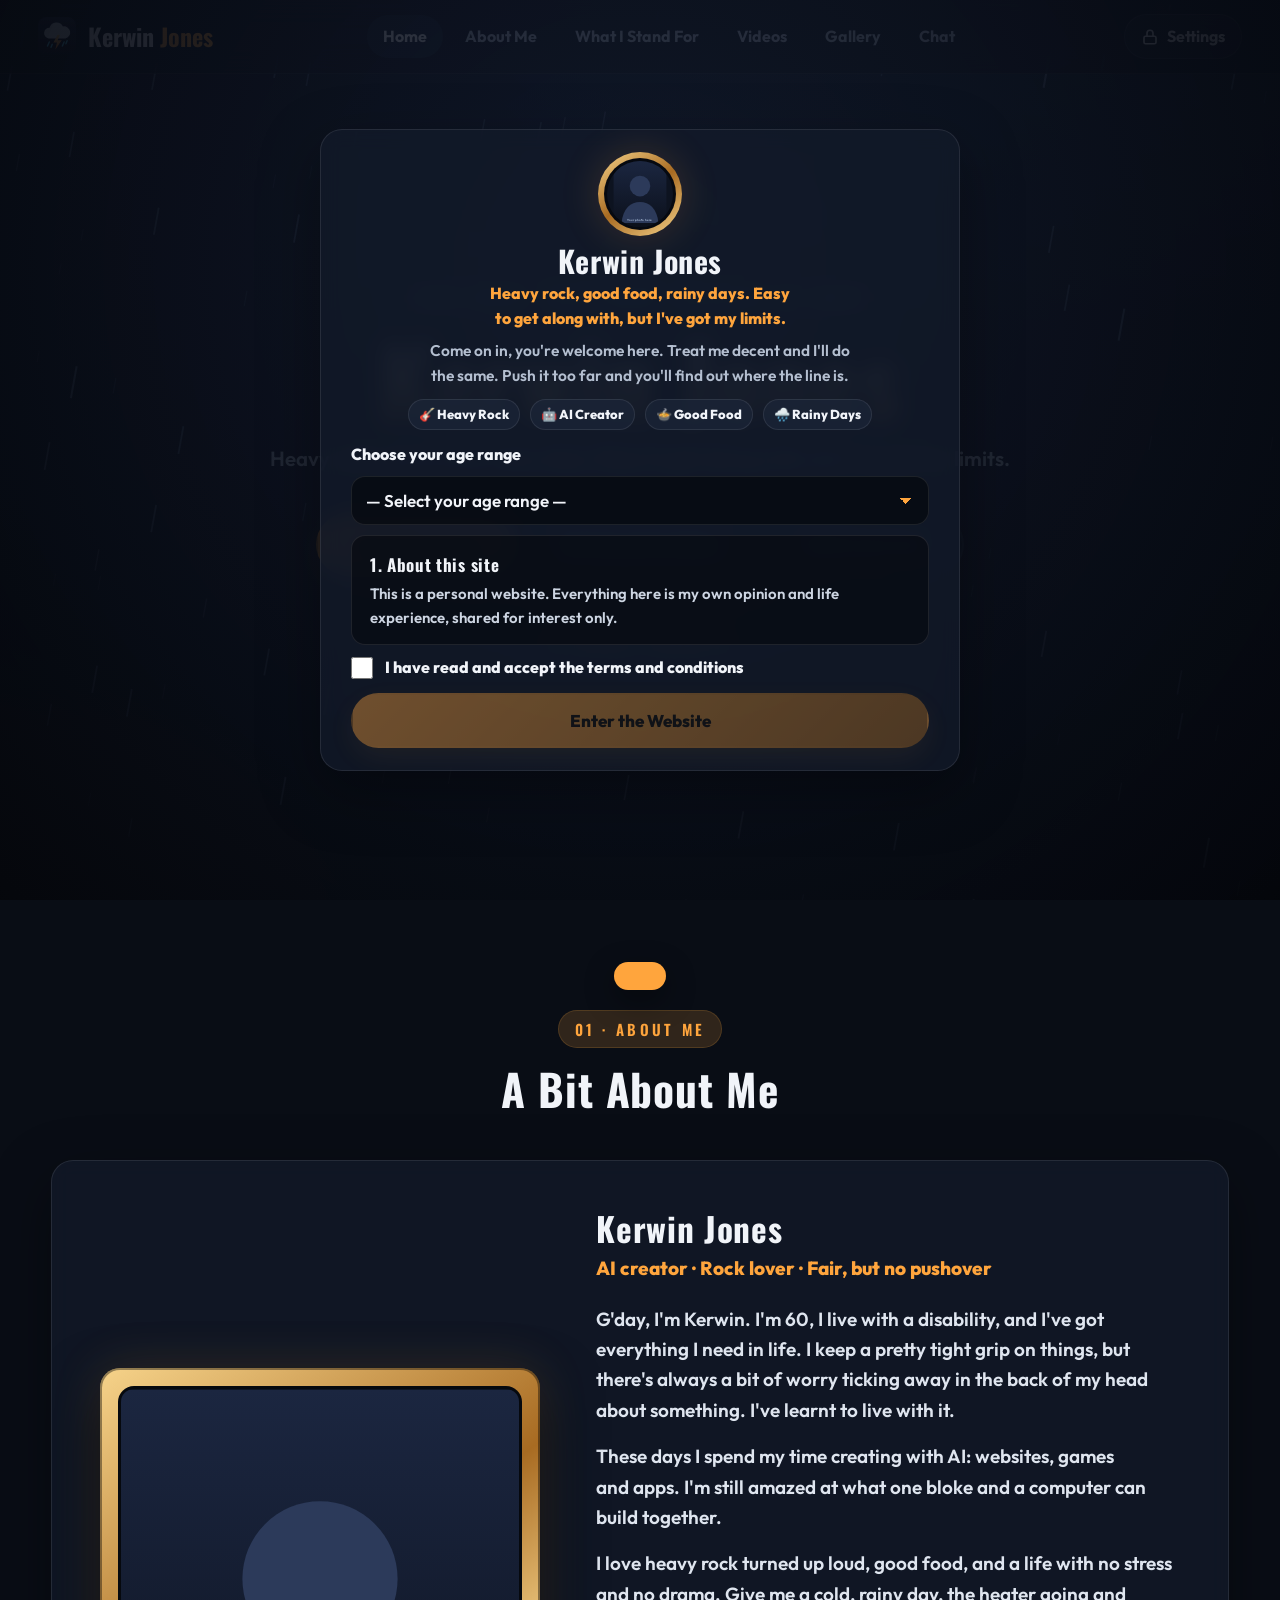
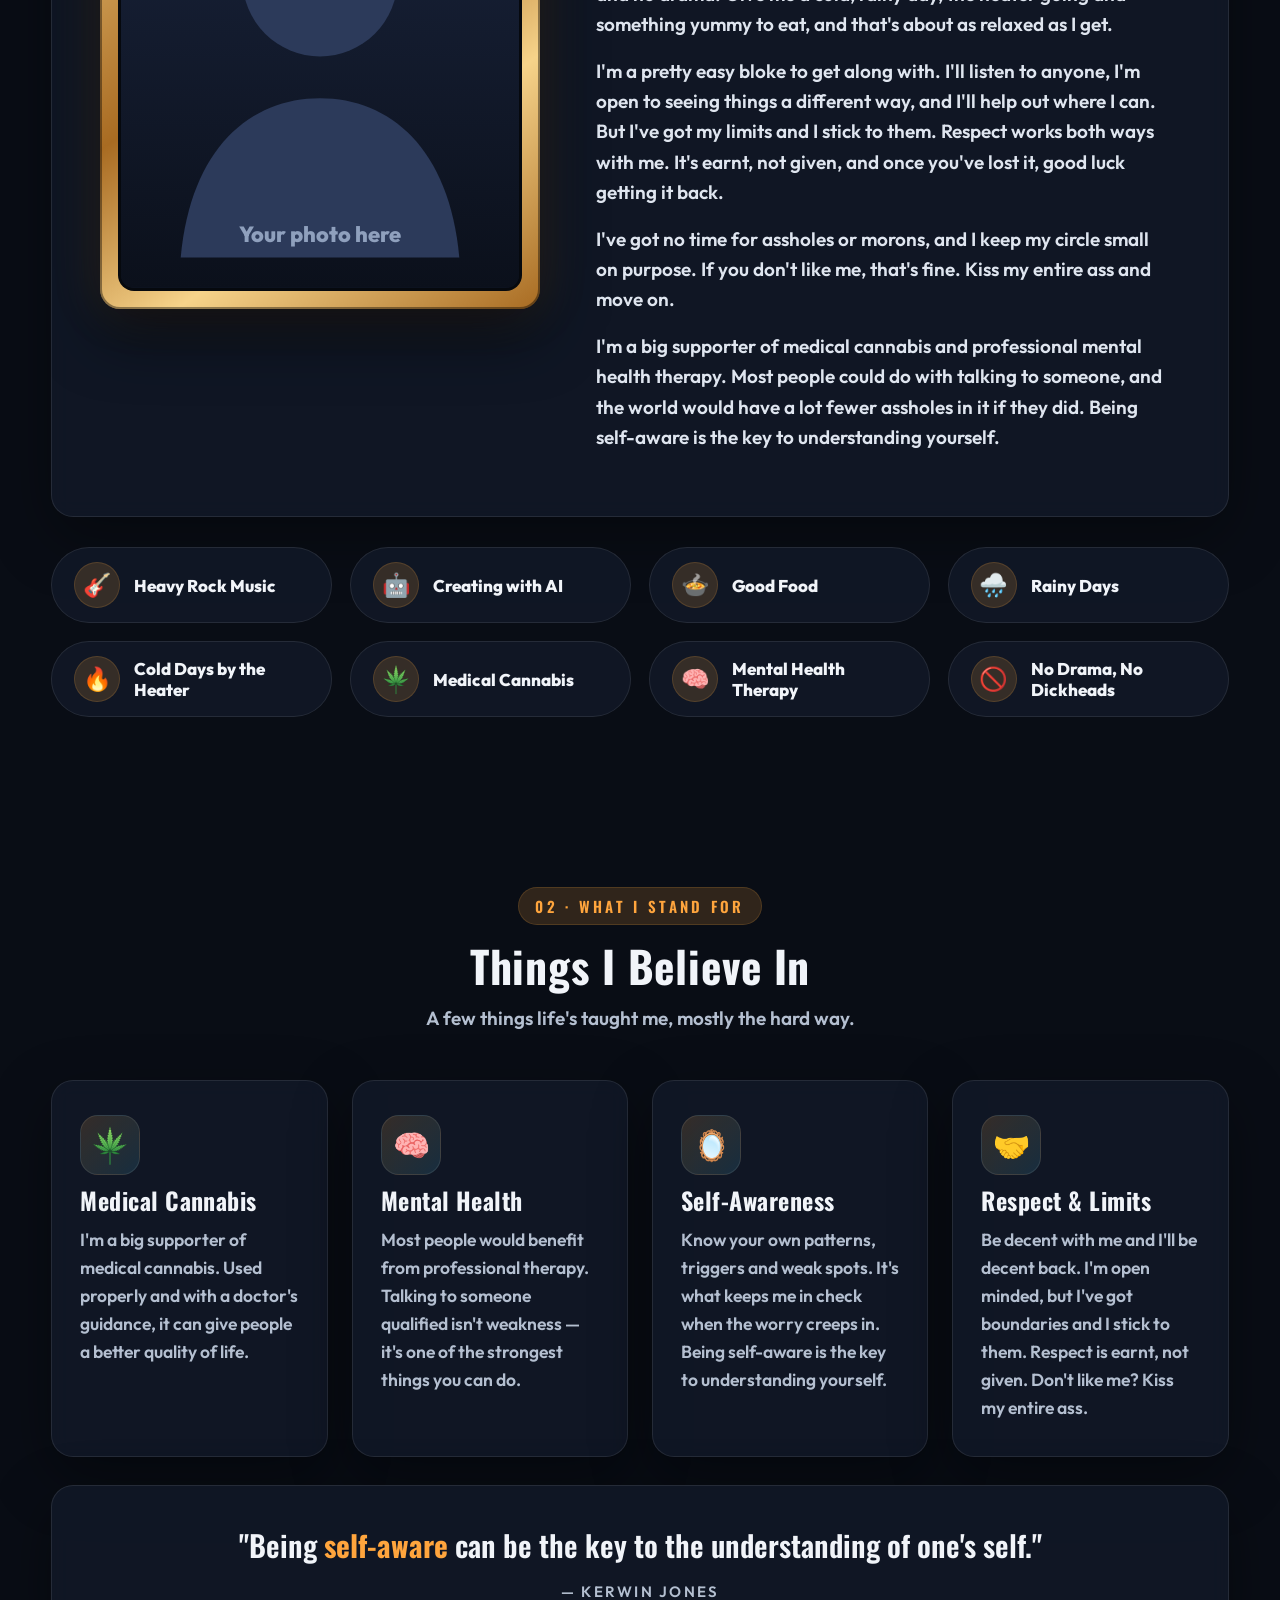
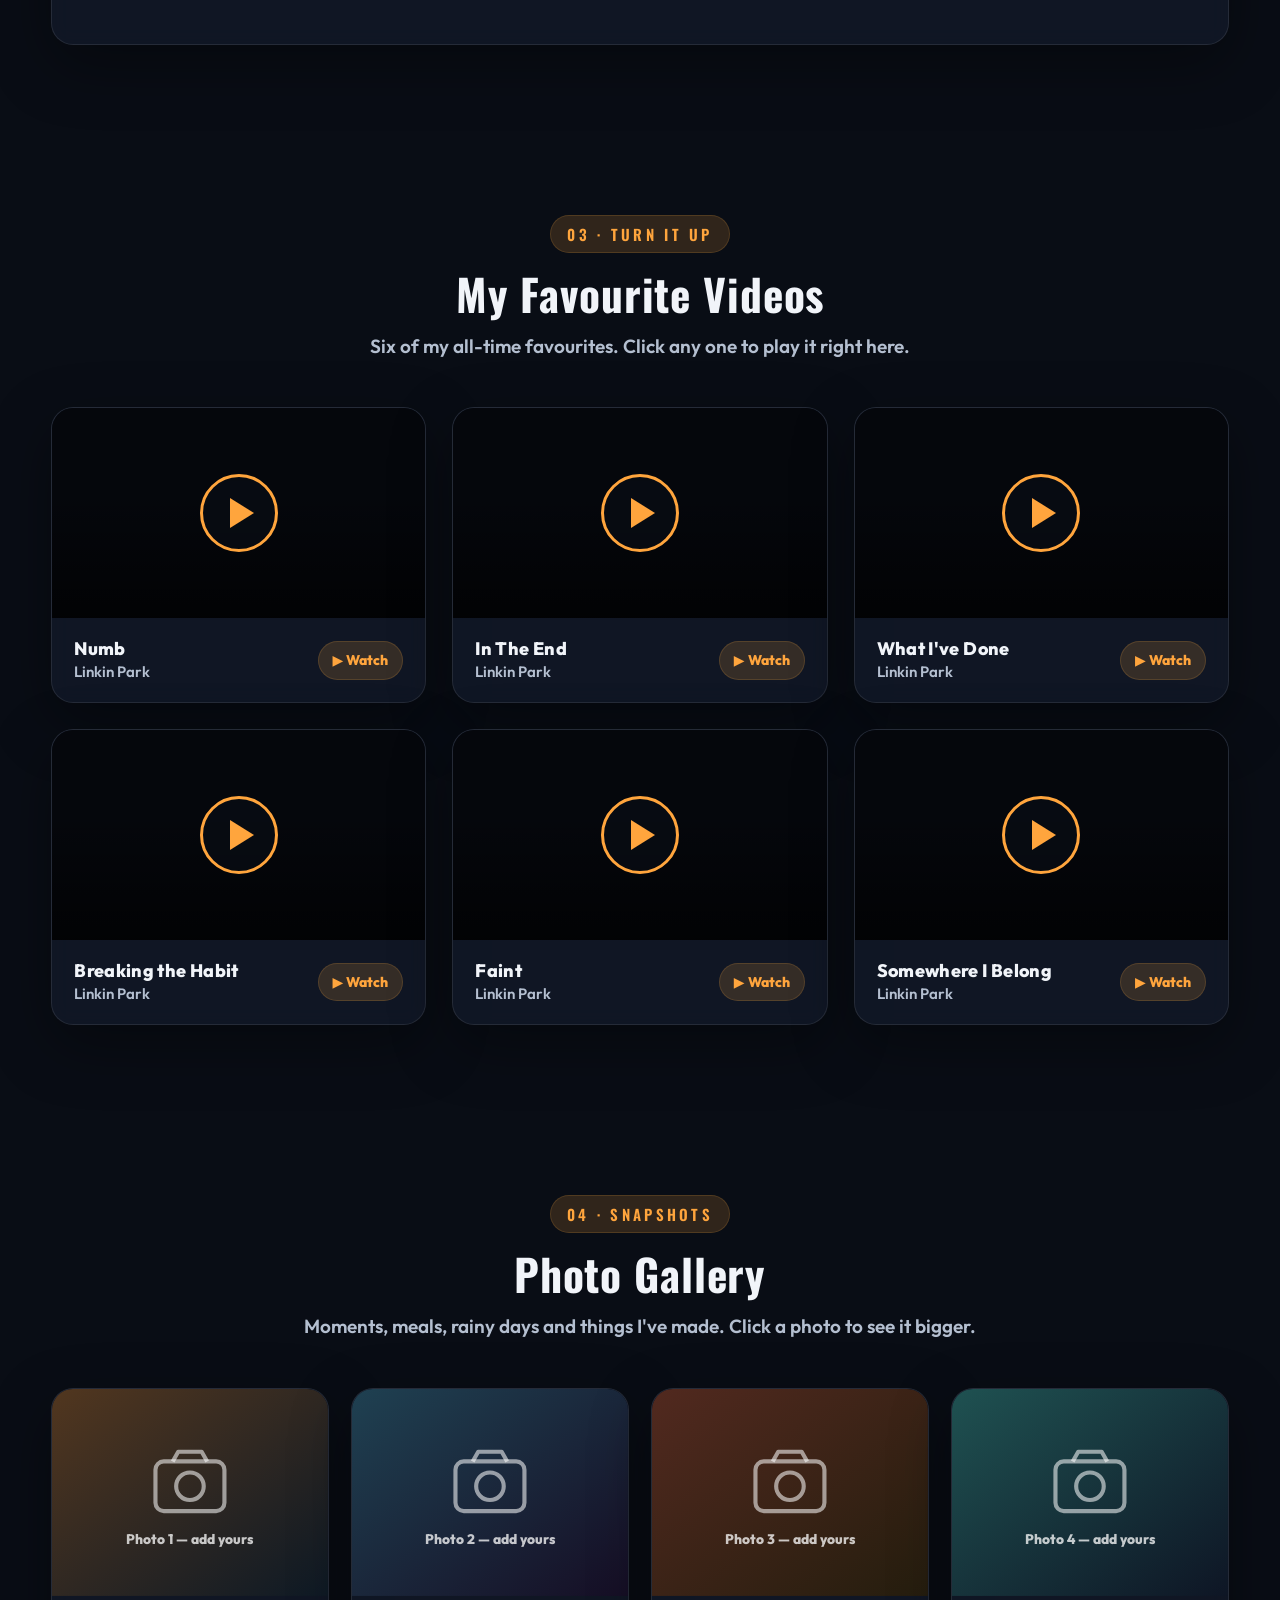
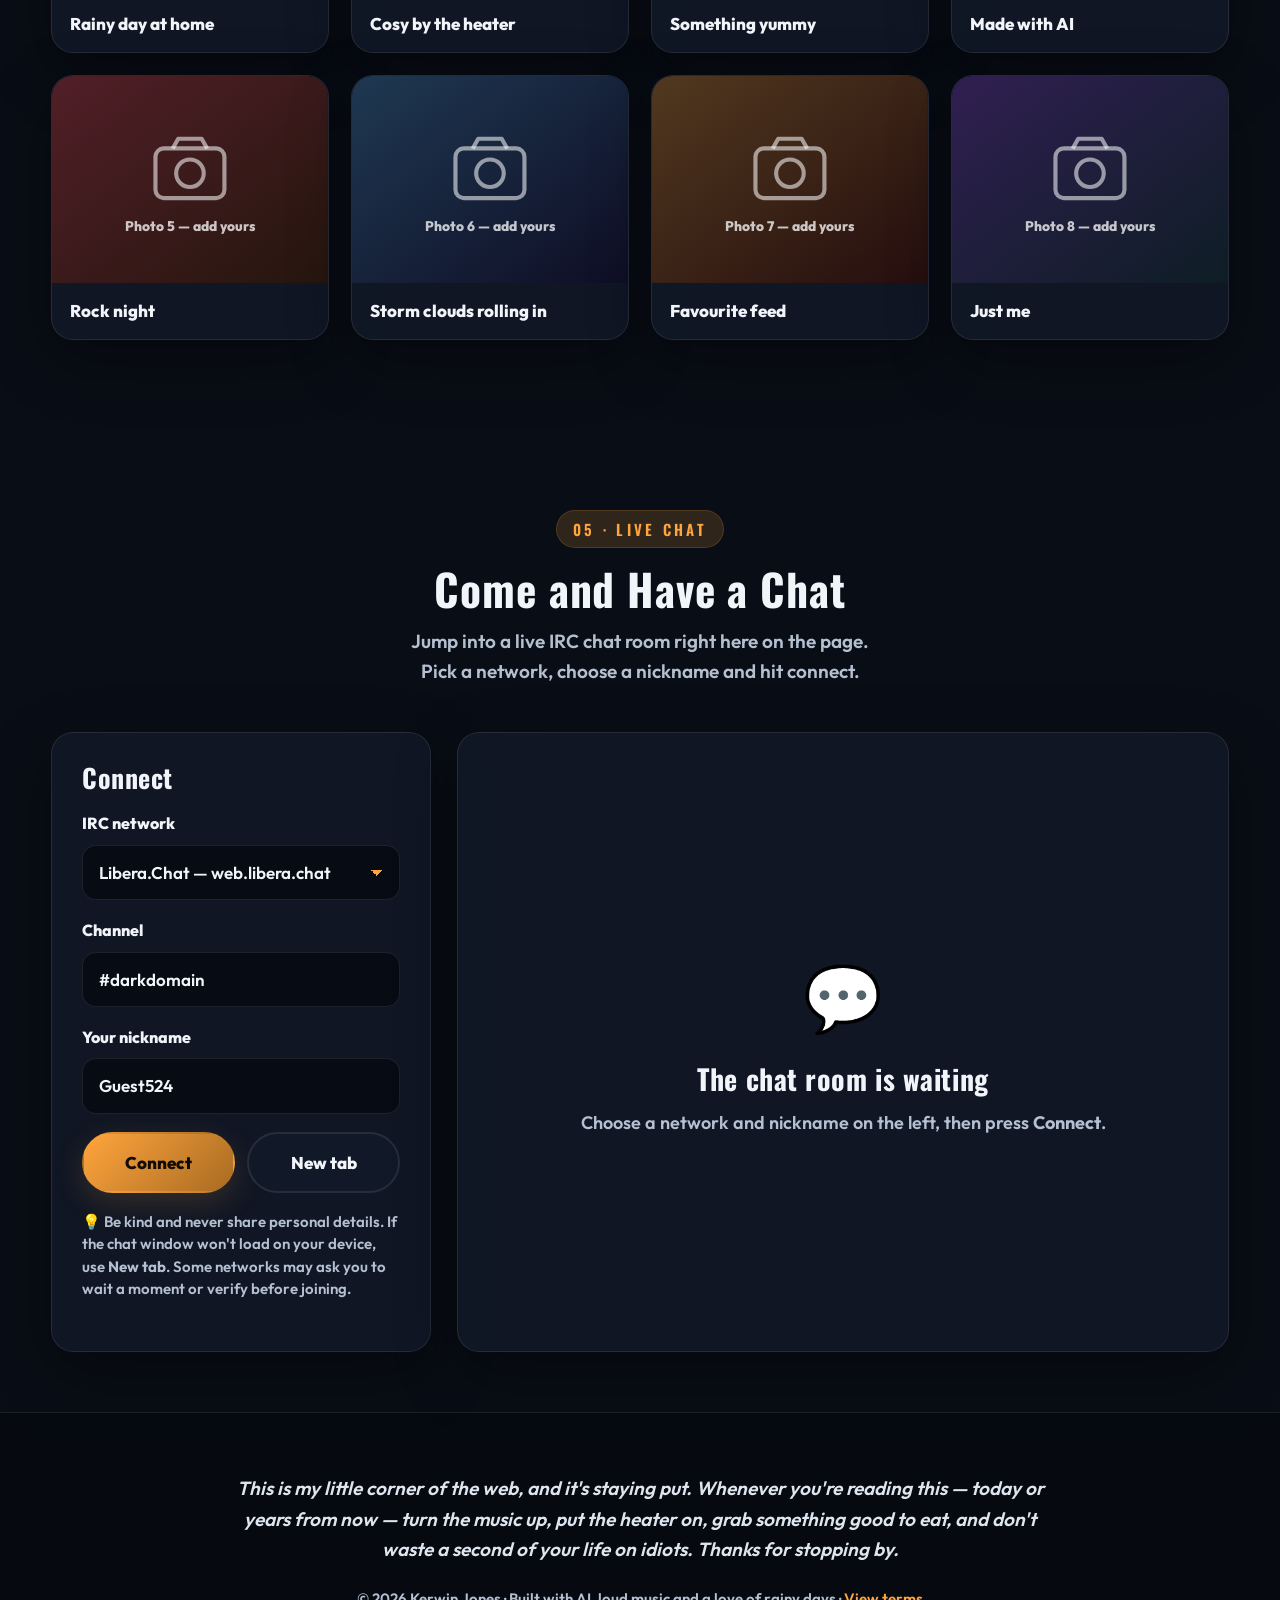
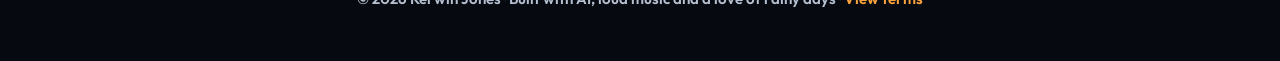
==== index.html @ d4008608 "Add files via upload" ====
<!DOCTYPE html>
<html lang="en-AU">
<head>
<meta charset="UTF-8">
<meta name="viewport" content="width=device-width, initial-scale=1.0">
<!-- ✏️ EDIT: the browser-tab title and the description search engines show -->
<title>Kerwin Jones — Rain, Rock & Good Living</title>
<meta name="description" content="The personal website of Kerwin Jones — heavy rock, creating with AI, good food, rainy days and a life without drama.">

<!-- FAVICON: a storm cloud with an ember lightning bolt and rain (built in, no extra file needed).
     A copy is also saved as favicon.svg next to this file if you'd rather link to that. -->
<link rel="icon" type="image/svg+xml" href="data:image/svg+xml,%3Csvg xmlns='http://www.w3.org/2000/svg' viewBox='0 0 64 64'%3E%3Cdefs%3E%3ClinearGradient id='b' x1='0' y1='0' x2='0' y2='1'%3E%3Cstop offset='0' stop-color='%231c2740'/%3E%3Cstop offset='1' stop-color='%230a0e17'/%3E%3C/linearGradient%3E%3ClinearGradient id='f' x1='0' y1='0' x2='0' y2='1'%3E%3Cstop offset='0' stop-color='%23ffd27a'/%3E%3Cstop offset='1' stop-color='%23ff7a1a'/%3E%3C/linearGradient%3E%3C/defs%3E%3Crect width='64' height='64' rx='14' fill='url(%23b)'/%3E%3Cpath d='M18 36a9 9 0 0 1 1.5-17.9A12 12 0 0 1 42 16a10 10 0 0 1 4 20z' fill='%23d9e2f2'/%3E%3Cpath d='M33 30l-7 13h6l-3 12 11-16h-7l4-9z' fill='url(%23f)' stroke='%23fff3d6' stroke-width='1'/%3E%3Cpath d='M19 42l-3 7M24 46l-2 5M44 42l-3 7M49 40l-2 5' stroke='%2352d6ff' stroke-width='2.4' stroke-linecap='round'/%3E%3C/svg%3E">

<link rel="preconnect" href="https://fonts.googleapis.com">
<link rel="preconnect" href="https://fonts.gstatic.com" crossorigin>
<link href="https://fonts.googleapis.com/css2?family=Oswald:wght@500;600;700&family=Outfit:wght@500;600;700;800&display=swap" rel="stylesheet">

<style>
/* =====================================================================
   THEME COLOURS — three themes, pick one in Settings (or change here)
   ===================================================================== */
:root{
  --bg:#090d15; --bg2:#0f1522; --panel:rgba(19,26,41,.78); --panel2:rgba(28,37,58,.7);
  --line:rgba(255,255,255,.09); --text:#f1f4f9; --muted:#b4bfd0;
  --accent:#ffa53d; --accent-2:#52d6ff; --accent-soft:rgba(255,165,61,.16);
  --brass1:#f6d38a; --brass2:#a86b22;
  --radius:22px; --nav-h:74px;
  --head:'Oswald','Arial Narrow',Impact,sans-serif;
  --body:'Outfit','Segoe UI',system-ui,sans-serif;
}
body[data-theme="storm"]  {--accent:#5aa9ff; --accent-2:#b48cff; --accent-soft:rgba(90,169,255,.16); --brass1:#cfe3ff; --brass2:#3a5f96;}
body[data-theme="crimson"]{--accent:#ff4d5e; --accent-2:#ffb347; --accent-soft:rgba(255,77,94,.16); --brass1:#ffc2a8; --brass2:#8c2230;}

*{box-sizing:border-box;margin:0;padding:0}
html{scroll-behavior:smooth;scroll-padding-top:calc(var(--nav-h) + 10px)}
body{
  font-family:var(--body); font-weight:600; font-size:18px; line-height:1.6;
  color:var(--text); background:var(--bg);
  background-image:
    radial-gradient(1200px 700px at 85% -10%, rgba(82,214,255,.10), transparent 60%),
    radial-gradient(900px 600px at -10% 110%, var(--accent-soft), transparent 60%),
    linear-gradient(180deg,#0b1120 0%, #090d15 100%);
  background-attachment:fixed; overflow-x:hidden;
}
body.locked{overflow:hidden}
a{color:inherit}
img{max-width:100%;display:block}
p,blockquote{text-wrap:pretty}
.hero .tag,.gcard .tg,.gcard .welcome,.sec-head p{text-wrap:balance}
h1,h2,h3{font-family:var(--head);font-weight:700;letter-spacing:.02em;line-height:1.15}
button,input,select,textarea{font:inherit}
::selection{background:var(--accent);color:#111}

/* ---------- rain + lightning layers ---------- */
#rain{position:fixed;inset:0;width:100%;height:100%;z-index:0;pointer-events:none}
#flash{position:fixed;inset:0;z-index:1;pointer-events:none;background:radial-gradient(circle at 60% 0%,rgba(220,235,255,.55),rgba(200,220,255,.08) 60%);opacity:0}
#flash.on{animation:flash 1.1s ease-out}
@keyframes flash{0%{opacity:0}6%{opacity:.9}12%{opacity:.15}18%{opacity:.7}100%{opacity:0}}
main,nav,footer{position:relative;z-index:2}

/* ---------- navigation ---------- */
nav.top{
  position:fixed;top:0;left:0;right:0;height:var(--nav-h);z-index:50;
  display:flex;align-items:center;justify-content:space-between;gap:20px;
  padding:0 clamp(18px,3vw,48px);
  background:rgba(9,13,21,.72);backdrop-filter:blur(14px);-webkit-backdrop-filter:blur(14px);
  border-bottom:1px solid var(--line);
}
.brand{display:flex;align-items:center;gap:12px;text-decoration:none;font-family:var(--head);font-size:24px;font-weight:700;white-space:nowrap}
.brand svg{width:38px;height:38px;flex:none}
.brand span b{color:var(--accent)}
.navlinks{display:flex;gap:6px;align-items:center;flex-wrap:nowrap}
.navlinks a{text-decoration:none;padding:9px 16px;border-radius:999px;font-weight:700;font-size:16px;color:var(--muted);transition:.25s;white-space:nowrap}
.navlinks a:hover,.navlinks a.active{color:var(--text);background:var(--panel2)}
.gear{display:flex;align-items:center;gap:8px;border:1px solid var(--line);background:var(--panel);color:var(--text);
  padding:9px 16px;border-radius:999px;cursor:pointer;font-weight:700;font-size:16px;transition:.25s}
.gear:hover{border-color:var(--accent);box-shadow:0 0 18px var(--accent-soft)}
.gear svg{width:18px;height:18px}
.menu-btn{display:none;background:none;border:1px solid var(--line);color:var(--text);border-radius:12px;padding:8px 12px;font-size:20px;cursor:pointer}

/* ---------- layout ---------- */
.wrap{width:min(1360px,92vw);margin:0 auto}
.section{padding:110px 0 60px}
.sec-head{text-align:center;margin-bottom:46px}
.eyebrow{display:inline-block;font-family:var(--head);font-weight:600;letter-spacing:.22em;text-transform:uppercase;font-size:15px;color:var(--accent);
  padding:6px 16px;border:1px solid var(--accent-soft);border-radius:999px;background:var(--accent-soft);margin-bottom:16px}
.sec-head h2{font-size:clamp(34px,3.4vw,54px)}
.sec-head p{color:var(--muted);max-width:760px;margin:12px auto 0;font-size:19px}
.panel{background:var(--panel);border:1px solid var(--line);border-radius:var(--radius);backdrop-filter:blur(10px);-webkit-backdrop-filter:blur(10px);box-shadow:0 20px 60px rgba(0,0,0,.35)}
.wave{display:block;width:100%;height:70px;color:rgba(255,255,255,.035)}

/* ---------- hero ---------- */
.hero{min-height:100vh;display:flex;align-items:center;justify-content:center;text-align:center;padding:calc(var(--nav-h) + 30px) 0 60px}
.hero .kicker{font-family:var(--head);letter-spacing:.3em;text-transform:uppercase;color:var(--accent-2);font-size:clamp(15px,1.2vw,19px)}
.hero h1{font-size:clamp(56px,7.4vw,124px);margin:14px 0 10px;
  background:linear-gradient(180deg,#fff 20%,var(--brass1) 70%,var(--accent));-webkit-background-clip:text;background-clip:text;color:transparent;
  filter:drop-shadow(0 6px 30px rgba(0,0,0,.6))}
.hero .tag{font-size:clamp(19px,1.6vw,26px);color:var(--muted);max-width:900px;margin:0 auto}
.hero .cta{display:flex;gap:16px;justify-content:center;margin-top:38px;flex-wrap:wrap}
.btn{display:inline-flex;align-items:center;justify-content:center;gap:10px;min-width:200px;padding:15px 28px;border-radius:999px;font-weight:800;font-size:17px;
  text-decoration:none;cursor:pointer;border:2px solid transparent;transition:.25s}
.btn.primary{background:linear-gradient(135deg,var(--accent),var(--brass2));color:#120c04;box-shadow:0 10px 30px var(--accent-soft)}
.btn.primary:hover{transform:translateY(-2px);box-shadow:0 14px 40px var(--accent-soft)}
.btn.ghost{border-color:var(--line);background:var(--panel);color:var(--text)}
.btn.ghost:hover{border-color:var(--accent-2)}
.btn:disabled{opacity:.4;cursor:not-allowed;transform:none}
.scroll-hint{margin-top:60px;color:var(--muted);font-size:15px;letter-spacing:.2em;text-transform:uppercase;animation:bob 2.4s ease-in-out infinite}
@keyframes bob{50%{transform:translateY(8px)}}

/* ---------- about ---------- */
.about-grid{display:grid;grid-template-columns:minmax(300px,440px) 1fr;gap:56px;align-items:center;padding:48px}
.frame{position:relative;padding:18px;border-radius:20px;
  background:linear-gradient(145deg,var(--brass1),var(--brass2) 45%,var(--brass1) 70%,var(--brass2));
  box-shadow:0 0 0 2px rgba(0,0,0,.4) inset,0 25px 60px rgba(0,0,0,.55),0 0 50px var(--accent-soft)}
.frame .inner{border-radius:12px}
.frame .inner{border-radius:16px;overflow:hidden;aspect-ratio:4/5;background:#0d1320;border:3px solid rgba(0,0,0,.55)}
.frame .inner img,.frame .inner svg{width:100%;height:100%;object-fit:cover}
.about-text h3{font-size:clamp(30px,2.6vw,42px);margin-bottom:6px}
.about-text .sub{color:var(--accent);font-weight:800;margin-bottom:20px;font-size:19px}
.about-text p{color:#dfe5ef;margin-bottom:16px;font-size:19px}
.loves{display:grid;grid-template-columns:repeat(4,1fr);gap:18px;margin-top:30px}
.bubble{display:flex;align-items:center;gap:14px;min-height:76px;padding:14px 22px;border-radius:999px;text-decoration:none;
  background:var(--panel);border:1px solid var(--line);font-weight:800;font-size:17px;line-height:1.25;transition:.3s;position:relative;overflow:hidden}
.bubble .ic{flex:none;width:46px;height:46px;border-radius:50%;display:grid;place-items:center;font-size:23px;background:var(--accent-soft);border:1px solid var(--accent-soft)}
.bubble .ic svg{width:32px;height:32px}
.card .ic svg{width:42px;height:42px}
.bubble:hover{transform:translateY(-4px);border-color:var(--accent);box-shadow:0 12px 30px var(--accent-soft)}
.bubble::after{content:"↗";position:absolute;right:20px;opacity:0;transition:.3s;color:var(--accent)}
.bubble:hover::after{opacity:1}

/* ---------- beliefs ---------- */
.cards4{display:grid;grid-template-columns:repeat(4,1fr);gap:24px}
.card{padding:34px 28px;display:flex;flex-direction:column;gap:12px;transition:.3s}
.card:hover{transform:translateY(-5px);border-color:var(--accent-soft)}
.card .ic{width:60px;height:60px;border-radius:18px;display:grid;place-items:center;font-size:30px;
  background:linear-gradient(135deg,var(--accent-soft),rgba(82,214,255,.12));border:1px solid var(--line)}
.card h3{font-size:24px}
.card p{color:var(--muted);font-size:17.5px}
.quote{margin-top:28px;padding:40px 48px;text-align:center;position:relative;overflow:hidden}
.quote blockquote{font-family:var(--head);font-size:clamp(24px,2.3vw,36px);font-weight:600;line-height:1.35}
.quote blockquote b{color:var(--accent)}
.quote cite{display:block;margin-top:14px;color:var(--muted);font-style:normal;letter-spacing:.15em;text-transform:uppercase;font-size:15px}

/* ---------- videos ---------- */
.vgrid{display:grid;grid-template-columns:repeat(3,1fr);gap:26px}
.vcard{overflow:hidden;display:flex;flex-direction:column}
.vthumb{position:relative;aspect-ratio:16/9;background:#05070c center/cover no-repeat;cursor:pointer;border:0;width:100%;display:block}
.vthumb::before{content:"";position:absolute;inset:0;background:linear-gradient(180deg,transparent 40%,rgba(0,0,0,.65))}
.vthumb .play{position:absolute;left:50%;top:50%;transform:translate(-50%,-50%);width:78px;height:78px;border-radius:50%;
  background:rgba(10,14,22,.65);border:3px solid var(--accent);display:grid;place-items:center;transition:.25s;backdrop-filter:blur(4px)}
.vthumb .play::after{content:"";margin-left:6px;border-left:24px solid var(--accent);border-top:15px solid transparent;border-bottom:15px solid transparent}
.vthumb:hover .play{transform:translate(-50%,-50%) scale(1.1);box-shadow:0 0 30px var(--accent)}
.vthumb iframe{position:absolute;inset:0;width:100%;height:100%;border:0}
.vinfo{padding:18px 22px;display:flex;align-items:center;justify-content:space-between;gap:12px;min-height:84px}
.vinfo h3{font-family:var(--body);font-weight:800;font-size:18px;line-height:1.3}
.vinfo small{display:block;color:var(--muted);font-weight:600;font-size:15px}
.vinfo a{flex:none;font-size:14px;font-weight:800;text-decoration:none;color:var(--accent-2);border:1px solid var(--line);padding:7px 12px;border-radius:999px;white-space:nowrap}
.vinfo a:hover{border-color:var(--accent-2)}

.vwatch{flex:none;font-size:14px;font-weight:800;color:var(--accent);border:1px solid var(--accent-soft);background:var(--accent-soft);padding:7px 14px;border-radius:999px;white-space:nowrap}

/* ---------- video player popup ---------- */
.vmodal{position:fixed;inset:0;z-index:260;display:none;align-items:center;justify-content:center;padding:24px;background:rgba(3,5,10,.92);backdrop-filter:blur(8px);-webkit-backdrop-filter:blur(8px)}
.vmodal.show{display:flex}
.vbox{width:min(1500px,94vw,calc((92vh - 160px) * 16 / 9));min-width:min(560px,94vw);display:flex;flex-direction:column;overflow:hidden}
.vtop{display:flex;align-items:center;justify-content:space-between;gap:16px;padding:14px 18px 14px 24px;min-height:72px}
.vtop h3{font-size:24px;white-space:nowrap;overflow:hidden;text-overflow:ellipsis}
.vtop h3 small{font-family:var(--body);font-weight:700;font-size:16px;color:var(--muted);margin-left:10px;letter-spacing:0}
.vtop .x{position:static;flex:none}
.vstage{position:relative;aspect-ratio:16/9;background:#000}
.vstage>div,.vstage iframe{position:absolute;inset:0;width:100%;height:100%;border:0}
.vmsg{position:absolute;inset:0;display:flex;flex-direction:column;align-items:center;justify-content:center;gap:14px;text-align:center;padding:30px;color:var(--muted);font-size:18px}
.vmsg h4{font-family:var(--head);font-size:28px;color:var(--text)}
.vctrl{display:flex;align-items:center;justify-content:space-between;gap:16px;padding:12px 20px;min-height:68px}
.vgroup{display:flex;align-items:center;gap:10px;flex:none}
.cbtn{height:44px;width:44px;flex:none;padding:0;border-radius:50%;border:1px solid var(--line);background:var(--panel2);color:var(--text);
  font-weight:800;font-size:15px;line-height:1;cursor:pointer;display:inline-flex;align-items:center;justify-content:center;transition:.2s}
.cbtn svg{width:18px;height:18px;fill:currentColor}
.cbtn:hover{border-color:var(--accent);box-shadow:0 0 14px var(--accent-soft);color:var(--accent)}
.cbtn.main{width:112px;border-radius:999px;gap:8px;background:linear-gradient(135deg,var(--accent),var(--brass2));color:#120c04;border-color:transparent}
.cbtn.main:hover{color:#120c04}
.vol{display:flex;align-items:center;gap:10px;flex:1 1 auto;min-width:0;max-width:340px;justify-content:flex-end}
.vol output{flex:none;width:44px;text-align:right;font-weight:800;font-size:15px}
input[type=range].vr{flex:1 1 auto;min-width:70px;max-width:180px;height:6px;accent-color:var(--accent);cursor:pointer}

/* ---------- gallery ---------- */
.ggrid{display:grid;grid-template-columns:repeat(4,1fr);gap:22px}
.gitem{overflow:hidden;cursor:pointer;display:flex;flex-direction:column;transition:.3s}
.gitem:hover{transform:translateY(-4px);border-color:var(--accent-soft)}
.gimg{aspect-ratio:4/3;overflow:hidden;background:#0c1220}
.gimg img,.gimg svg{width:100%;height:100%;object-fit:cover;transition:.5s}
.gitem:hover .gimg img{transform:scale(1.06)}
.gcap{padding:14px 18px;font-weight:800;font-size:17px;min-height:56px;display:flex;align-items:center}
.lightbox{position:fixed;inset:0;z-index:300;background:rgba(3,5,10,.92);display:none;align-items:center;justify-content:center;flex-direction:column;gap:16px;padding:40px}
.lightbox.show{display:flex}
.lightbox img{max-width:min(1400px,90vw);max-height:80vh;border-radius:16px;box-shadow:0 30px 80px rgba(0,0,0,.7)}
.lightbox p{font-size:20px;font-weight:800}
.x{position:absolute;top:22px;right:26px;width:50px;height:50px;border-radius:50%;border:1px solid var(--line);background:var(--panel);color:var(--text);font-size:26px;cursor:pointer;line-height:1}
.x:hover{border-color:var(--accent)}

/* ---------- chat ---------- */
.chat-grid{display:grid;grid-template-columns:380px 1fr;gap:26px;align-items:stretch}
.chat-side{padding:30px;display:flex;flex-direction:column;gap:18px}
.chat-side h3{font-size:26px}
label.f{display:flex;flex-direction:column;gap:8px;font-weight:800;font-size:16px}
.inp{width:100%;padding:13px 16px;border-radius:14px;border:1px solid var(--line);background:rgba(5,8,14,.7);color:var(--text);font-weight:600;font-size:17px;outline:none;transition:.2s}
.inp:focus{border-color:var(--accent);box-shadow:0 0 0 3px var(--accent-soft)}
select.inp{appearance:none;cursor:pointer;background-image:linear-gradient(45deg,transparent 50%,var(--accent) 50%),linear-gradient(135deg,var(--accent) 50%,transparent 50%);
  background-position:calc(100% - 22px) 52%,calc(100% - 16px) 52%;background-size:6px 6px;background-repeat:no-repeat;padding-right:44px}
select.inp option{background:#111827;color:#fff}
.note{color:var(--muted);font-size:15px;line-height:1.5}
.chat-frame{overflow:hidden;min-height:620px;position:relative;display:flex}
.chat-frame iframe{flex:1;width:100%;border:0;background:#fff}
.chat-empty{flex:1;display:flex;flex-direction:column;align-items:center;justify-content:center;gap:14px;text-align:center;padding:40px;color:var(--muted)}
.chat-empty .big{font-size:64px}
.chat-empty h3{color:var(--text);font-size:28px}
.row2{display:grid;grid-template-columns:1fr 1fr;gap:12px}

/* ---------- footer ---------- */
footer{padding:60px 0 50px;text-align:center;border-top:1px solid var(--line);background:rgba(5,8,14,.55)}
.legacy{max-width:820px;margin:0 auto 22px;font-size:19px;color:#dfe5ef;font-style:italic}
footer .small{color:var(--muted);font-size:15px}
footer .small a{color:var(--accent);text-decoration:none;cursor:pointer}

/* ---------- welcome gate (profile card) ---------- */
.gate{position:fixed;inset:0;z-index:200;display:flex;align-items:center;justify-content:center;padding:20px;
  background:radial-gradient(circle at 50% 30%,rgba(18,26,44,.82),rgba(4,6,11,.96))}
.gate.hide{display:none}
.gcard{width:min(600px,94vw);max-height:94vh;overflow:auto;padding:34px 38px;text-align:center;position:relative}
.gcard .avatar{width:122px;height:122px;margin:0 auto 14px;border-radius:50%;padding:6px;
  background:linear-gradient(145deg,var(--brass1),var(--brass2),var(--brass1));box-shadow:0 0 40px var(--accent-soft)}
.gcard .avatar>div{width:100%;height:100%;border-radius:50%;overflow:hidden;background:#0d1320;border:3px solid rgba(0,0,0,.5)}
.gcard .avatar img,.gcard .avatar svg{width:100%;height:100%;object-fit:cover}
.gcard h2{font-size:38px}
.gcard .tg{color:var(--accent);font-weight:800;margin:2px 0 6px}
.gcard .welcome{color:var(--muted);font-size:17px;margin-bottom:20px}
.chips{display:flex;justify-content:center;gap:10px;flex-wrap:wrap;margin-bottom:22px}
.chips span{font-size:14px;font-weight:800;padding:6px 12px;border-radius:999px;background:var(--panel2);border:1px solid var(--line)}
.gcard label.f{text-align:left}
.terms{text-align:left;height:170px;overflow:auto;padding:16px 18px;border-radius:14px;border:1px solid var(--line);background:rgba(5,8,14,.6);font-size:15px;color:#cdd5e2;margin:16px 0 14px;line-height:1.55}
.terms h4{font-family:var(--head);font-size:17px;margin:10px 0 4px;color:var(--text);letter-spacing:.04em}
.terms h4:first-child{margin-top:0}
.check{display:flex;align-items:flex-start;gap:12px;text-align:left;font-weight:800;font-size:16px;cursor:pointer;margin-bottom:20px}
.check input{width:22px;height:22px;accent-color:var(--accent);flex:none;margin-top:2px;cursor:pointer}
.gcard .btn{width:100%}
.denied{display:none}
.denied .big{font-size:60px;margin-bottom:10px}

/* ---------- modals (password + settings) ---------- */
.modal{position:fixed;inset:0;z-index:250;display:none;align-items:center;justify-content:center;padding:20px;background:rgba(3,5,10,.8);backdrop-filter:blur(6px)}
.modal.show{display:flex}
.mbox{width:min(460px,94vw);padding:34px;position:relative}
.mbox h3{font-size:28px;margin-bottom:6px}
.mbox .note{margin-bottom:18px}
.mbox form{display:flex;flex-direction:column;gap:14px}
.err{color:#ff7b7b;font-weight:800;font-size:15px;min-height:22px}
.sbox{width:min(1100px,95vw);max-height:90vh;display:flex;flex-direction:column;overflow:hidden}
.shead{display:flex;align-items:center;justify-content:space-between;gap:16px;padding:24px 30px;border-bottom:1px solid var(--line)}
.shead h3{font-size:30px}
.sbody{overflow:auto;padding:26px 30px;display:grid;grid-template-columns:1fr 1fr;gap:22px}
.sgroup{padding:22px;border-radius:18px;border:1px solid var(--line);background:rgba(5,8,14,.45);display:flex;flex-direction:column;gap:14px}
.sgroup.full{grid-column:1/-1}
.sgroup h4{font-family:var(--head);font-size:20px;letter-spacing:.04em;color:var(--accent)}
.toggle{display:flex;align-items:center;justify-content:space-between;gap:12px;font-weight:800;font-size:16px}
.toggle input{width:22px;height:22px;accent-color:var(--accent);cursor:pointer}
.vrow{display:grid;grid-template-columns:40px 1fr 1.4fr;gap:10px;align-items:center}
.vrow b{color:var(--accent);text-align:center}
.ggrid-set{display:grid;grid-template-columns:1fr 1fr;gap:14px}
.grow{display:grid;grid-template-columns:128px 1fr;gap:14px;align-items:center;padding:12px;border:1px solid var(--line);border-radius:16px;background:rgba(255,255,255,.02)}
.gthumb{position:relative;width:128px;aspect-ratio:4/3;border-radius:10px;overflow:hidden;cursor:pointer;border:1px solid var(--line);background:#0c1220}
.gthumb img,.gthumb svg{width:100%;height:100%;object-fit:cover;display:block}
.gthumb::after{content:"Change";position:absolute;left:0;right:0;bottom:0;background:rgba(0,0,0,.65);font-size:13px;font-weight:800;text-align:center;padding:3px;opacity:0;transition:.2s}
.gthumb:hover::after{opacity:1}
.gthumb .num{position:absolute;top:6px;left:6px;width:24px;height:24px;border-radius:50%;background:var(--accent);color:#120c04;font-size:13px;font-weight:800;display:grid;place-items:center}
.gfields{display:flex;flex-direction:column;gap:8px;min-width:0}
.gfields .inp,.gbtns .inp{padding:9px 12px;font-size:15px;min-width:0}
.gbtns{display:grid;grid-template-columns:1fr auto auto;gap:8px;align-items:center}
.sbtn{height:42px;padding:0 14px;border-radius:12px;border:1px solid var(--line);background:var(--panel2);color:var(--text);font-weight:800;font-size:14px;cursor:pointer;white-space:nowrap;transition:.2s}
.sbtn:hover{border-color:var(--accent);color:var(--accent)}
.sbtn:disabled{opacity:.5;cursor:wait}
@media (max-width:1250px){.ggrid-set{grid-template-columns:1fr}}
.sfoot{display:flex;gap:12px;justify-content:flex-end;flex-wrap:wrap;padding:18px 30px;border-top:1px solid var(--line)}
.sfoot .btn{min-width:170px;padding:12px 22px}
.btn.danger{border-color:rgba(255,100,100,.4);background:transparent;color:#ff9b9b}
textarea.inp{resize:vertical;min-height:150px;line-height:1.5}
.toast{position:fixed;left:50%;bottom:30px;transform:translateX(-50%) translateY(120px);z-index:400;padding:14px 26px;border-radius:999px;
  background:var(--accent);color:#120c04;font-weight:800;transition:.35s;box-shadow:0 10px 30px rgba(0,0,0,.4)}
.toast.show{transform:translateX(-50%) translateY(0)}

/* ---------- responsive ---------- */
@media (max-width:1250px){
  .navlinks{position:fixed;top:var(--nav-h);left:0;right:0;flex-direction:column;align-items:stretch;padding:14px;background:rgba(9,13,21,.96);border-bottom:1px solid var(--line);display:none}
  .navlinks.open{display:flex}
  .menu-btn{display:block}
  .loves,.cards4,.ggrid{grid-template-columns:repeat(2,1fr)}
  .vgrid{grid-template-columns:repeat(2,1fr)}
  .about-grid{grid-template-columns:1fr;padding:32px}
  .about-grid .frame{max-width:420px;margin:0 auto;width:100%}
  .chat-grid{grid-template-columns:1fr}
  .sbody{grid-template-columns:1fr}
}
@media (max-width:640px){
  body{font-size:17px}
  .loves,.cards4,.ggrid,.vgrid{grid-template-columns:1fr}
  .gear .lbl{display:none}
  .vrow{grid-template-columns:30px 1fr}
  .vrow input:last-child{grid-column:2}
  .row2{grid-template-columns:1fr}
}
/* shorter screens (e.g. Windows display scaling): keep the whole welcome card visible */
@media (max-height:900px){
  .gcard{width:min(640px,94vw);padding:22px 30px}
  .gcard .avatar{width:84px;height:84px;margin-bottom:8px}
  .gcard h2{font-size:30px}
  .gcard .tg{font-size:16px}
  .gcard .welcome{font-size:15.5px;margin-bottom:12px}
  .chips{margin-bottom:12px}
  .chips span{font-size:13px;padding:4px 10px}
  .gcard .inp{padding:10px 14px}
  .terms{height:110px;margin:10px 0}
  .check{margin-bottom:12px}
  .gcard .btn{padding:12px 24px}
}
@media (max-height:680px){ .chips{display:none} .gcard .avatar{width:64px;height:64px} .terms{height:90px} }
@media (prefers-reduced-motion:reduce){*{animation:none!important;transition:none!important}html{scroll-behavior:auto}}
</style>
</head>
<body data-theme="ember" class="locked">

<canvas id="rain"></canvas>
<div id="flash"></div>

<!-- =====================================================================
     WELCOME PROFILE CARD — visitors must pick an age range and accept
     the terms before the site opens. Terms text is below (✏️ edit freely).
     ===================================================================== -->
<div class="gate" id="gate">
  <div class="gcard panel">
    <div id="gateMain">
      <div class="avatar"><div data-photo></div></div>
      <h2 data-name>Kerwin Jones</h2>
      <div class="tg" data-tagline></div>
      <p class="welcome">Come on in, you're welcome here. Treat me decent and I'll do the same. Push it too far and you'll find out where the line is.</p>
      <div class="chips"><span>🎸 Heavy Rock</span><span>🤖 AI Creator</span><span>🍲 Good Food</span><span>🌧️ Rainy Days</span></div>

      <label class="f">Choose your age range
        <select class="inp" id="ageSel">
          <option value="">— Select your age range —</option>
          <option value="u18">Under 18</option>
          <option value="18-24">18 – 24</option>
          <option value="25-34">25 – 34</option>
          <option value="35-44">35 – 44</option>
          <option value="45-54">45 – 54</option>
          <option value="55-64">55 – 64</option>
          <option value="65+">65 and over</option>
        </select>
      </label>

      <!-- ✏️ EDIT: TERMS AND CONDITIONS — change any wording you like -->
      <div class="terms" tabindex="0">
        <h4>1. About this site</h4>
        This is a personal website. Everything here is my own opinion and life experience, shared for interest only.
        <h4>2. Not medical advice</h4>
        I talk about medical cannabis and mental health. Nothing here is medical, legal or professional advice. Please talk to a qualified doctor or health professional about your own situation.
        <h4>3. Adults only</h4>
        This site discusses adult health topics and includes a live public chat, so it's for people aged 18 and over.
        <h4>4. The chat room</h4>
        The chat uses public IRC networks run by other people. I don't control them or what's said there. Be respectful, never share personal details, and leave if anything makes you uncomfortable.
        <h4>5. Videos and outside links</h4>
        Videos are played from YouTube and some links go to other websites. Those sites have their own terms and privacy rules.
        <h4>6. Your privacy</h4>
        This site doesn't collect or send your personal information. It only remembers your choices (like accepting these terms) in your own browser.
        <h4>7. Copyright</h4>
        My words and photos are mine — please ask before reusing them.
      </div>

      <label class="check"><input type="checkbox" id="agree"> I have read and accept the terms and conditions</label>
      <button class="btn primary" id="enterBtn" disabled>Enter the Website</button>
    </div>

    <div class="denied" id="gateDenied">
      <div class="big">🌧️</div>
      <h2>Sorry, mate</h2>
      <p class="welcome" style="margin-top:10px">This website is for adults aged 18 and over because it talks about adult health topics and has a public chat room. Thanks for stopping by — come back when you're older.</p>
      <button class="btn ghost" id="backBtn">Go back</button>
    </div>
  </div>
</div>

<!-- ============================ NAVIGATION ============================ -->
<nav class="top">
  <a class="brand" href="#home">
    <svg viewBox="0 0 64 64" aria-hidden="true"><defs><linearGradient id="nb" x1="0" y1="0" x2="0" y2="1"><stop offset="0" stop-color="#1c2740"/><stop offset="1" stop-color="#0a0e17"/></linearGradient><linearGradient id="nf" x1="0" y1="0" x2="0" y2="1"><stop offset="0" stop-color="#ffd27a"/><stop offset="1" stop-color="#ff7a1a"/></linearGradient></defs><rect width="64" height="64" rx="14" fill="url(#nb)"/><path d="M18 36a9 9 0 0 1 1.5-17.9A12 12 0 0 1 42 16a10 10 0 0 1 4 20z" fill="#d9e2f2"/><path d="M33 30l-7 13h6l-3 12 11-16h-7l4-9z" fill="url(#nf)"/><path d="M19 42l-3 7M24 46l-2 5M44 42l-3 7M49 40l-2 5" stroke="#52d6ff" stroke-width="2.4" stroke-linecap="round"/></svg>
    <span data-brand>Kerwin <b>Jones</b></span>
  </a>
  <div class="navlinks" id="navlinks">
    <a href="#home">Home</a>
    <a href="#about">About Me</a>
    <a href="#beliefs">What I Stand For</a>
    <a href="#videos">Videos</a>
    <a href="#gallery">Gallery</a>
    <a href="#chat">Chat</a>
  </div>
  <div style="display:flex;gap:10px;align-items:center">
    <button class="gear" id="gearBtn" title="Settings (password protected)">
      <svg viewBox="0 0 24 24" fill="none" stroke="currentColor" stroke-width="2.2" stroke-linecap="round" stroke-linejoin="round"><rect x="4" y="11" width="16" height="10" rx="2"/><path d="M8 11V7a4 4 0 0 1 8 0v4"/></svg>
      <span class="lbl">Settings</span>
    </button>
    <button class="menu-btn" id="menuBtn" aria-label="Menu">☰</button>
  </div>
</nav>

<main>
  <!-- ============================== HERO ============================== -->
  <section class="hero" id="home">
    <div class="wrap">
      <div class="kicker">Loud rock · Cold rain · Respect is earnt</div>
      <h1 data-name>Kerwin Jones</h1>
      <p class="tag" data-tagline></p>
      <div class="cta">
        <a class="btn primary" href="#about">Get to know me</a>
        <a class="btn ghost" href="#videos">My favourite videos</a>
        <a class="btn ghost" href="#chat">Come and chat</a>
      </div>
      <div class="scroll-hint">▼ scroll down ▼</div>
    </div>
  </section>

  <!-- ============================ ABOUT ME ============================ -->
  <section class="section" id="about">
    <div class="wrap">
      <header class="sec-head"><span class="eyebrow">01 · About Me</span><h2>A Bit About Me</h2></header>
      <div class="panel about-grid">
        <!-- ✏️ EDIT YOUR PHOTO: set  profilePhoto  in the CONFIG section near the bottom
             of this file, e.g.  profilePhoto: "images/me.jpg"  -->
        <div class="frame"><div class="inner" data-photo></div></div>
        <div class="about-text">
          <h3 data-name>Kerwin Jones</h3>
          <div class="sub" data-subtitle></div>
          <div id="aboutText"></div>
        </div>
      </div>
      <!-- 8 THINGS I LOVE bubbles — ✏️ edit them in CONFIG → loves -->
      <div class="loves" id="loves"></div>
    </div>
  </section>

  <!-- ========================= WHAT I STAND FOR ========================= -->
  <section class="section" id="beliefs">
    <div class="wrap">
      <header class="sec-head"><span class="eyebrow">02 · What I Stand For</span><h2>Things I Believe In</h2>
        <p>A few things life's taught me, mostly the hard way.</p></header>
      <div class="cards4">
        <div class="card panel"><div class="ic" data-leaf></div><h3>Medical Cannabis</h3>
          <p>I'm a big supporter of medical cannabis. Used properly and with a doctor's guidance, it can give people a better quality of life.</p></div>
        <div class="card panel"><div class="ic">🧠</div><h3>Mental Health</h3>
          <p>Most people would benefit from professional therapy. Talking to someone qualified isn't weakness — it's one of the strongest things you can do.</p></div>
        <div class="card panel"><div class="ic">🪞</div><h3>Self-Awareness</h3>
          <p>Know your own patterns, triggers and weak spots. It's what keeps me in check when the worry creeps in. Being self-aware is the key to understanding yourself.</p></div>
        <div class="card panel"><div class="ic">🤝</div><h3>Respect &amp; Limits</h3>
          <p>Be decent with me and I'll be decent back. I'm open minded, but I've got boundaries and I stick to them. Respect is earnt, not given. Don't like me? Kiss my entire ass.</p></div>
      </div>
      <div class="quote panel">
        <blockquote>"Being <b>self-aware</b> can be the key to the understanding of one's self."</blockquote>
        <cite data-name-cite>— Kerwin Jones</cite>
      </div>
    </div>
  </section>

  <!-- ======================== YOUTUBE VIDEO GALLERY ========================
       ✏️ TO CHANGE THE VIDEOS: scroll down to the CONFIG section and edit
       the "videos" list. You only need each video's ID — see the notes there.
       (You can also change them from the Settings panel on the website.)
       ===================================================================== -->
  <section class="section" id="videos">
    <div class="wrap">
      <header class="sec-head"><span class="eyebrow">03 · Turn It Up</span><h2>My Favourite Videos</h2>
        <p>Six of my all-time favourites. Click any one to play it right here.</p></header>
      <div class="vgrid" id="vgrid"></div>
    </div>
  </section>

  <!-- ============================ PHOTO GALLERY ============================
       ✏️ TO ADD YOUR PHOTOS: edit the "gallery" list in CONFIG.
       Empty slots show a placeholder until you add a picture.
       ===================================================================== -->
  <section class="section" id="gallery">
    <div class="wrap">
      <header class="sec-head"><span class="eyebrow">04 · Snapshots</span><h2>Photo Gallery</h2>
        <p>Moments, meals, rainy days and things I've made. Click a photo to see it bigger.</p></header>
      <div class="ggrid" id="ggrid"></div>
    </div>
  </section>

  <!-- =============================== IRC CHAT ===============================
       Uses the free Kiwi IRC web client, which can connect to almost any IRC
       network. ✏️ Change the default network/channel in CONFIG → chat.
       ===================================================================== -->
  <section class="section" id="chat">
    <div class="wrap">
      <header class="sec-head"><span class="eyebrow">05 · Live Chat</span><h2>Come and Have a Chat</h2>
        <p>Jump into a live IRC chat room right here on the page. Pick a network, choose a nickname and hit connect.</p></header>
      <div class="chat-grid">
        <div class="chat-side panel">
          <h3>Connect</h3>
          <label class="f">IRC network
            <select class="inp" id="ircServer"></select>
          </label>
          <label class="f">Channel
            <input class="inp" id="ircChan" placeholder="#channel" maxlength="40">
          </label>
          <label class="f">Your nickname
            <input class="inp" id="ircNick" placeholder="Guest" maxlength="16">
          </label>
          <div class="row2">
            <button class="btn primary" id="ircGo" style="min-width:0">Connect</button>
            <button class="btn ghost" id="ircTab" style="min-width:0">New tab</button>
          </div>
          <p class="note">💡 Be kind and never share personal details. If the chat window won't load on your device, use <b>New tab</b>. Some networks may ask you to wait a moment or verify before joining.</p>
        </div>
        <div class="chat-frame panel" id="chatFrame">
          <div class="chat-empty">
            <div class="big">💬</div>
            <h3>The chat room is waiting</h3>
            <p>Choose a network and nickname on the left, then press <b>Connect</b>.</p>
          </div>
        </div>
      </div>
    </div>
  </section>
</main>

<footer>
  <div class="wrap">
    <p class="legacy" id="legacy"></p>
    <p class="small">© <span id="yr"></span> <span data-plainname>Kerwin Jones</span> · Built with AI, loud music and a love of rainy days · <a id="termsLink">View terms</a></p>
  </div>
</footer>

<!-- lightbox for gallery -->
<div class="lightbox" id="lightbox"><button class="x" id="lbClose">×</button><img id="lbImg" alt=""><p id="lbCap"></p></div>

<!-- video player popup (plays YouTube videos right here on the site) -->
<div class="vmodal" id="vModal">
  <div class="vbox panel">
    <div class="vtop"><h3 id="vTitle">Video</h3><button class="x" id="vClose" title="Close video (Esc)">×</button></div>
    <div class="vstage" id="vStage"></div>
    <div class="vctrl">
      <div class="vgroup">
        <button class="cbtn" id="vPrev" title="Previous video" aria-label="Previous video"><svg viewBox="0 0 24 24"><path d="M6 5h2.5v14H6zM20 5v14L9.5 12z"/></svg></button>
        <button class="cbtn main" id="vPlay">⏸ Pause</button>
        <button class="cbtn" id="vNext" title="Next video" aria-label="Next video"><svg viewBox="0 0 24 24"><path d="M15.5 5H18v14h-2.5zM4 5v14l10.5-7z"/></svg></button>
      </div>
      <div class="vol">
        <button class="cbtn" id="vMute" title="Mute / unmute">🔊</button>
        <input type="range" class="vr" id="vVol" min="0" max="100" step="1" value="70" aria-label="Volume">
        <output id="vVolOut">70%</output>
      </div>
      <div class="vgroup">
        <button class="cbtn" id="vFull" title="Full screen" aria-label="Full screen"><svg viewBox="0 0 24 24"><path d="M4 4h6v2.5H6.5V10H4zM14 4h6v6h-2.5V6.5H14zM4 14h2.5v3.5H10V20H4zM17.5 14H20v6h-6v-2.5h3.5z"/></svg></button>
      </div>
    </div>
  </div>
</div>

<!-- password modal -->
<div class="modal" id="pwModal">
  <div class="mbox panel">
    <button class="x" data-close style="top:14px;right:14px;width:42px;height:42px;font-size:22px">×</button>
    <h3 id="pwTitle">Settings Locked</h3>
    <p class="note" id="pwNote"></p>
    <form id="pwForm" action="#" method="post">
      <!-- hidden username so Brave/Chrome password managers can offer to remember the password -->
      <input type="text" name="username" autocomplete="username" value="website-settings" style="display:none" readonly>
      <input class="inp" type="password" name="password" id="pw1" placeholder="Password" autocomplete="current-password">
      <input class="inp" type="password" name="password2" id="pw2" placeholder="Type it again" autocomplete="new-password">
      <div class="err" id="pwErr"></div>
      <button class="btn primary" type="submit" id="pwBtn">Unlock</button>
      <p class="note" style="text-align:center"><a href="#" id="pwForgot" style="color:var(--accent)">Forgot your password?</a></p>
    </form>
  </div>
</div>

<!-- settings panel -->
<div class="modal" id="setModal">
  <div class="sbox panel">
    <div class="shead"><h3>⚙️ Website Settings</h3><button class="x" data-close style="position:static">×</button></div>
    <div class="sbody">
      <div class="sgroup">
        <h4>Your Details</h4>
        <label class="f">Name<input class="inp" id="s_name"></label>
        <label class="f">Tagline<input class="inp" id="s_tagline"></label>
        <label class="f">Subtitle under your name<input class="inp" id="s_subtitle"></label>
        <div class="f">Profile photo
          <div class="gbtns"><input class="inp" id="s_photo" placeholder="or file name"><button class="sbtn" id="s_photoPick">📷 Choose</button><button class="sbtn" id="s_photoDel" title="Remove photo">✕</button></div>
        </div>
      </div>
      <div class="sgroup">
        <h4>Look &amp; Feel</h4>
        <label class="f">Colour theme
          <select class="inp" id="s_theme"><option value="ember">Ember — warm heater glow</option><option value="storm">Storm — electric blue</option><option value="crimson">Crimson — heavy rock red</option></select></label>
        <label class="toggle">Rain falling in the background <input type="checkbox" id="s_rain"></label>
        <label class="toggle">Lightning flashes <input type="checkbox" id="s_lightning"></label>
        <label class="toggle">Ask visitors to accept terms &amp; age <input type="checkbox" id="s_gate"></label>
        <label class="f">Default chat network<select class="inp" id="s_irc"></select></label>
        <label class="f">Default chat channel<input class="inp" id="s_chan"></label>
      </div>
      <div class="sgroup full">
        <h4>About Me text <span class="note" style="font-family:var(--body)">(leave a blank line between paragraphs)</span></h4>
        <textarea class="inp" id="s_about"></textarea>
      </div>
      <div class="sgroup full">
        <h4>Favourite Videos <span class="note" style="font-family:var(--body)">(paste a YouTube link or just the video ID)</span></h4>
        <div id="s_videos" style="display:flex;flex-direction:column;gap:10px"></div>
      </div>
      <div class="sgroup full">
        <h4>Photo Gallery <span class="note" style="font-family:var(--body)">(click a picture or 📷 Choose to pick a photo from your computer, then type its caption)</span></h4>
        <div class="ggrid-set" id="s_gallery"></div>
      </div>
      <div class="sgroup full">
        <h4>Memorial / Legacy message in the footer</h4>
        <textarea class="inp" id="s_legacy" style="min-height:90px"></textarea>
      </div>
      <div class="sgroup">
        <h4>Security</h4>
        <p class="note">Change the settings password saved in this browser.</p>
        <input class="inp" type="password" id="s_newpw" placeholder="New password">
        <input class="inp" type="password" id="s_newpw2" placeholder="Type it again">
        <button class="btn ghost" id="s_pwBtn">Change password</button>
      </div>
      <div class="sgroup">
        <h4>Make Changes Permanent</h4>
        <p class="note">This saves a new <b>index.html</b> with all your settings <b>and your password</b> built in, so they work in every browser and for every visitor. Put it in your website folder in place of the old one (and upload it to your web host).</p>
        <p class="note" id="s_storeNote"></p>
        <button class="btn primary" id="s_download">💾 Download updated website file</button>
        <button class="btn danger" id="s_reset">Reset to the original settings</button>
      </div>
    </div>
    <div class="sfoot">
      <button class="btn ghost" id="s_lock">Lock settings</button>
      <button class="btn primary" id="s_save">Save changes</button>
    </div>
  </div>
</div>

<div class="toast" id="toast"></div>

<script>
/* =====================================================================
   ✏️✏️✏️  CONFIG — THIS IS THE MAIN PLACE TO EDIT YOUR WEBSITE  ✏️✏️✏️
   ---------------------------------------------------------------------
   • Keep the quote marks "like this" around text.
   • Keep the commas at the end of each line.
   • Save the file and refresh your browser to see changes.
   ===================================================================== */
/* CONFIG-START */
const CONFIG = {
  name: "Kerwin Jones",
  tagline: "Heavy rock, good food, rainy days. Easy to get along with, but I've got my limits.",
  subtitle: "AI creator · Rock lover · Fair, but no pushover",

  /* ✏️ YOUR PHOTO for the frame and the welcome card.
     Put your picture in a folder called "images" next to this file,
     then write its name here, e.g. "images/me.jpg".
     Leave it as "" to show the placeholder. */
  profilePhoto: "",

  /* ✏️ ABOUT ME — each line in quotes is one paragraph */
  about: [
    "G'day, I'm Kerwin. I'm 60, I live with a disability, and I've got everything I need in life. I keep a pretty tight grip on things, but there's always a bit of worry ticking away in the back of my head about something. I've learnt to live with it.",
    "These days I spend my time creating with AI: websites, games and apps. I'm still amazed at what one bloke and a computer can build together.",
    "I love heavy rock turned up loud, good food, and a life with no stress and no drama. Give me a cold, rainy day, the heater going and something yummy to eat, and that's about as relaxed as I get.",
    "I'm a pretty easy bloke to get along with. I'll listen to anyone, I'm open to seeing things a different way, and I'll help out where I can. But I've got my limits and I stick to them. Respect works both ways with me. It's earnt, not given, and once you've lost it, good luck getting it back.",
    "I've got no time for assholes or morons, and I keep my circle small on purpose. If you don't like me, that's fine. Kiss my entire ass and move on.",
    "I'm a big supporter of medical cannabis and professional mental health therapy. Most people could do with talking to someone, and the world would have a lot fewer assholes in it if they did. Being self-aware is the key to understanding yourself."
  ],

  /* ✏️ 8 THINGS I LOVE — the bubbles under About Me.
     icon = an emoji (or "leaf" for the cannabis leaf picture), text = the label, url = where the bubble links to */
  loves: [
    { icon: "🎸", text: "Heavy Rock Music",      url: "https://www.youtube.com/results?search_query=heavy+rock+music" },
    { icon: "🤖", text: "Creating with AI",      url: "https://claude.ai" },
    { icon: "🍲", text: "Good Food",             url: "https://www.taste.com.au" },
    { icon: "🌧️", text: "Rainy Days",            url: "https://www.bom.gov.au/australia/radar/" },
    { icon: "🔥", text: "Cold Days by the Heater", url: "https://www.youtube.com/results?search_query=rain+sounds+cosy+fireplace" },
    { icon: "leaf", text: "Medical Cannabis",      url: "https://www.tga.gov.au/products/unapproved-therapeutic-goods/medicinal-cannabis-hub" },
    { icon: "🧠", text: "Mental Health Therapy", url: "https://www.beyondblue.org.au" },
    { icon: "🚫", text: "No Drama, No Dickheads", url: "#beliefs" }
  ],

  /* =================================================================
     ✏️ YOUTUBE VIDEOS — EDIT YOUR 6 FAVOURITE VIDEOS HERE
     -----------------------------------------------------------------
     Each video needs its ID — the code after "v=" in a YouTube link:
        https://www.youtube.com/watch?v=kXYiU_JCYtU
                                        ^^^^^^^^^^^  ← this is the ID
     For short links like https://youtu.be/kXYiU_JCYtU the ID is the
     part after the last "/". You can also paste the whole link — the
     site will work out the ID for you.
     title = the name shown under the video, artist = the small line.
     ================================================================= */
  videos: [
    { id: "kXYiU_JCYtU", title: "Numb",               artist: "Linkin Park" },   // ✏️ VIDEO 1
    { id: "eVTXPUF4Oz4", title: "In The End",         artist: "Linkin Park" },   // ✏️ VIDEO 2
    { id: "8sgycukafqQ", title: "What I've Done",     artist: "Linkin Park" },   // ✏️ VIDEO 3
    { id: "v2H4l9RpkwM", title: "Breaking the Habit", artist: "Linkin Park" },   // ✏️ VIDEO 4
    { id: "LYU-8IFcDPw", title: "Faint",              artist: "Linkin Park" },   // ✏️ VIDEO 5
    { id: "zsCD5XCu6CM", title: "Somewhere I Belong", artist: "Linkin Park" }    // ✏️ VIDEO 6
  ],

  /* ✏️ PHOTO GALLERY — 8 slots. Put photos in the "images" folder and
     write the file name in src, e.g. src: "images/rainy-day.jpg".
     Leave src as "" to show a placeholder. */
  gallery: [
    { src: "", caption: "Rainy day at home" },
    { src: "", caption: "Cosy by the heater" },
    { src: "", caption: "Something yummy" },
    { src: "", caption: "Made with AI" },
    { src: "", caption: "Rock night" },
    { src: "", caption: "Storm clouds rolling in" },
    { src: "", caption: "Favourite feed" },
    { src: "", caption: "Just me" }
  ],

  /* ✏️ IRC CHAT — default network and channel when the page opens.
     network must be one of: libera, oftc, efnet, ircnet, rizon, dalnet, undernet */
  chat: { network: "libera", channel: "#darkdomain", nickPrefix: "Guest" },

  /* ✏️ The message in the footer — your lasting words to visitors */
  legacy: "This is my little corner of the web, and it's staying put. Whenever you're reading this — today or years from now — turn the music up, put the heater on, grab something good to eat, and don't waste a second of your life on idiots. Thanks for stopping by.",

  theme: "ember",        // "ember", "storm" or "crimson"
  rain: true,            // rain falling in the background
  lightning: true,       // occasional lightning flashes
  ageGate: true,         // show the welcome card with terms + age range
  showSettingsButton: true, // false = hide the Settings button from visitors
                            // (you can still open it with Ctrl+Alt+S, or by adding #settings to the end of the web address)

  /* 🔒 SETTINGS PASSWORD — filled in automatically when you use
     "Download updated website file" in Settings. It's a scrambled code,
     not your real password. Set it back to "" if you ever forget your password. */
  settingsPasswordHash: ""
};
/* CONFIG-END */

/* =====================================================================
   IRC NETWORKS — the list of servers in the chat dropdown.
   (Advanced: you can add more in the same format.)
   ===================================================================== */
const IRC_NETWORKS = {
  libera:   { label: "Libera.Chat",  host: "web.libera.chat",   web: "https://web.libera.chat/", chan: "#darkdomain" },  // uses Libera's own web chat
  oftc:     { label: "OFTC",         host: "irc.oftc.net",      port: 6697, tls: true,  chan: "#oftc" },
  efnet:    { label: "EFnet",        host: "irc.efnet.org",     port: 6667, tls: false, chan: "#efnet" },
  ircnet:   { label: "IRCnet",       host: "open.ircnet.net",   port: 6667, tls: false, chan: "#ircnet" },
  rizon:    { label: "Rizon",        host: "irc.rizon.net",     port: 6697, tls: true,  chan: "#rizon" },
  dalnet:   { label: "DALnet",       host: "irc.dal.net",       port: 6697, tls: true,  chan: "#dalnet" },
  undernet: { label: "Undernet",     host: "chat.undernet.org", web: "https://chat.undernet.org/", chan: "#undernet" }  // uses Undernet's own web chat
};

/* =====================================================================
   Everything below makes the site work — you shouldn't need to edit it.
   ===================================================================== */
/* A copy of this page exactly as it was loaded — used to build the
   "Download updated website file" in Settings. */
const PAGE_SOURCE = "<!DOCTYPE html>\n" + document.documentElement.outerHTML;

const LS = { cfg: "kj_site_settings", gate: "kj_site_gate", pw: "kj_site_pw", vol: "kj_site_volume" };
const $ = s => document.querySelector(s);
const $$ = s => document.querySelectorAll(s);
const esc = s => String(s ?? "").replace(/[&<>"']/g, c => ({"&":"&amp;","<":"&lt;",">":"&gt;",'"':"&quot;","'":"&#39;"}[c]));
const store = {
  get(k){ try{ return JSON.parse(localStorage.getItem(k)); }catch(e){ return null; } },
  set(k,v){ try{ localStorage.setItem(k, JSON.stringify(v)); return true; }catch(e){ return false; } },
  del(k){ try{ localStorage.removeItem(k); }catch(e){} }
};

let S = Object.assign(JSON.parse(JSON.stringify(CONFIG)), store.get(LS.cfg) || {});

function toast(msg){ const t=$("#toast"); t.textContent=msg; t.classList.add("show"); clearTimeout(t._t); t._t=setTimeout(()=>t.classList.remove("show"),2600); }

function videoId(v){
  v = String(v||"").trim();
  const m = v.match(/(?:v=|youtu\.be\/|embed\/|shorts\/|live\/)([A-Za-z0-9_-]{11})/);
  if (m) return m[1];
  return /^[A-Za-z0-9_-]{11}$/.test(v) ? v : "";
}

/* Cannabis leaf picture — used wherever an icon is set to "leaf" */
const LEAF_SVG = '<svg viewBox="0 0 100 100" xmlns="http://www.w3.org/2000/svg" aria-hidden="true"><defs><linearGradient id="cannaG" x1="0" y1="0" x2="0" y2="1"><stop offset="0" stop-color="#a6ef6f"/><stop offset="1" stop-color="#2f9443"/></linearGradient></defs><path d="M50,66 L50,96" stroke="#2f9443" stroke-width="2.6" stroke-linecap="round"/><path d="M50.0,63.5 L51.1,60.6 L53.4,55.7 L53.0,54.8 L55.9,49.9 L54.2,49.0 L57.4,44.1 L54.8,43.2 L57.8,38.3 L54.8,37.4 L57.4,32.5 L54.3,31.6 L56.3,26.7 L53.4,25.8 L54.7,20.9 L52.4,20.0 L52.9,15.1 L51.3,14.2 L51.2,9.3 L50.3,8.4 L50.0,5.5 L49.7,8.4 L48.8,9.3 L48.7,14.2 L47.1,15.1 L47.6,20.0 L45.3,20.9 L46.6,25.8 L43.7,26.7 L45.7,31.6 L42.6,32.5 L45.2,37.4 L42.2,38.3 L45.2,43.2 L42.6,44.1 L45.8,49.0 L44.1,49.9 L47.0,54.8 L46.6,55.7 L48.9,60.6Z M51.4,63.9 L53.6,62.3 L57.8,59.7 L57.8,58.8 L62.5,56.5 L61.6,55.1 L66.4,52.9 L64.9,51.0 L69.6,48.8 L67.7,46.6 L72.1,44.2 L70.2,42.0 L74.0,39.3 L72.3,37.2 L75.7,34.1 L74.4,32.3 L77.2,28.9 L76.4,27.4 L78.7,23.7 L78.5,22.6 L79.7,20.3 L78.0,22.3 L76.9,22.5 L74.5,26.2 L72.8,26.1 L70.8,30.0 L68.7,29.6 L67.2,33.9 L64.6,33.2 L63.7,37.8 L61.0,37.0 L60.5,41.9 L57.8,41.1 L57.7,46.3 L55.3,45.7 L55.3,50.9 L53.6,50.8 L53.4,55.9 L52.6,56.3 L51.9,61.2Z M48.6,63.9 L48.1,61.2 L47.4,56.3 L46.6,55.9 L46.4,50.8 L44.7,50.9 L44.7,45.7 L42.3,46.3 L42.2,41.1 L39.5,41.9 L39.0,37.0 L36.3,37.8 L35.4,33.2 L32.8,33.9 L31.3,29.6 L29.2,30.0 L27.2,26.1 L25.5,26.2 L23.1,22.5 L22.0,22.3 L20.3,20.3 L21.5,22.6 L21.3,23.7 L23.6,27.4 L22.8,28.9 L25.6,32.3 L24.3,34.1 L27.7,37.2 L26.0,39.3 L29.8,42.0 L27.9,44.2 L32.3,46.6 L30.4,48.8 L35.1,51.0 L33.6,52.9 L38.4,55.1 L37.5,56.5 L42.2,58.8 L42.2,59.7 L46.4,62.3Z M52.3,65.0 L54.5,64.9 L58.3,64.9 L58.8,64.4 L62.8,64.9 L62.9,63.5 L67.0,64.2 L66.8,62.2 L70.8,62.8 L70.5,60.6 L74.4,60.8 L74.1,58.6 L77.9,58.4 L77.6,56.3 L81.2,55.7 L81.1,54.0 L84.4,52.9 L84.5,51.6 L87.6,50.2 L88.0,49.3 L89.7,48.3 L87.8,48.9 L87.0,48.6 L83.8,50.0 L82.7,49.2 L79.7,51.0 L78.5,49.7 L75.6,51.9 L74.3,50.4 L71.7,53.1 L70.2,51.3 L67.8,54.4 L66.3,52.7 L64.0,56.1 L62.7,54.6 L60.4,58.1 L59.4,57.2 L57.0,60.6 L56.4,60.5 L53.8,63.4Z M47.7,65.0 L46.2,63.4 L43.6,60.5 L43.0,60.6 L40.6,57.2 L39.6,58.1 L37.3,54.6 L36.0,56.1 L33.7,52.7 L32.2,54.4 L29.8,51.3 L28.3,53.1 L25.7,50.4 L24.4,51.9 L21.5,49.7 L20.3,51.0 L17.3,49.2 L16.2,50.0 L13.0,48.6 L12.2,48.9 L10.3,48.3 L12.0,49.3 L12.4,50.2 L15.5,51.6 L15.6,52.9 L18.9,54.0 L18.8,55.7 L22.4,56.3 L22.1,58.4 L25.9,58.6 L25.6,60.8 L29.5,60.6 L29.2,62.8 L33.2,62.2 L33.0,64.2 L37.1,63.5 L37.2,64.9 L41.2,64.4 L41.7,64.9 L45.5,64.9Z M52.4,66.6 L53.4,67.2 L55.0,68.5 L55.4,68.4 L57.0,69.9 L57.4,69.4 L59.0,71.0 L59.5,70.1 L61.1,71.6 L61.7,70.6 L63.3,71.9 L63.9,70.9 L65.5,72.0 L66.1,71.0 L67.8,71.9 L68.3,71.1 L70.1,71.8 L70.5,71.2 L72.4,71.6 L72.8,71.4 L73.9,71.5 L72.8,71.2 L72.6,70.7 L70.8,70.3 L70.6,69.6 L68.7,69.4 L68.6,68.5 L66.7,68.5 L66.6,67.4 L64.6,67.7 L64.5,66.5 L62.5,67.0 L62.4,65.8 L60.3,66.5 L60.2,65.5 L58.2,66.2 L58.0,65.5 L55.9,66.2 L55.6,66.0 L53.6,66.4Z M47.6,66.6 L46.4,66.4 L44.4,66.0 L44.1,66.2 L42.0,65.5 L41.8,66.2 L39.8,65.5 L39.7,66.5 L37.6,65.8 L37.5,67.0 L35.5,66.5 L35.4,67.7 L33.4,67.4 L33.3,68.5 L31.4,68.5 L31.3,69.4 L29.4,69.6 L29.2,70.3 L27.4,70.7 L27.2,71.2 L26.1,71.5 L27.2,71.4 L27.6,71.6 L29.5,71.2 L29.9,71.8 L31.7,71.1 L32.2,71.9 L33.9,71.0 L34.5,72.0 L36.1,70.9 L36.7,71.9 L38.3,70.6 L38.9,71.6 L40.5,70.1 L41.0,71.0 L42.6,69.4 L43.0,69.9 L44.6,68.4 L45.0,68.5 L46.6,67.2Z" fill="url(#cannaG)" stroke="#1c5a29" stroke-width="0.7" stroke-linejoin="round"/><path d="M50,66 L50.0,19.6 M50,66 L72.7,31.1 M50,66 L27.3,31.1 M50,66 L80.0,52.7 M50,66 L20.0,52.7 M50,66 L67.1,70.0 M50,66 L32.9,70.0" stroke="#1c5a29" stroke-width="0.9" stroke-linecap="round" fill="none" opacity=".6"/></svg>';
const iconHTML = ic => String(ic).trim().toLowerCase() === "leaf" ? LEAF_SVG : esc(ic);

/* placeholder art (no image files needed) */
function placeholderPortrait(){
  return `<svg viewBox="0 0 400 500" xmlns="http://www.w3.org/2000/svg"><defs><linearGradient id="pp" x1="0" y1="0" x2="0" y2="1"><stop offset="0" stop-color="#1b2640"/><stop offset="1" stop-color="#0b101b"/></linearGradient></defs>
  <rect width="400" height="500" fill="url(#pp)"/><circle cx="200" cy="190" r="78" fill="#2c3a5a"/><path d="M60 470c10-110 70-160 140-160s130 50 140 160z" fill="#2c3a5a"/>
  <text x="200" y="455" text-anchor="middle" font-family="Outfit,sans-serif" font-weight="800" font-size="22" fill="#8fa0bd">Your photo here</text></svg>`;
}
function placeholderTile(i, cap){
  const hues=[[28,210],[200,260],[12,40],[180,220],[350,20],[210,240],[30,0],[260,200]][i%8];
  return `<svg viewBox="0 0 400 300" xmlns="http://www.w3.org/2000/svg"><defs><linearGradient id="g${i}" x1="0" y1="0" x2="1" y2="1">
  <stop offset="0" stop-color="hsl(${hues[0]},45%,22%)"/><stop offset="1" stop-color="hsl(${hues[1]},45%,10%)"/></linearGradient></defs>
  <rect width="400" height="300" fill="url(#g${i})"/>
  <g fill="none" stroke="rgba(255,255,255,.55)" stroke-width="6" stroke-linejoin="round"><rect x="150" y="105" width="100" height="72" rx="12"/><circle cx="200" cy="141" r="20"/><path d="M175 105l8-14h34l8 14"/></g>
  <text x="200" y="225" text-anchor="middle" font-family="Outfit,sans-serif" font-weight="800" font-size="20" fill="rgba(255,255,255,.75)">Photo ${i+1} — add yours</text></svg>`;
}
function photoHTML(src){ return src ? `<img src="${esc(src)}" alt="${esc(S.name)}">` : placeholderPortrait(); }

/* ---------- render the page from settings ---------- */
function render(){
  document.body.dataset.theme = S.theme || "ember";
  $$("[data-name]").forEach(e => e.textContent = S.name);
  $$("[data-plainname]").forEach(e => e.textContent = S.name);
  $$("[data-name-cite]").forEach(e => e.textContent = "— " + S.name);
  $$("[data-tagline]").forEach(e => e.textContent = S.tagline);
  $$("[data-subtitle]").forEach(e => e.textContent = S.subtitle);
  $$("[data-photo]").forEach(e => e.innerHTML = photoHTML(S.profilePhoto));
  const parts = String(S.name).trim().split(/\s+/);
  const last = parts.length > 1 ? parts.pop() : "";
  $("[data-brand]").innerHTML = esc(parts.join(" ")) + (last ? " <b>" + esc(last) + "</b>" : "");

  $$("[data-leaf]").forEach(e => e.innerHTML = LEAF_SVG);
  $("#aboutText").innerHTML = (S.about||[]).map(p => `<p>${esc(p)}</p>`).join("");

  $("#loves").innerHTML = (S.loves||[]).slice(0,8).map(l => {
    const ext = /^https?:/i.test(l.url);
    return `<a class="bubble" href="${esc(l.url)}" ${ext?'target="_blank" rel="noopener"':''}><span class="ic">${iconHTML(l.icon)}</span><span>${esc(l.text)}</span></a>`;
  }).join("");

  $("#vgrid").innerHTML = (S.videos||[]).slice(0,6).map((v,i) => {
    const id = videoId(v.id);
    const thumb = id ? `https://i.ytimg.com/vi/${id}/hqdefault.jpg` : "";
    return `<div class="vcard panel">
      <button class="vthumb" data-vid="${id}" style="${thumb?`background-image:url('${thumb}')`:''}" aria-label="Play ${esc(v.title)}">
        ${id ? '<span class="play"></span>' : '<span style="position:absolute;inset:0;display:grid;place-items:center;color:#8fa0bd;font-weight:800">Add a video ID in Settings</span>'}
      </button>
      <div class="vinfo"><div><h3>${esc(v.title||"Video "+(i+1))}</h3><small>${esc(v.artist||"")}</small></div>
      ${id?`<span class="vwatch">▶ Watch</span>`:''}</div></div>`;
  }).join("");

  $("#ggrid").innerHTML = (S.gallery||[]).slice(0,8).map((g,i) =>
    `<div class="gitem panel" data-i="${i}"><div class="gimg">${g.src?`<img src="${esc(g.src)}" alt="${esc(g.caption)}" loading="lazy">`:placeholderTile(i,g.caption)}</div><div class="gcap">${esc(g.caption)}</div></div>`
  ).join("");

  $("#legacy").textContent = S.legacy || "";
  $("#gearBtn").style.display = S.showSettingsButton === false ? "none" : "";

  const sel = $("#ircServer");
  if (!sel.options.length) sel.innerHTML = Object.entries(IRC_NETWORKS).map(([k,n]) => `<option value="${k}">${n.label} — ${n.host}</option>`).join("");
  sel.value = IRC_NETWORKS[S.chat?.network] ? S.chat.network : "libera";
  $("#ircChan").value = S.chat?.channel || IRC_NETWORKS[sel.value].chan;
  if (!$("#ircNick").value) $("#ircNick").value = (S.chat?.nickPrefix || "Guest") + Math.floor(100 + Math.random()*900);
  rain.setOn(S.rain !== false);
}

/* ---------- videos: popup player with volume control ---------- */
const VP = { player: null, idx: 0, playing: false, muted: false, apiState: "none", timer: 0,
  vol: (() => { const v = store.get(LS.vol); return (typeof v === "number" && v >= 0 && v <= 100) ? v : 70; })() };
function playable(){ return (S.videos||[]).slice(0,6).map((v,i)=>({...v, vid: videoId(v.id), i})).filter(v=>v.vid); }
function loadYTApi(cb){
  if (window.YT && YT.Player) return cb();
  VP.onApi = cb;
  if (VP.apiState === "loading") return;
  VP.apiState = "loading";
  const prev = window.onYouTubeIframeAPIReady;
  window.onYouTubeIframeAPIReady = () => { VP.apiState = "ready"; prev && prev(); VP.onApi && VP.onApi(); };
  const s = document.createElement("script"); s.src = "https://www.youtube.com/iframe_api";
  s.onerror = () => { VP.apiState = "none"; vMessage("offline"); };
  document.head.appendChild(s);
}
function vMessage(kind){
  const v = playable()[VP.idx] || {};
  const link = v.vid ? `<a class="btn ghost" href="https://www.youtube.com/watch?v=${v.vid}" target="_blank" rel="noopener">Open on YouTube instead</a>` : "";
  const txt = kind === "offline"
    ? "The video player couldn't load. Check your internet connection and try again."
    : location.protocol === "file:"
      ? "YouTube doesn't allow its videos to play inside a page opened straight from your computer. They'll play right here once the website is on your web host."
      : "The owner of this video doesn't allow it to be played on other websites. Try another one.";
  $("#vStage").innerHTML = `<div class="vmsg"><div style="font-size:54px">🎬</div><h4>This video can't play here</h4><p>${txt}</p>${link}</div>`;
  VP.playing = false; updateVButtons();
}
function updateVButtons(){
  $("#vPlay").textContent = VP.playing ? "⏸ Pause" : "▶ Play";
  $("#vMute").textContent = (VP.muted || VP.vol === 0) ? "🔇" : VP.vol < 40 ? "🔉" : "🔊";
  $("#vVol").value = VP.vol; $("#vVolOut").textContent = VP.vol + "%";
}
function openVideo(i){
  const list = playable(); if (!list.length) return;
  VP.idx = (i + list.length) % list.length;
  const v = list[VP.idx];
  $("#vTitle").innerHTML = esc(v.title || "Video") + (v.artist ? `<small>${esc(v.artist)}</small>` : "");
  $("#vModal").classList.add("show"); document.body.classList.add("locked");
  if (VP.player){ try { VP.player.destroy(); } catch(e){} VP.player = null; }
  $("#vStage").innerHTML = `<div id="ytHost"></div><div class="vmsg" id="vLoading">Loading video…</div>`;
  clearTimeout(VP.timer);
  VP.timer = setTimeout(() => { if (!VP.player) vMessage("offline"); }, 12000);
  loadYTApi(() => {
    if (!$("#vModal").classList.contains("show") || !$("#ytHost")) return;
    VP.player = new YT.Player("ytHost", {
      videoId: v.vid,
      playerVars: { autoplay: 1, rel: 0, playsinline: 1, modestbranding: 1, fs: 1 },
      events: {
        onReady: e => { clearTimeout(VP.timer); const l=$("#vLoading"); l && l.remove();
          e.target.setVolume(VP.vol); VP.muted ? e.target.mute() : e.target.unMute(); e.target.playVideo(); },
        onStateChange: e => { VP.playing = (e.data === 1 || e.data === 3); if (e.data === 0) openVideo(VP.idx + 1); updateVButtons(); },
        onError: () => { clearTimeout(VP.timer); vMessage("blocked"); }
      }
    });
  });
  updateVButtons();
}
function closeVideo(){
  clearTimeout(VP.timer);
  if (VP.player){ try { VP.player.destroy(); } catch(e){} VP.player = null; }
  $("#vStage").innerHTML = ""; VP.playing = false;
  $("#vModal").classList.remove("show");
  if ($("#gate").classList.contains("hide")) document.body.classList.remove("locked");
}
$("#vgrid").addEventListener("click", e => {
  const b = e.target.closest(".vcard"); if (!b) return;
  const vid = b.querySelector(".vthumb").dataset.vid; if (!vid) return;
  openVideo(playable().findIndex(v => v.vid === vid));
});
$("#vClose").onclick = closeVideo;
$("#vModal").addEventListener("click", e => { if (e.target.id === "vModal") closeVideo(); });
$("#vPrev").onclick = () => openVideo(VP.idx - 1);
$("#vNext").onclick = () => openVideo(VP.idx + 1);
$("#vPlay").onclick = () => { const p = VP.player; if (!p || !p.getPlayerState) return; VP.playing ? p.pauseVideo() : p.playVideo(); };
$("#vVol").addEventListener("input", e => {
  VP.vol = +e.target.value; store.set(LS.vol, VP.vol);
  if (VP.player && VP.player.setVolume){ VP.player.setVolume(VP.vol); if (VP.vol > 0 && VP.muted){ VP.muted = false; VP.player.unMute(); } }
  updateVButtons();
});
$("#vMute").onclick = () => {
  VP.muted = !VP.muted;
  if (VP.player && VP.player.mute) VP.muted ? VP.player.mute() : VP.player.unMute();
  updateVButtons();
};
$("#vFull").onclick = () => { const st = $("#vStage"); if (document.fullscreenElement) document.exitFullscreen(); else st.requestFullscreen && st.requestFullscreen(); };

/* ---------- gallery lightbox ---------- */
$("#ggrid").addEventListener("click", e => {
  const it = e.target.closest(".gitem"); if (!it) return;
  const g = S.gallery[+it.dataset.i];
  if (!g.src){ toast("Add a photo for this slot in the CONFIG section"); return; }
  $("#lbImg").src = g.src; $("#lbCap").textContent = g.caption; $("#lightbox").classList.add("show");
});
$("#lbClose").onclick = () => $("#lightbox").classList.remove("show");
$("#lightbox").onclick = e => { if (e.target.id === "lightbox") $("#lightbox").classList.remove("show"); };

/* ---------- IRC chat ---------- */
function ircURL(){
  const n = IRC_NETWORKS[$("#ircServer").value];
  let chan = $("#ircChan").value.trim().replace(/[\s,]/g,"") || n.chan;
  if (!/^[#&]/.test(chan)) chan = "#" + chan;
  let nick = $("#ircNick").value.trim().replace(/[^A-Za-z0-9_\-\[\]\\^{}|`]/g,"").slice(0,16);
  if (!nick || /^[0-9-]/.test(nick)) nick = "Guest" + Math.floor(100 + Math.random()*900);
  $("#ircNick").value = nick; $("#ircChan").value = chan;
  if (n.web) return `${n.web}?nick=${encodeURIComponent(nick)}#${chan.replace(/^#/, "")}`;   // e.g. https://web.libera.chat/?nick=Guest#libera
  const proto = n.tls ? "ircs" : "irc";
  return `https://kiwiirc.com/nextclient/#${proto}://${n.host}:${n.tls?"+":""}${n.port}/${chan}?nick=${encodeURIComponent(nick)}`;
}
$("#ircServer").addEventListener("change", () => { $("#ircChan").value = IRC_NETWORKS[$("#ircServer").value].chan; });
$("#ircGo").onclick = () => {
  const url = ircURL();
  /* Chat sites refuse to load inside a page opened straight from your computer
     (a file:// address). In that case the chat opens in its own window instead.
     On your live website it loads right here on the page. */
  if (location.protocol === "file:"){
    const w = Math.min(1200, screen.availWidth - 80), h = Math.min(860, screen.availHeight - 80);
    const win = window.open(url, "kj_chat", `width=${w},height=${h},left=${(screen.availWidth-w)/2},top=${(screen.availHeight-h)/2}`);
    $("#chatFrame").innerHTML = `<div class="chat-empty"><div class="big">🪟</div><h3>Chat opened in its own window</h3>
      <p>You're viewing the site from your computer, where chat sites won't load inside the page.<br>Once your website is live, the chat will appear right here.</p>
      ${win ? "" : `<a class="btn primary" href="${url}" target="_blank" rel="noopener">Open the chat</a>`}</div>`;
    return;
  }
  $("#chatFrame").innerHTML = `<iframe src="${url}" title="IRC chat" allow="clipboard-write; notifications"></iframe>`;
  toast("Connecting to the chat…");
};
$("#ircTab").onclick = () => window.open(ircURL(), "_blank", "noopener");

/* ---------- welcome gate ---------- */
function updateEnter(){ $("#enterBtn").disabled = !($("#ageSel").value && $("#agree").checked); }
$("#ageSel").onchange = updateEnter; $("#agree").onchange = updateEnter;
$("#enterBtn").onclick = () => {
  if ($("#ageSel").value === "u18"){ $("#gateMain").style.display="none"; $("#gateDenied").style.display="block"; return; }
  store.set(LS.gate, { age: $("#ageSel").value, accepted: true, at: Date.now() });
  closeGate();
};
$("#backBtn").onclick = () => { $("#gateDenied").style.display="none"; $("#gateMain").style.display="block"; $("#ageSel").value=""; $("#agree").checked=false; updateEnter(); };
function closeGate(){ $("#gate").classList.add("hide"); document.body.classList.remove("locked"); maybeOpenSettingsFromHash(); }
function openGate(){ $("#gate").classList.remove("hide"); document.body.classList.add("locked"); }
$("#termsLink").onclick = () => { $("#agree").checked=false; $("#ageSel").value=""; updateEnter(); openGate(); };
(function initGate(){
  const g = store.get(LS.gate);
  const fresh = g && g.accepted && (Date.now() - g.at) < 30*24*3600*1000;   // remembered for 30 days
  if (CONFIG.ageGate === false || S.ageGate === false || fresh) closeGate(); else openGate();
})();

/* ---------- password (SHA-256, stored as a salted hash in this browser) ---------- */
function sha256(str){
  const ascii = unescape(encodeURIComponent(str));
  const rr=(v,a)=>(v>>>a)|(v<<(32-a)); const maxWord=Math.pow(2,32);
  let i,j,result="",words=[],hash=[],k=[],pc=0,isComp={};
  for (let c=2; pc<64; c++){ if(!isComp[c]){ for(i=0;i<313;i+=c) isComp[i]=c; hash[pc]=(Math.pow(c,.5)*maxWord)|0; k[pc++]=(Math.pow(c,1/3)*maxWord)|0; } }
  let s = ascii + "\x80"; const bitLen = ascii.length*8;
  while (s.length%64 - 56) s += "\x00";
  for (i=0;i<s.length;i++){ j=s.charCodeAt(i); words[i>>2] |= j << ((3-i)%4)*8; }
  words[words.length] = (bitLen/maxWord)|0; words[words.length] = bitLen;
  for (j=0;j<words.length;){
    const w = words.slice(j, j+=16), old = hash; hash = hash.slice(0,8);
    for (i=0;i<64;i++){
      const w15=w[i-15], w2=w[i-2], a=hash[0], e=hash[4];
      const t1 = hash[7] + (rr(e,6)^rr(e,11)^rr(e,25)) + ((e&hash[5])^((~e)&hash[6])) + k[i]
        + (w[i] = (i<16) ? w[i] : (w[i-16] + (rr(w15,7)^rr(w15,18)^(w15>>>3)) + w[i-7] + (rr(w2,17)^rr(w2,19)^(w2>>>10)))|0);
      const t2 = (rr(a,2)^rr(a,13)^rr(a,22)) + ((a&hash[1])^(a&hash[2])^(hash[1]&hash[2]));
      hash = [(t1+t2)|0].concat(hash); hash[4] = (hash[4]+t1)|0;
    }
    for (i=0;i<8;i++) hash[i] = (hash[i]+old[i])|0;
  }
  for (i=0;i<8;i++) for (j=3;j+1;j--){ const b=(hash[i]>>(j*8))&255; result += (b<16?"0":"") + b.toString(16); }
  return result;
}
const makeSalt = () => Array.from({length:16},()=>Math.floor(Math.random()*16).toString(16)).join("");
let unlocked = false, pwMode = "unlock";

/* Where the password lives:
   1) built into the file (CONFIG.settingsPasswordHash) — works in every browser, never lost
   2) saved in this browser — only if the browser allows it */
function canStore(){ try { localStorage.setItem("kj_t","1"); const ok = localStorage.getItem("kj_t")==="1"; localStorage.removeItem("kj_t"); return ok; } catch(e){ return false; } }
let sessionPw = null;   // keeps a new password working for this visit if the browser refuses to save it
function pwRecords(){
  const r = [];
  const baked = String(CONFIG.settingsPasswordHash || "").split(":");
  if (baked.length === 2 && baked[1].length === 64) r.push({ salt: baked[0], hash: baked[1] });
  const saved = store.get(LS.pw); if (saved && saved.hash) r.push(saved);
  if (sessionPw) r.push(sessionPw);
  return r;
}
function currentPwRecord(){ const r = pwRecords(); return sessionPw || store.get(LS.pw) || r[0] || null; }
function savePw(p){
  const rec = { salt: makeSalt() }; rec.hash = sha256(rec.salt + p);
  sessionPw = rec;
  return store.set(LS.pw, rec);
}

function openPw(){
  const has = pwRecords().length > 0;
  pwMode = has ? "unlock" : "create";
  $("#pw1").autocomplete = has ? "current-password" : "new-password";
  $("#pwTitle").textContent = has ? "Settings Locked" : "Create a Settings Password";
  $("#pwNote").textContent = has ? "Enter your password to open the settings." : "First time here — choose a password to protect your settings. It's saved in this browser. Use at least 6 characters.";
  $("#pw2").style.display = has ? "none" : "";
  $("#pwBtn").textContent = has ? "Unlock" : "Save password";
  $("#pw1").value = $("#pw2").value = ""; $("#pwErr").textContent = "";
  $("#pwModal").classList.add("show"); setTimeout(()=>$("#pw1").focus(),50);
}
$("#pwForm").onsubmit = e => {
  e.preventDefault();
  const p1 = $("#pw1").value, p2 = $("#pw2").value;
  if (pwMode === "create"){
    if (p1.length < 6) return $("#pwErr").textContent = "Please use at least 6 characters.";
    if (p1 !== p2) return $("#pwErr").textContent = "The two passwords don't match.";
    const ok = savePw(p1);
    toast(ok ? "Password saved ✔" : "Password set for this visit — see the note in Settings");
  } else {
    if (!pwRecords().some(r => sha256(r.salt + p1) === r.hash)) { $("#pw1").value=""; return $("#pwErr").textContent = "That password isn't right."; }
  }
  unlocked = true; $("#pwModal").classList.remove("show"); openSettings();
};
$("#pwForgot").onclick = e => {
  e.preventDefault();
  const baked = !!CONFIG.settingsPasswordHash;
  if (!confirm("Forgot your password?\n\n" +
      (baked ? "Your password is built into the website file. To reset it: open index.html in Notepad, search for settingsPasswordHash, change it to \"\" and save. Then press OK here to also clear any password saved in this browser.\n\n"
             : "Press OK to clear the password saved in this browser. You'll then be asked to create a new one.\n\n") +
      "Clear the password saved in this browser now?")) return;
  store.del(LS.pw); sessionPw = null; openPw();
};
$("#gearBtn").onclick = () => unlocked ? openSettings() : openPw();
function maybeOpenSettingsFromHash(){ if (location.hash === "#settings") setTimeout(()=>$("#gearBtn").click(),300); }
window.addEventListener("hashchange", maybeOpenSettingsFromHash);
document.addEventListener("keydown", e => {
  if (e.ctrlKey && e.altKey && e.key.toLowerCase()==="s"){ e.preventDefault(); $("#gearBtn").click(); }   // Ctrl+Alt+S opens settings
  if (e.key === "Escape"){ if ($("#vModal").classList.contains("show")) closeVideo(); $$(".modal.show,.lightbox.show").forEach(m=>m.classList.remove("show")); }
});
$$("[data-close]").forEach(b => b.onclick = () => b.closest(".modal").classList.remove("show"));

/* ---------- settings panel ---------- */
function openSettings(){
  $("#s_name").value = S.name; $("#s_tagline").value = S.tagline; $("#s_subtitle").value = S.subtitle; photoDraft = S.profilePhoto || ""; showPhotoField();
  $("#s_theme").value = S.theme; $("#s_rain").checked = S.rain !== false; $("#s_lightning").checked = S.lightning !== false; $("#s_gate").checked = S.ageGate !== false;
  $("#s_irc").innerHTML = $("#ircServer").innerHTML; $("#s_irc").value = S.chat.network; $("#s_chan").value = S.chat.channel;
  $("#s_about").value = (S.about||[]).join("\n\n"); $("#s_legacy").value = S.legacy;
  $("#s_storeNote").innerHTML = canStore()
    ? "✅ This browser is saving your settings and password."
    : "⚠️ <b>This browser is blocking the site from saving anything</b> (common in Brave when a page is opened straight from your computer). Your changes only last until you close the page — use the download button below to keep them.";
  galDraft = Array.from({length:8}, (_,i) => ({ src: S.gallery?.[i]?.src || "", caption: S.gallery?.[i]?.caption || "" }));
  renderGalleryRows();
  $("#s_videos").innerHTML = S.videos.map((v,i)=>`<div class="vrow"><b>${i+1}</b><input class="inp" data-vt="${i}" value="${esc(v.title)}" placeholder="Title"><input class="inp" data-vi="${i}" value="${esc(v.id)}" placeholder="YouTube link or ID"></div>`).join("");
  $("#setModal").classList.add("show");
}
function collect(){
  const n = JSON.parse(JSON.stringify(S));
  n.name = $("#s_name").value.trim() || CONFIG.name; n.tagline = $("#s_tagline").value.trim(); n.subtitle = $("#s_subtitle").value.trim();
  n.profilePhoto = photoDraft;
  n.gallery = galDraft.map(g => ({ src: g.src || "", caption: (g.caption || "").trim() })); n.theme = $("#s_theme").value;
  n.rain = $("#s_rain").checked; n.lightning = $("#s_lightning").checked; n.ageGate = $("#s_gate").checked;
  n.chat = Object.assign({}, n.chat, { network: $("#s_irc").value, channel: $("#s_chan").value.trim() });
  n.about = $("#s_about").value.split(/\n\s*\n/).map(s=>s.trim()).filter(Boolean);
  n.legacy = $("#s_legacy").value.trim();
  n.videos = n.videos.map((v,i)=>({ ...v, title: $(`[data-vt="${i}"]`).value.trim(), id: videoId($(`[data-vi="${i}"]`).value) || $(`[data-vi="${i}"]`).value.trim() }));
  return n;
}
$("#s_save").onclick = () => {
  S = collect(); const ok = store.set(LS.cfg, S); $("#ircNick").value=""; render(); $("#setModal").classList.remove("show");
  toast(ok ? "Settings saved ✔" : "Changes showing now — use 💾 Download updated website file to keep them");
};

/* ---------- photo picking (gallery + profile photo) ----------
   Photos you choose are shrunk to a sensible size and built right into
   the website, so you don't need to copy them anywhere. */
let galDraft = [], photoDraft = "";
const isBuiltIn = s => /^data:image\//.test(s || "");
function pickImage(){
  return new Promise(res => {
    const i = document.createElement("input"); i.type = "file"; i.accept = "image/*";
    i.onchange = () => res(i.files[0] || null); i.click();
  });
}
function shrinkImage(file, max = 1600){
  return new Promise((res, rej) => {
    const fr = new FileReader();
    fr.onerror = rej;
    fr.onload = () => {
      const img = new Image();
      img.onerror = () => rej(new Error("not an image"));
      img.onload = () => {
        const s = Math.min(1, max / Math.max(img.width, img.height));
        const c = document.createElement("canvas"); c.width = Math.round(img.width*s); c.height = Math.round(img.height*s);
        const x = c.getContext("2d"); x.fillStyle = "#000"; x.fillRect(0,0,c.width,c.height); x.drawImage(img, 0, 0, c.width, c.height);
        res(c.toDataURL("image/jpeg", 0.85));
      };
      img.src = fr.result;
    };
    fr.readAsDataURL(file);
  });
}
async function choosePhoto(max){
  const f = await pickImage(); if (!f) return null;
  try { return await shrinkImage(f, max); } catch(e){ toast("Sorry, that file isn't a picture I can use"); return null; }
}
function renderGalleryRows(){
  $("#s_gallery").innerHTML = galDraft.map((g,i) => `<div class="grow">
    <div class="gthumb" data-gpick="${i}" title="Choose photo ${i+1}"><span class="num">${i+1}</span>${g.src ? `<img src="${esc(g.src)}" alt="">` : placeholderTile(i)}</div>
    <div class="gfields">
      <input class="inp" data-gcap="${i}" value="${esc(g.caption)}" placeholder="Caption for photo ${i+1}" maxlength="60">
      <div class="gbtns">
        <input class="inp" data-gsrc="${i}" value="${isBuiltIn(g.src) ? "" : esc(g.src)}" placeholder="${isBuiltIn(g.src) ? "✔ Photo added" : "or file name"}">
        <button class="sbtn" data-gpick="${i}">📷 Choose</button>
        <button class="sbtn" data-gdel="${i}" title="Remove this photo">✕</button>
      </div>
    </div></div>`).join("");
}
$("#s_gallery").addEventListener("input", e => {
  const c = e.target.dataset.gcap, s = e.target.dataset.gsrc;
  if (c !== undefined) galDraft[c].caption = e.target.value;
  if (s !== undefined) galDraft[s].src = e.target.value.trim();
});
$("#s_gallery").addEventListener("change", e => { if (e.target.dataset.gsrc !== undefined) renderGalleryRows(); });
$("#s_gallery").addEventListener("click", async e => {
  const p = e.target.closest("[data-gpick]"), d = e.target.closest("[data-gdel]");
  if (p){ const i = +p.dataset.gpick; const src = await choosePhoto(1600); if (src){ galDraft[i].src = src; renderGalleryRows(); toast("Photo " + (i+1) + " added ✔ — press Save changes"); } }
  if (d){ const i = +d.dataset.gdel; galDraft[i].src = ""; renderGalleryRows(); }
});
function showPhotoField(){
  const f = $("#s_photo");
  f.value = isBuiltIn(photoDraft) ? "" : photoDraft;
  f.placeholder = isBuiltIn(photoDraft) ? "✔ Photo added" : "or file name";
}
$("#s_photo").addEventListener("input", e => { photoDraft = e.target.value.trim(); });
$("#s_photoPick").onclick = async () => { const src = await choosePhoto(1000); if (src){ photoDraft = src; showPhotoField(); toast("Profile photo added ✔ — press Save changes"); } };
$("#s_photoDel").onclick = () => { photoDraft = ""; showPhotoField(); };
$("#s_lock").onclick = () => { unlocked = false; $("#setModal").classList.remove("show"); toast("Settings locked 🔒"); };
$("#s_reset").onclick = () => {
  if (!confirm("Reset all settings back to the original CONFIG? (Your password stays.)")) return;
  store.del(LS.cfg); S = JSON.parse(JSON.stringify(CONFIG)); render(); openSettings(); toast("Back to the original settings");
};
$("#s_pwBtn").onclick = () => {
  const a = $("#s_newpw").value, b = $("#s_newpw2").value;
  if (a.length < 6) return toast("Use at least 6 characters");
  if (a !== b) return toast("The passwords don't match");
  savePw(a);
  $("#s_newpw").value = $("#s_newpw2").value = ""; toast("Password changed ✔ — download the updated file to keep it");
};

/* Builds the CONFIG section (with its editing notes) from the current settings */
function configToCode(c, pwHash){
  const J = v => JSON.stringify(v ?? "");
  const pad = (s, n) => s + " ".repeat(Math.max(1, n - s.length));
  return `const CONFIG = {
  name: ${J(c.name)},
  tagline: ${J(c.tagline)},
  subtitle: ${J(c.subtitle)},

  /* ✏️ YOUR PHOTO for the frame and the welcome card, e.g. "images/me.jpg".
     Leave it as "" to show the placeholder. */
  profilePhoto: ${J(c.profilePhoto)},

  /* ✏️ ABOUT ME — each line in quotes is one paragraph */
  about: [
${(c.about||[]).map(p => "    " + J(p)).join(",\n")}
  ],

  /* ✏️ 8 THINGS I LOVE — the bubbles under About Me.
     icon = an emoji (or "leaf" for the cannabis leaf picture), text = the label, url = where the bubble links to */
  loves: [
${(c.loves||[]).map(l => `    { icon: ${J(l.icon)}, text: ${J(l.text)}, url: ${J(l.url)} }`).join(",\n")}
  ],

  /* =================================================================
     ✏️ YOUTUBE VIDEOS — EDIT YOUR 6 FAVOURITE VIDEOS HERE
     -----------------------------------------------------------------
     Each video needs its ID — the code after "v=" in a YouTube link:
        https://www.youtube.com/watch?v=kXYiU_JCYtU
                                        ^^^^^^^^^^^  ← this is the ID
     For short links like https://youtu.be/kXYiU_JCYtU the ID is the
     part after the last "/". You can also paste the whole link.
     title = the name shown under the video, artist = the small line.
     ================================================================= */
  videos: [
${(c.videos||[]).map((v,i) => "    " + pad(`{ id: ${J(v.id)}, title: ${J(v.title)}, artist: ${J(v.artist)} }` + (i < c.videos.length-1 ? "," : ""), 78) + "// ✏️ VIDEO " + (i+1)).join("\n")}
  ],

  /* ✏️ PHOTO GALLERY — 8 slots. Put photos in the "images" folder and
     write the file name in src, e.g. src: "images/rainy-day.jpg".
     Leave src as "" to show a placeholder. */
  gallery: [
${(c.gallery||[]).map(g => `    { src: ${J(g.src)}, caption: ${J(g.caption)} }`).join(",\n")}
  ],

  /* ✏️ IRC CHAT — default network and channel when the page opens.
     network must be one of: libera, oftc, efnet, ircnet, rizon, dalnet, undernet */
  chat: { network: ${J(c.chat?.network)}, channel: ${J(c.chat?.channel)}, nickPrefix: ${J(c.chat?.nickPrefix || "Guest")} },

  /* ✏️ The message in the footer — your lasting words to visitors */
  legacy: ${J(c.legacy)},

  theme: ${J(c.theme)},        // "ember", "storm" or "crimson"
  rain: ${c.rain !== false},            // rain falling in the background
  lightning: ${c.lightning !== false},       // occasional lightning flashes
  ageGate: ${c.ageGate !== false},         // show the welcome card with terms + age range
  showSettingsButton: ${c.showSettingsButton !== false}, // false = hide the Settings button from visitors
                            // (you can still open it with Ctrl+Alt+S, or by adding #settings to the end of the web address)

  /* 🔒 SETTINGS PASSWORD — filled in automatically when you use
     "Download updated website file" in Settings. It's a scrambled code,
     not your real password. Set it back to "" if you ever forget your password. */
  settingsPasswordHash: ${J(pwHash)}
};`.replace(/<\//g, "<\\/");
}
$("#s_download").onclick = () => {
  const c = collect();
  const rec = currentPwRecord();
  const code = configToCode(c, rec ? rec.salt + ":" + rec.hash : (CONFIG.settingsPasswordHash || ""));
  const START = "/* CONFIG-" + "START */", END = "/* CONFIG-" + "END */";
  const a = PAGE_SOURCE.indexOf(START), b = PAGE_SOURCE.indexOf(END);
  if (a < 0 || b < 0) return toast("Sorry — couldn't build the file");
  const html = PAGE_SOURCE.slice(0, a + START.length) + "\n" + code + "\n" + PAGE_SOURCE.slice(b);
  const url = URL.createObjectURL(new Blob([html], { type: "text/html" }));
  const link = Object.assign(document.createElement("a"), { href: url, download: "index.html" });
  document.body.appendChild(link); link.click(); link.remove();
  setTimeout(() => URL.revokeObjectURL(url), 5000);
  toast("Downloaded index.html ✔ — put it in your website folder");
};

/* ---------- mobile menu + active link ---------- */
$("#menuBtn").onclick = () => $("#navlinks").classList.toggle("open");
$$("#navlinks a").forEach(a => a.addEventListener("click", () => $("#navlinks").classList.remove("open")));
const io = new IntersectionObserver(es => es.forEach(en => {
  if (en.isIntersecting) $$("#navlinks a").forEach(a => a.classList.toggle("active", a.getAttribute("href") === "#" + en.target.id));
}), { rootMargin: "-45% 0px -50% 0px" });
$$("main section").forEach(s => io.observe(s));
$("#yr").textContent = new Date().getFullYear();

/* ---------- rain + lightning ---------- */
const rain = (() => {
  const cv = $("#rain"), ctx = cv.getContext("2d");
  const reduce = matchMedia("(prefers-reduced-motion: reduce)").matches;
  let drops = [], on = true, raf = 0, W = 0, H = 0, nextBolt = performance.now() + 9000;
  function size(){ W = cv.width = innerWidth; H = cv.height = innerHeight; drops = Array.from({length: Math.round(W*H/9000)}, mk); }
  function mk(){ const z = Math.random(); return { x: Math.random()*W*1.2, y: Math.random()*H, l: 10+z*22, v: 9+z*14, a: .12+z*.33, w: .8+z*1.2 }; }
  function frame(t){
    ctx.clearRect(0,0,W,H);
    for (const d of drops){
      ctx.strokeStyle = `rgba(170,200,240,${d.a})`; ctx.lineWidth = d.w;
      ctx.beginPath(); ctx.moveTo(d.x, d.y); ctx.lineTo(d.x - d.l*.18, d.y + d.l); ctx.stroke();
      d.y += d.v; d.x -= d.v*.18;
      if (d.y > H){ d.y = -20; d.x = Math.random()*W*1.2; }
    }
    if (S.lightning !== false && t > nextBolt){
      const f = $("#flash"); f.classList.remove("on"); void f.offsetWidth; f.classList.add("on");
      nextBolt = t + 14000 + Math.random()*22000;
    }
    raf = requestAnimationFrame(frame);
  }
  addEventListener("resize", () => { if (on) size(); });
  return { setOn(v){
    on = v && !reduce; cancelAnimationFrame(raf);
    if (on){ size(); raf = requestAnimationFrame(frame); } else ctx.clearRect(0,0,cv.width,cv.height);
  }};
})();

/* ---------- no right-click anywhere on the site ---------- */
document.addEventListener("contextmenu", e => e.preventDefault());
document.addEventListener("dragstart", e => { if (e.target.tagName === "IMG") e.preventDefault(); });   // stops dragging photos off the page

render();
</script>
</body>
</html>
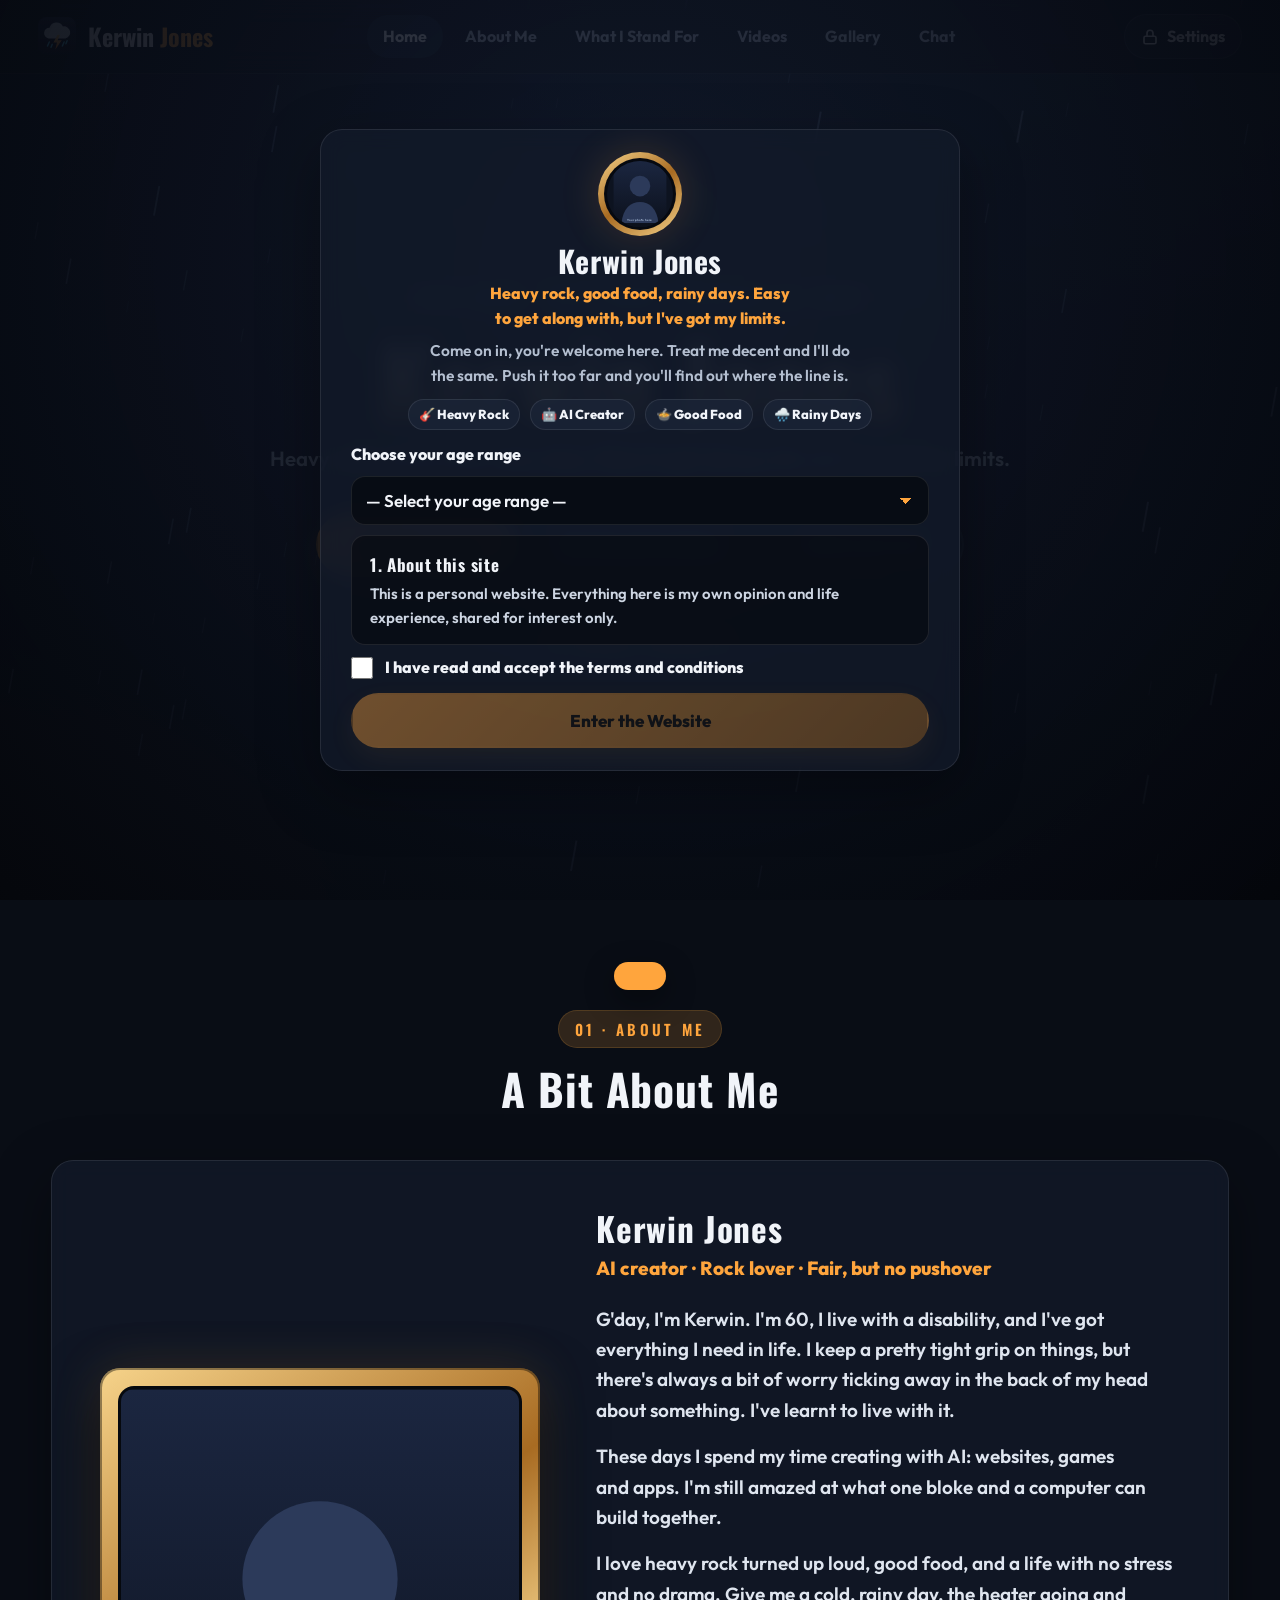
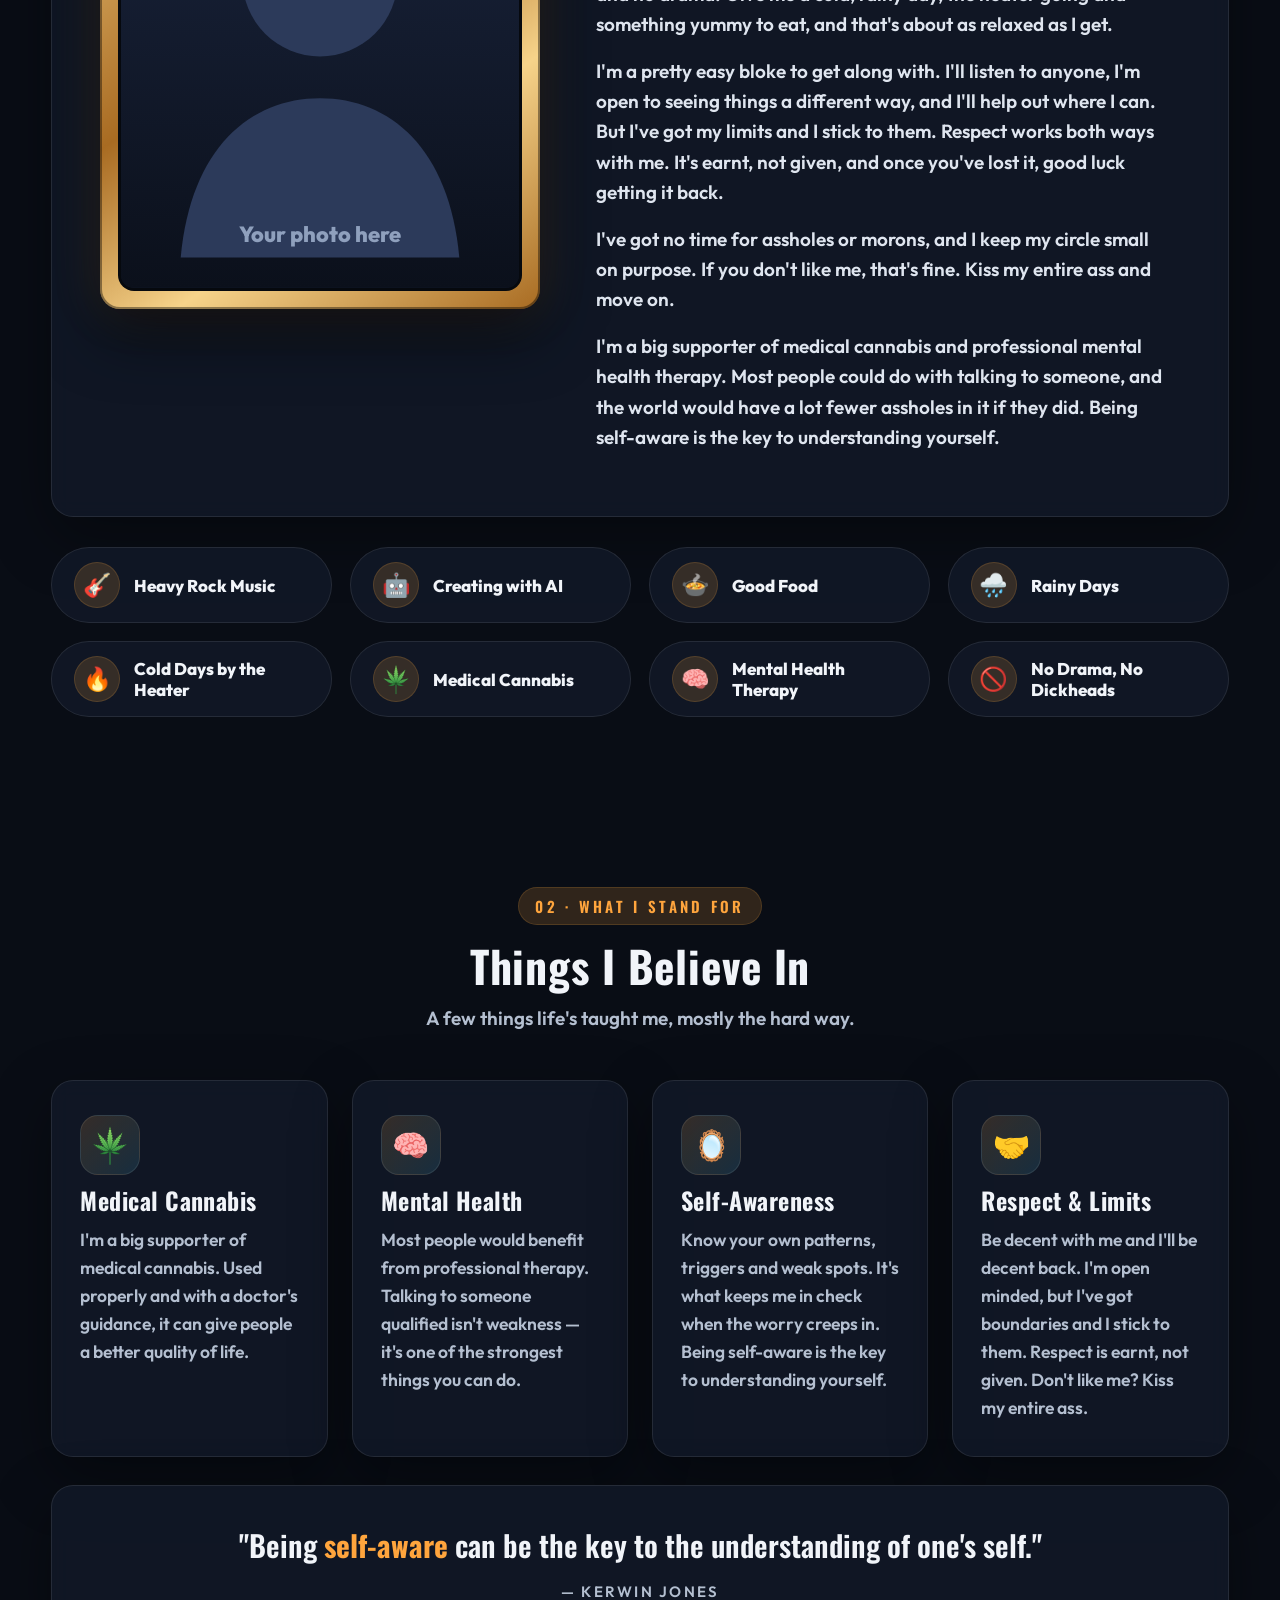
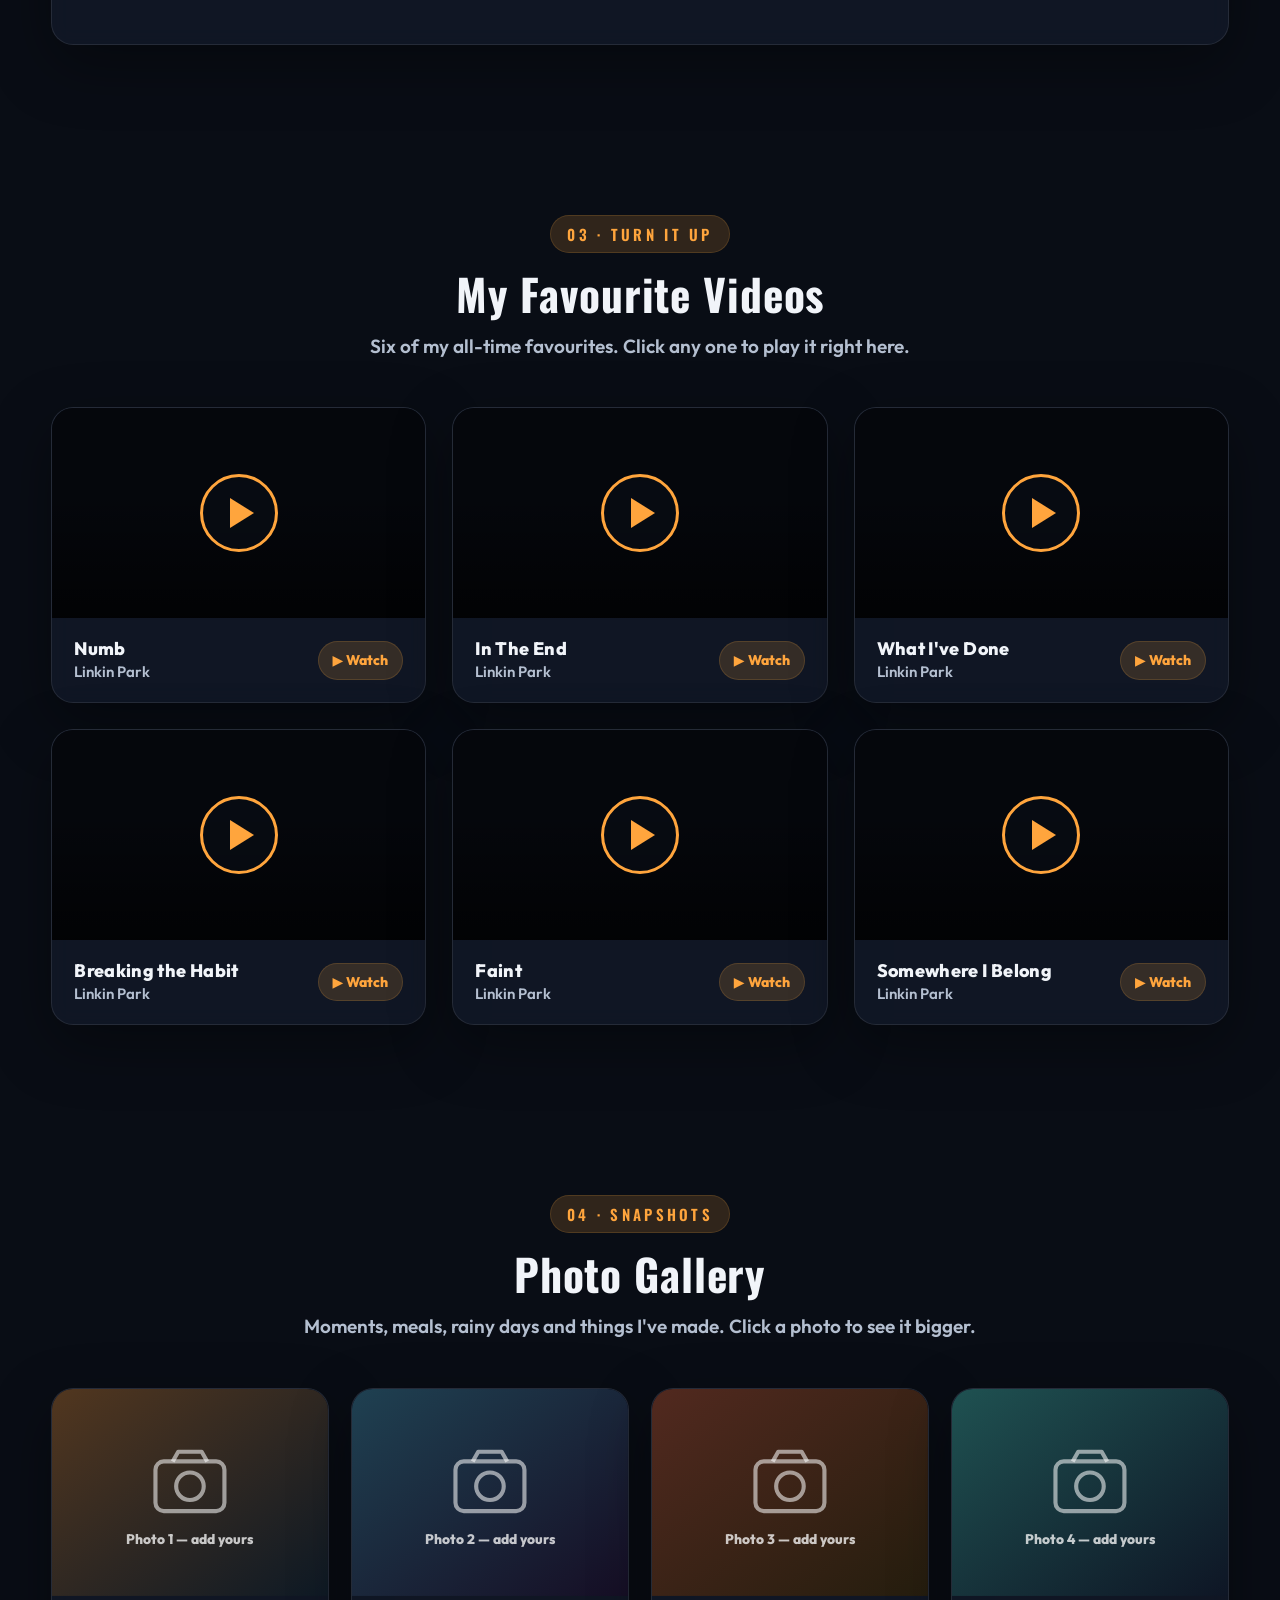
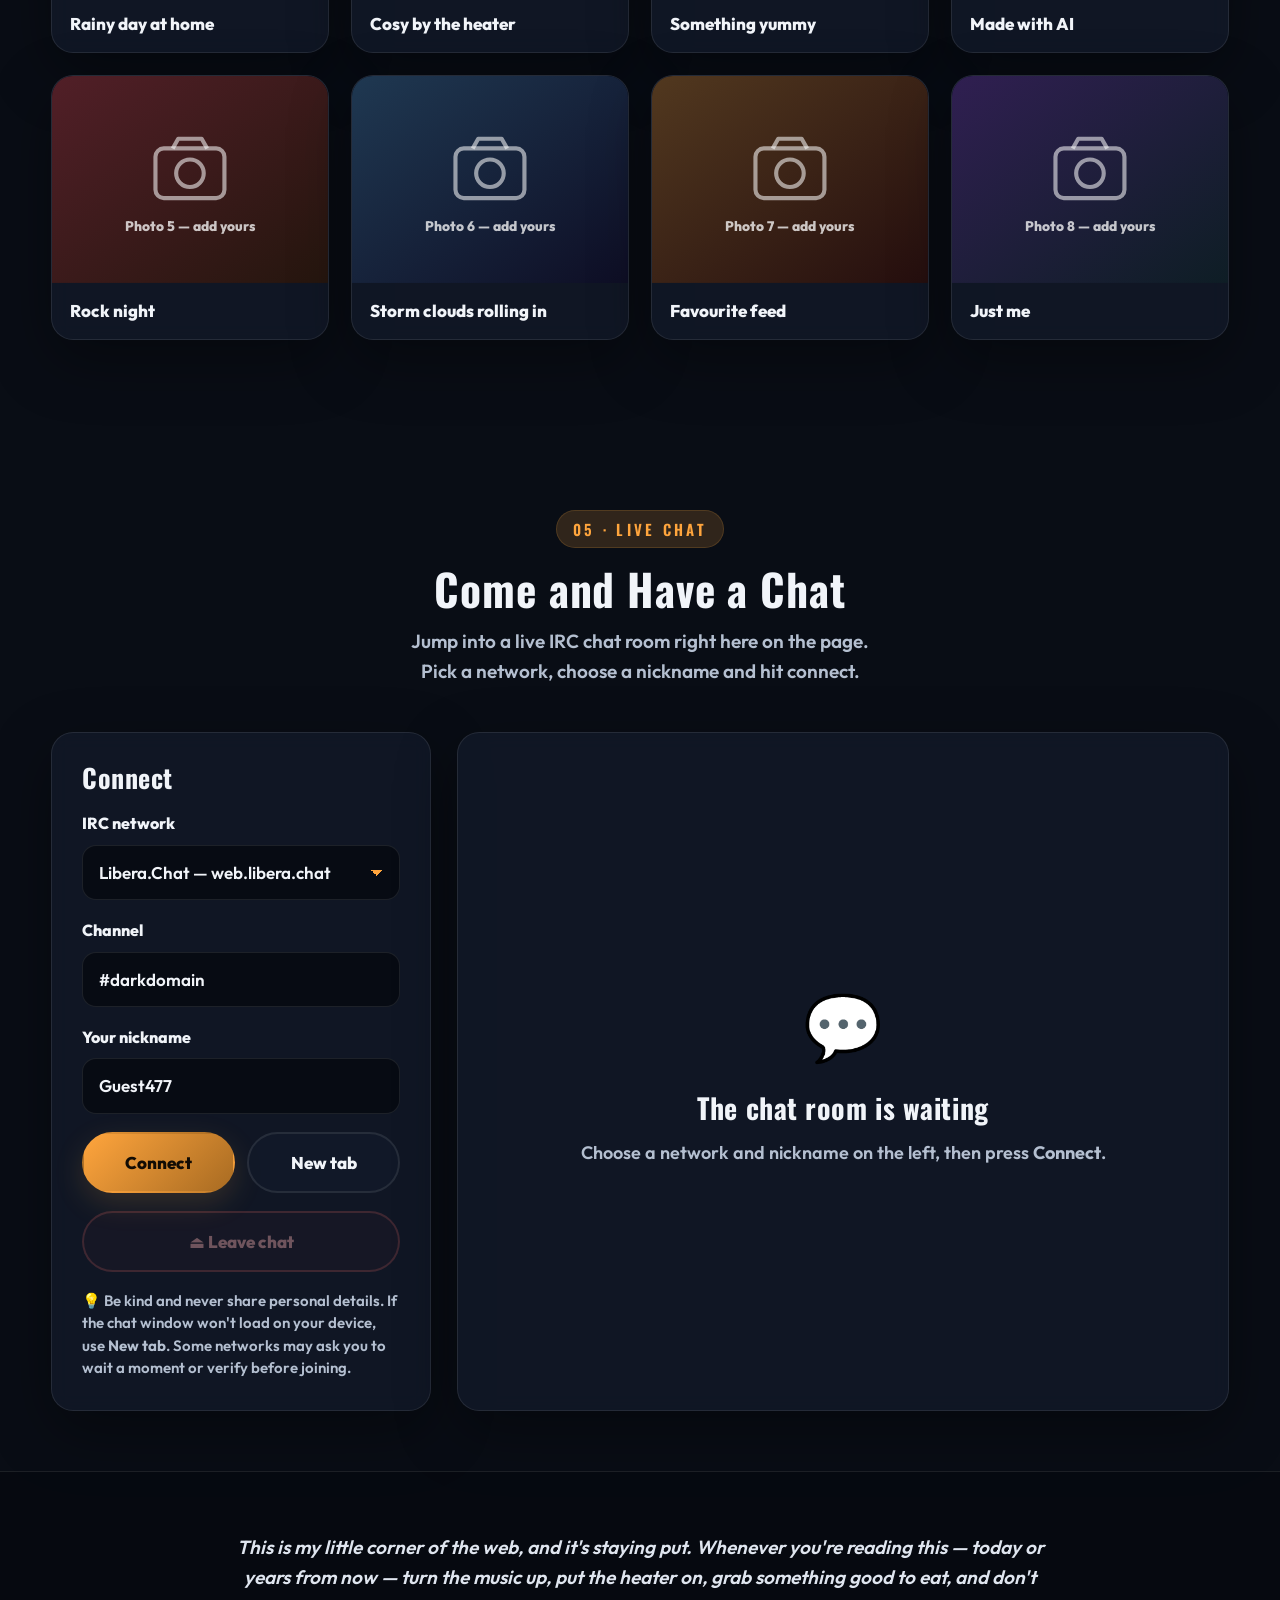
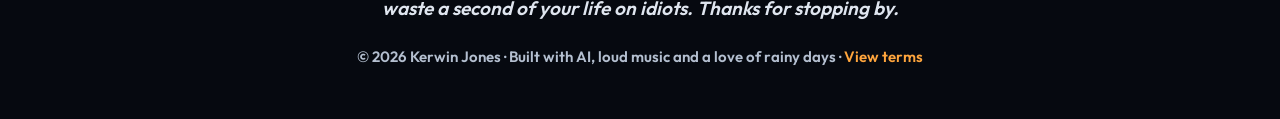
==== commit 0d61a7a0: "Add files via upload" ====
--- a/index.html
+++ b/index.html
@@ -214,6 +214,8 @@
 .chat-empty{flex:1;display:flex;flex-direction:column;align-items:center;justify-content:center;gap:14px;text-align:center;padding:40px;color:var(--muted)}
 .chat-empty .big{font-size:64px}
 .chat-empty h3{color:var(--text);font-size:28px}
+.btn.leave{width:100%;min-width:0;border-color:rgba(255,110,110,.45);background:rgba(255,80,80,.08);color:#ffb3b3}
+.btn.leave:not(:disabled):hover{border-color:#ff7b7b;background:rgba(255,80,80,.18);color:#fff}
 .row2{display:grid;grid-template-columns:1fr 1fr;gap:12px}
 
 /* ---------- footer ---------- */
@@ -516,6 +518,7 @@
             <button class="btn primary" id="ircGo" style="min-width:0">Connect</button>
             <button class="btn ghost" id="ircTab" style="min-width:0">New tab</button>
           </div>
+          <button class="btn leave" id="ircLeave" disabled>⏏ Leave chat</button>
           <p class="note">💡 Be kind and never share personal details. If the chat window won't load on your device, use <b>New tab</b>. Some networks may ask you to wait a moment or verify before joining.</p>
         </div>
         <div class="chat-frame panel" id="chatFrame">
@@ -962,12 +965,13 @@
 $("#ircServer").addEventListener("change", () => { $("#ircChan").value = IRC_NETWORKS[$("#ircServer").value].chan; });
 $("#ircGo").onclick = () => {
   const url = ircURL();
+  setChatActive(true);
   /* Chat sites refuse to load inside a page opened straight from your computer
      (a file:// address). In that case the chat opens in its own window instead.
      On your live website it loads right here on the page. */
   if (location.protocol === "file:"){
     const w = Math.min(1200, screen.availWidth - 80), h = Math.min(860, screen.availHeight - 80);
-    const win = window.open(url, "kj_chat", `width=${w},height=${h},left=${(screen.availWidth-w)/2},top=${(screen.availHeight-h)/2}`);
+    const win = chatWin = window.open(url, "kj_chat", `width=${w},height=${h},left=${(screen.availWidth-w)/2},top=${(screen.availHeight-h)/2}`);
     $("#chatFrame").innerHTML = `<div class="chat-empty"><div class="big">🪟</div><h3>Chat opened in its own window</h3>
       <p>You're viewing the site from your computer, where chat sites won't load inside the page.<br>Once your website is live, the chat will appear right here.</p>
       ${win ? "" : `<a class="btn primary" href="${url}" target="_blank" rel="noopener">Open the chat</a>`}</div>`;
@@ -977,6 +981,23 @@
   toast("Connecting to the chat…");
 };
 $("#ircTab").onclick = () => window.open(ircURL(), "_blank", "noopener");
+
+/* Leave chat: disconnects, closes the chat window if one was opened,
+   and resets everything ready for a fresh session with a new nickname. */
+let chatWin = null;
+const CHAT_EMPTY = $("#chatFrame").innerHTML;
+function setChatActive(on){ $("#ircLeave").disabled = !on; $("#ircGo").textContent = on ? "Reconnect" : "Connect"; }
+$("#ircLeave").onclick = () => {
+  const f = $("#chatFrame iframe"); if (f) f.src = "about:blank";          // drops the connection straight away
+  try { if (chatWin && !chatWin.closed) chatWin.close(); } catch(e){}
+  chatWin = null;
+  $("#chatFrame").innerHTML = CHAT_EMPTY;
+  $("#ircServer").value = IRC_NETWORKS[S.chat?.network] ? S.chat.network : "libera";
+  $("#ircChan").value = S.chat?.channel || IRC_NETWORKS[$("#ircServer").value].chan;
+  $("#ircNick").value = (S.chat?.nickPrefix || "Guest") + Math.floor(100 + Math.random()*900);
+  setChatActive(false);
+  toast("You've left the chat — ready for a new session");
+};
 
 /* ---------- welcome gate ---------- */
 function updateEnter(){ $("#enterBtn").disabled = !($("#ageSel").value && $("#agree").checked); }
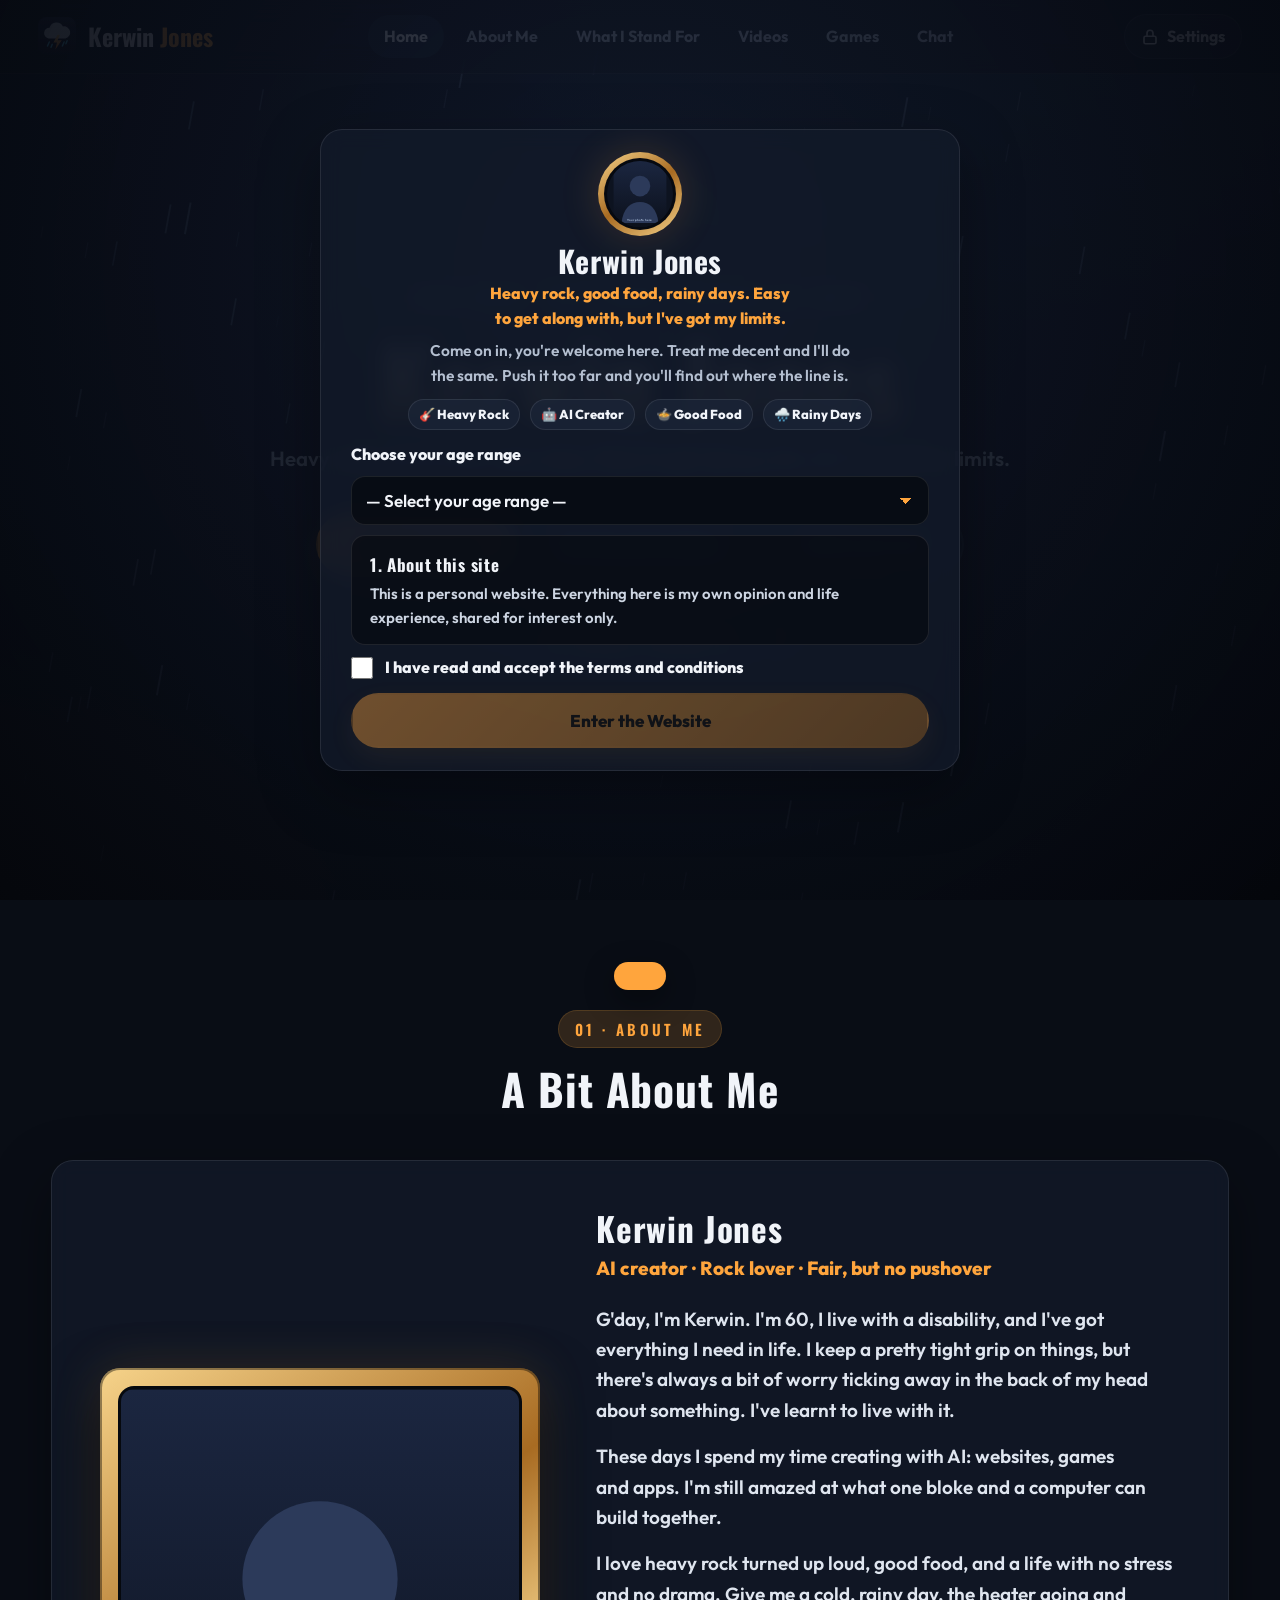
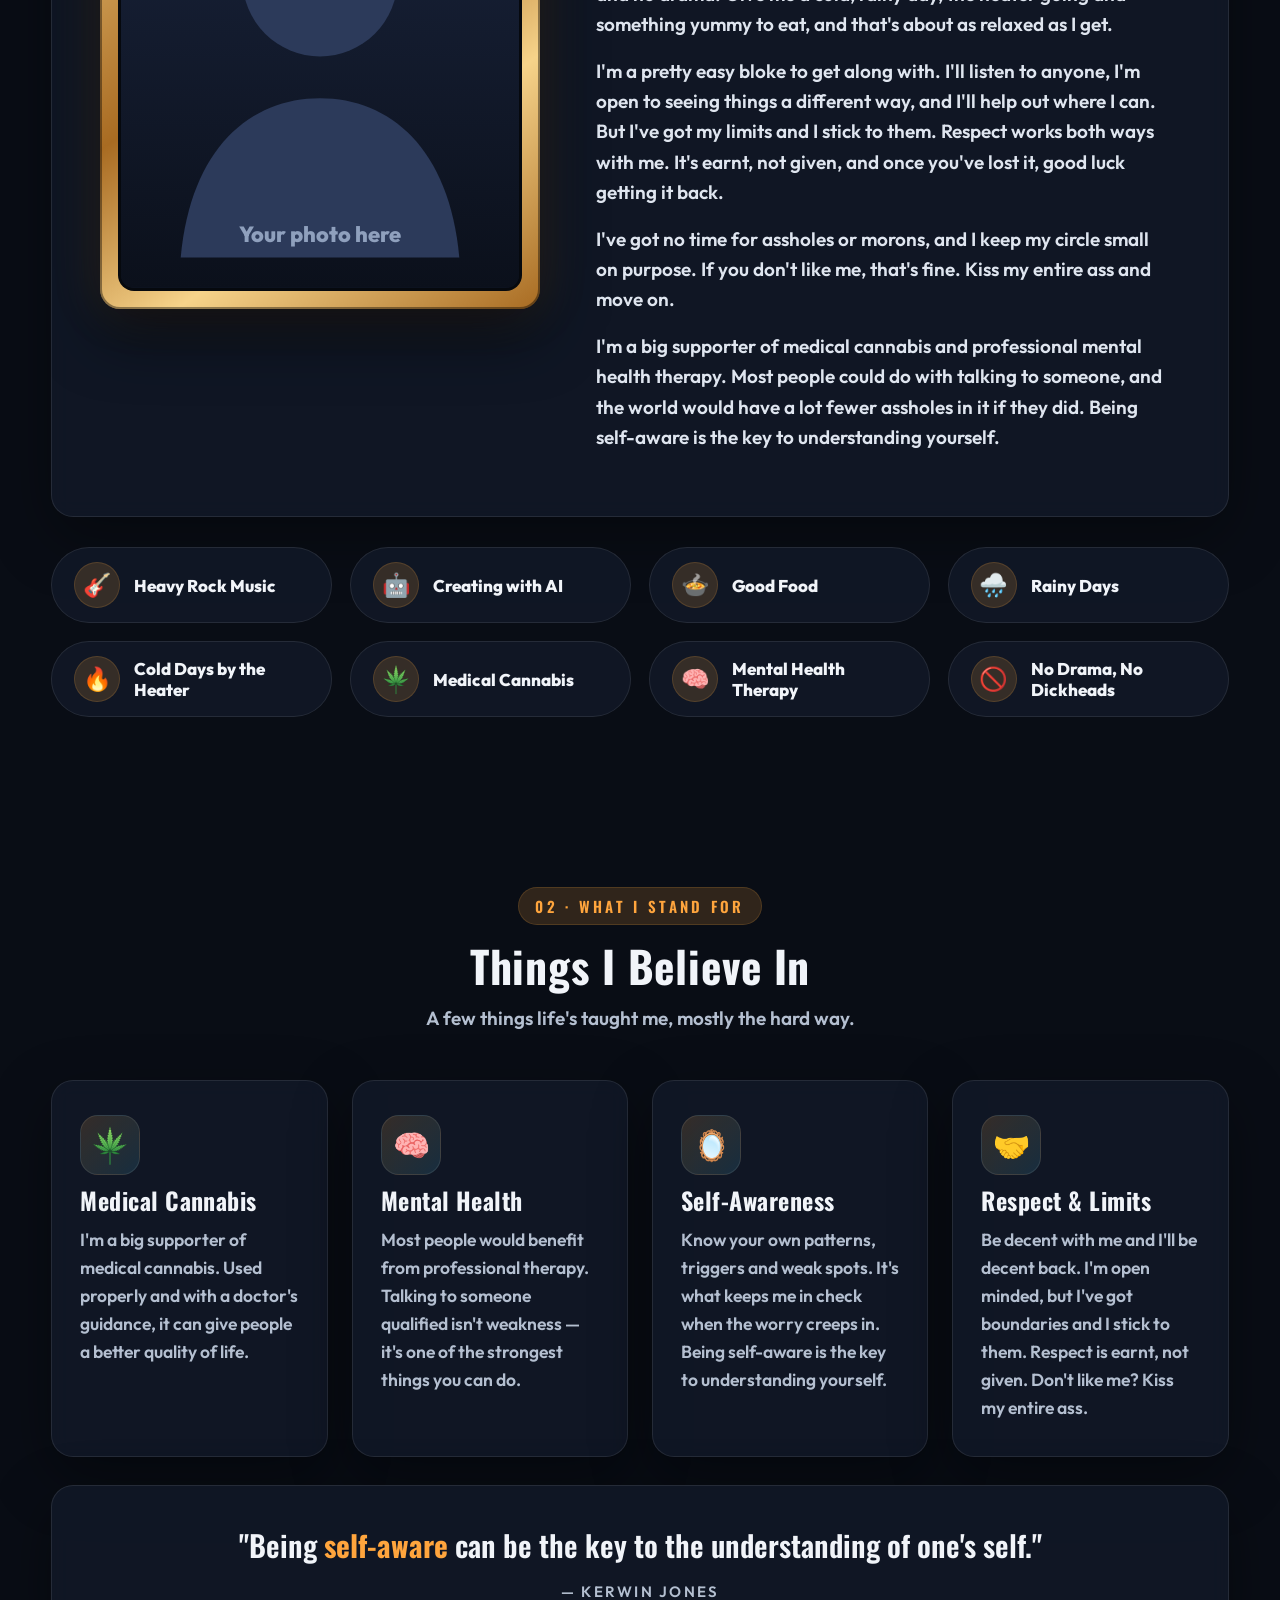
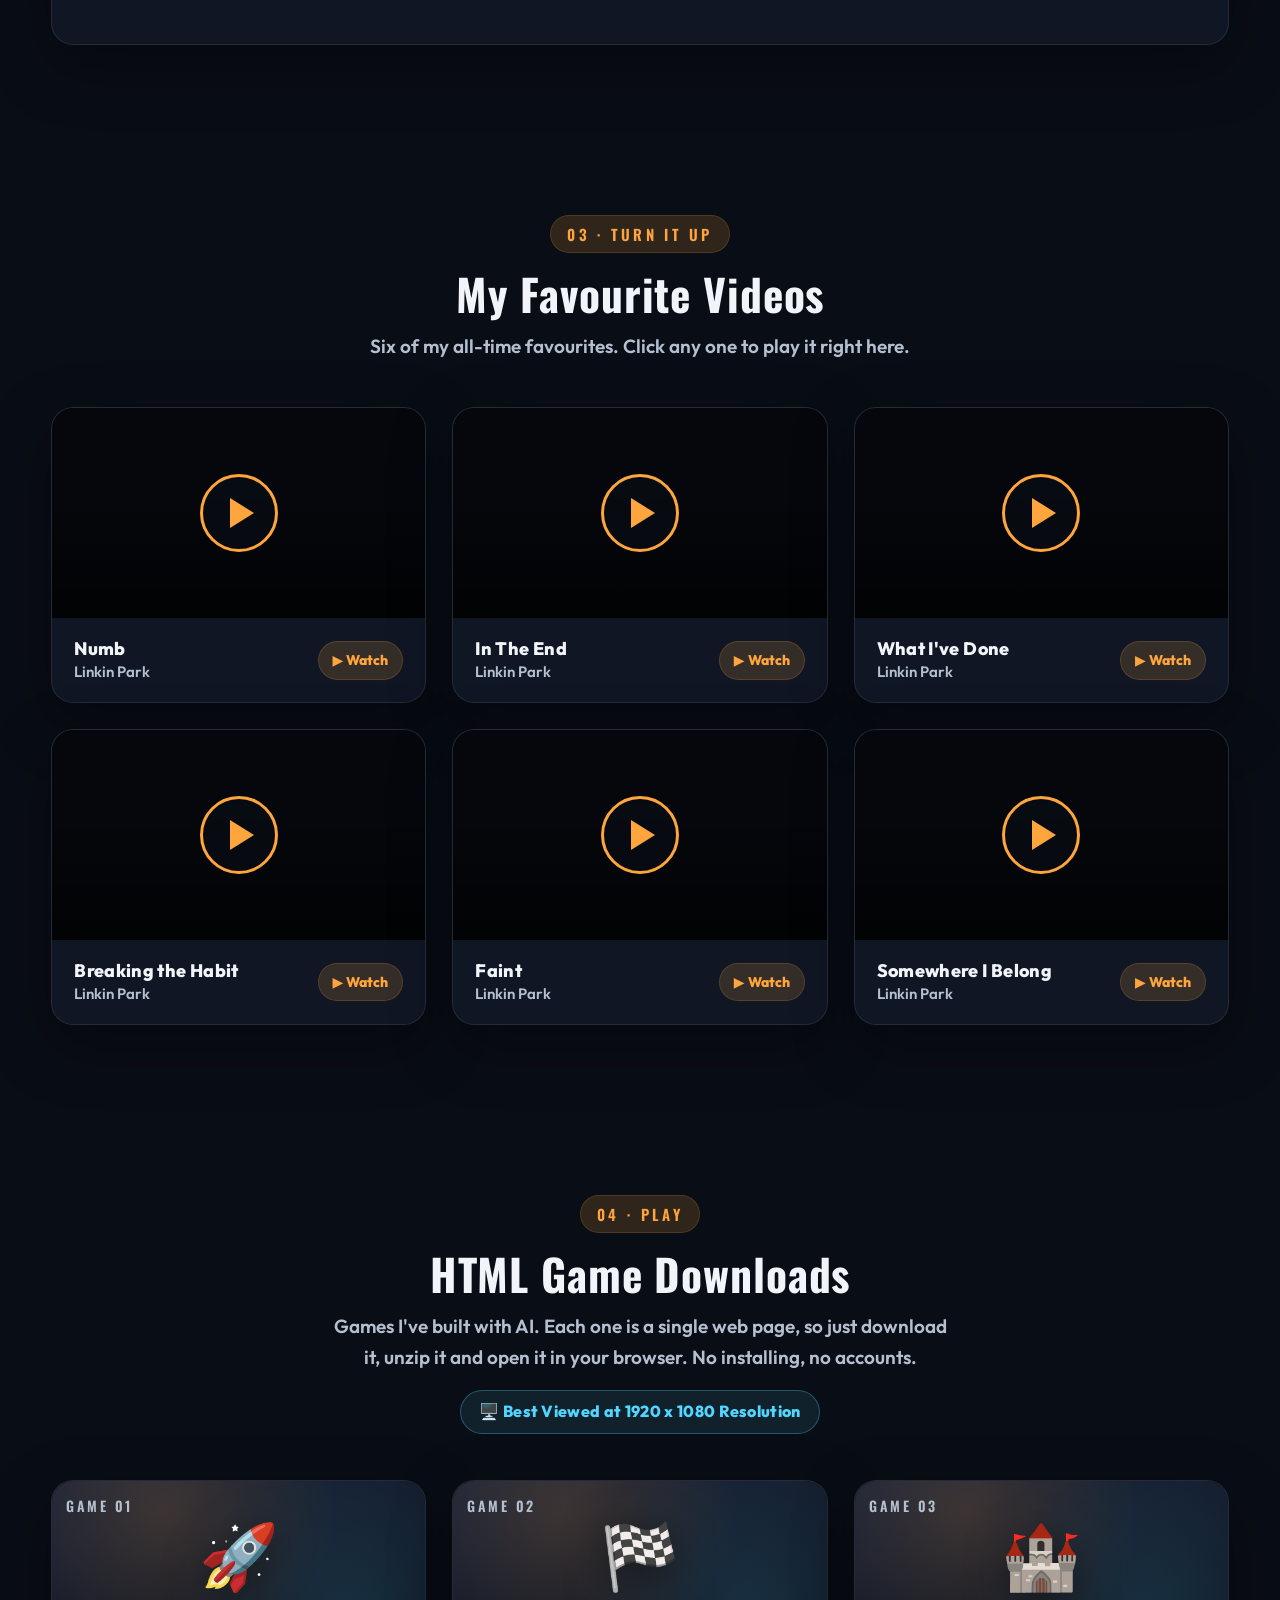
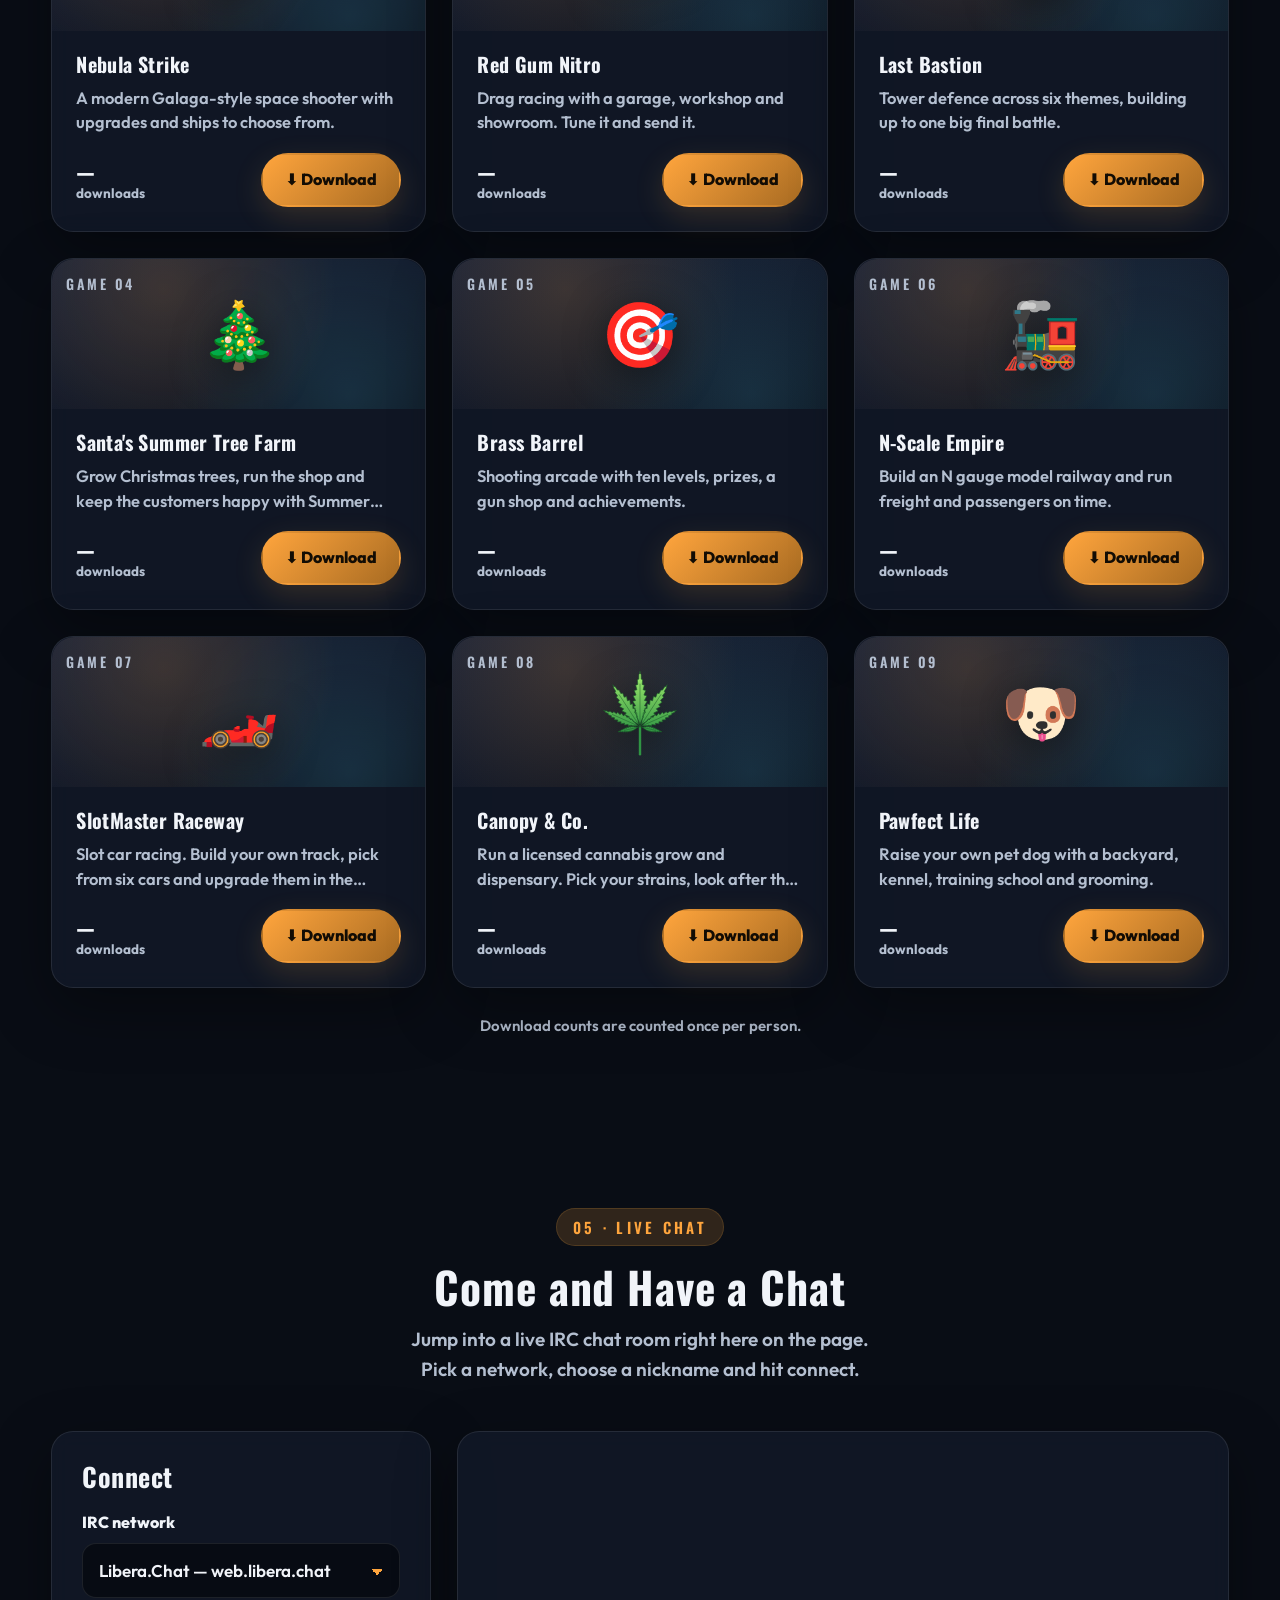
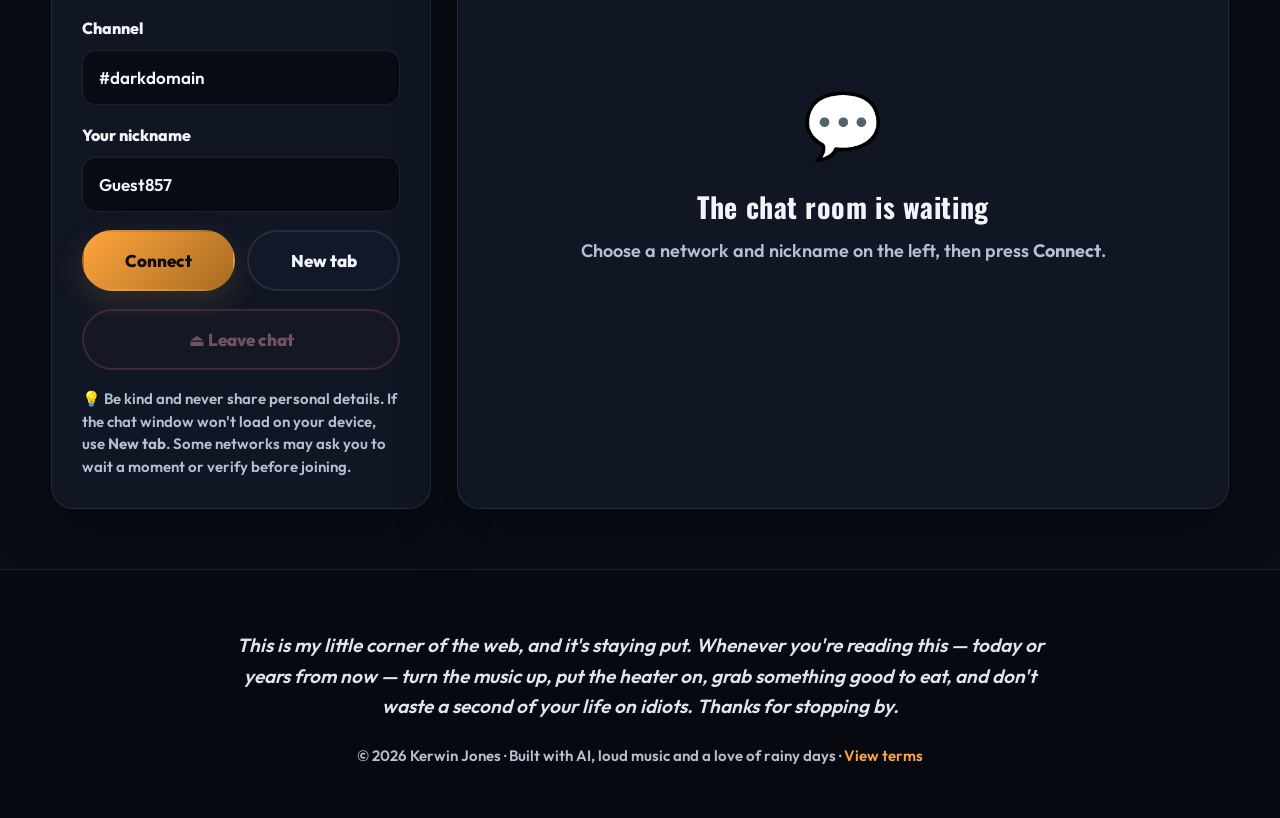
==== commit f286d041: "Add files via upload" ====
--- a/index.html
+++ b/index.html
@@ -183,18 +183,38 @@
 .vol output{flex:none;width:44px;text-align:right;font-weight:800;font-size:15px}
 input[type=range].vr{flex:1 1 auto;min-width:70px;max-width:180px;height:6px;accent-color:var(--accent);cursor:pointer}
 
-/* ---------- gallery ---------- */
-.ggrid{display:grid;grid-template-columns:repeat(4,1fr);gap:22px}
-.gitem{overflow:hidden;cursor:pointer;display:flex;flex-direction:column;transition:.3s}
-.gitem:hover{transform:translateY(-4px);border-color:var(--accent-soft)}
-.gimg{aspect-ratio:4/3;overflow:hidden;background:#0c1220}
-.gimg img,.gimg svg{width:100%;height:100%;object-fit:cover;transition:.5s}
-.gitem:hover .gimg img{transform:scale(1.06)}
-.gcap{padding:14px 18px;font-weight:800;font-size:17px;min-height:56px;display:flex;align-items:center}
-.lightbox{position:fixed;inset:0;z-index:300;background:rgba(3,5,10,.92);display:none;align-items:center;justify-content:center;flex-direction:column;gap:16px;padding:40px}
-.lightbox.show{display:flex}
-.lightbox img{max-width:min(1400px,90vw);max-height:80vh;border-radius:16px;box-shadow:0 30px 80px rgba(0,0,0,.7)}
-.lightbox p{font-size:20px;font-weight:800}
+/* ---------- game downloads ---------- */
+.gmgrid{display:grid;grid-template-columns:repeat(3,1fr);gap:26px}
+.gmcard{display:flex;flex-direction:column;position:relative;transition:.3s}
+.gmcard:hover{z-index:4}
+.gmcard:hover{transform:translateY(-5px);border-color:var(--accent-soft)}
+.gmtop{position:relative;height:150px;display:grid;place-items:center;overflow:hidden;border-radius:var(--radius) var(--radius) 0 0;
+  background:radial-gradient(circle at 30% 20%,var(--accent-soft),transparent 60%),radial-gradient(circle at 80% 90%,rgba(82,214,255,.14),transparent 55%),linear-gradient(160deg,#1a2338,#0c111c)}
+.gmtop .gic{font-size:64px;filter:drop-shadow(0 8px 20px rgba(0,0,0,.5));display:grid;place-items:center}
+.gmtop .gic svg{width:92px;height:92px}
+#s_games{grid-template-columns:1fr;gap:12px}
+#s_games .grow-game{grid-template-columns:64px 1fr;gap:12px;align-items:center}
+#s_games .gic-in{width:64px;height:64px;font-size:30px}
+#s_games .gfields{display:grid;grid-template-columns:1fr 1.3fr;gap:8px}
+#s_games .gfields textarea{grid-column:1/-1;min-height:0}
+.gmtop .gnum{position:absolute;top:14px;left:14px;font-family:var(--head);font-size:14px;letter-spacing:.18em;color:var(--muted)}
+.gmbody{padding:22px 24px 24px;display:flex;flex-direction:column;gap:10px;flex:1;position:relative}
+.gmbody p.trunc{cursor:help}
+.gmdesc{position:relative}
+.gmtip{position:absolute;left:-8px;right:-8px;top:calc(100% + 10px);z-index:5;padding:14px 16px;border-radius:14px;
+  background:#1d273d;border:1px solid var(--accent);color:var(--text);font-size:16px;font-weight:700;line-height:1.5;
+  box-shadow:0 14px 40px rgba(0,0,0,.6);opacity:0;visibility:hidden;transform:translateY(-6px);transition:.2s;pointer-events:none}
+.gmtip::after{content:"";position:absolute;left:28px;bottom:100%;border:8px solid transparent;border-bottom-color:var(--accent)}
+.gmbody p.trunc:hover + .gmtip{opacity:1;visibility:visible;transform:translateY(0)}
+.gmbody h3{font-size:clamp(20px,1.45vw,26px);white-space:nowrap}
+.gmbody p{color:var(--muted);font-size:16.5px;line-height:1.5;min-height:3em;display:-webkit-box;-webkit-line-clamp:2;-webkit-box-orient:vertical;overflow:hidden}
+.gmfoot{margin-top:auto;display:flex;align-items:center;justify-content:space-between;gap:14px;padding-top:8px}
+.gmcount{display:flex;flex-direction:column;line-height:1.2}
+.gmcount b{font-size:22px;color:var(--text)}
+.gmcount small{font-size:13.5px;color:var(--muted);font-weight:700}
+.gmfoot .btn{min-width:0;padding:12px 22px;font-size:16px}
+.bestview{display:inline-flex;align-items:center;gap:8px;margin-top:18px;padding:8px 18px;border-radius:999px;font-weight:800;font-size:16px;letter-spacing:.02em;color:var(--accent-2);background:rgba(82,214,255,.1);border:1px solid rgba(82,214,255,.3)}
+.gmnote{text-align:center;color:var(--muted);font-size:15px;margin-top:26px}
 .x{position:absolute;top:22px;right:26px;width:50px;height:50px;border-radius:50%;border:1px solid var(--line);background:var(--panel);color:var(--text);font-size:26px;cursor:pointer;line-height:1}
 .x:hover{border-color:var(--accent)}
 
@@ -281,6 +301,8 @@
 .sbtn:hover{border-color:var(--accent);color:var(--accent)}
 .sbtn:disabled{opacity:.5;cursor:wait}
 @media (max-width:1250px){.ggrid-set{grid-template-columns:1fr}}
+.grow-game{grid-template-columns:70px 1fr}
+.grow-game .gic-in{width:70px;height:70px;font-size:34px;text-align:center;padding:0;border-radius:14px}
 .sfoot{display:flex;gap:12px;justify-content:flex-end;flex-wrap:wrap;padding:18px 30px;border-top:1px solid var(--line)}
 .sfoot .btn{min-width:170px;padding:12px 22px}
 .btn.danger{border-color:rgba(255,100,100,.4);background:transparent;color:#ff9b9b}
@@ -294,16 +316,19 @@
   .navlinks{position:fixed;top:var(--nav-h);left:0;right:0;flex-direction:column;align-items:stretch;padding:14px;background:rgba(9,13,21,.96);border-bottom:1px solid var(--line);display:none}
   .navlinks.open{display:flex}
   .menu-btn{display:block}
-  .loves,.cards4,.ggrid{grid-template-columns:repeat(2,1fr)}
+  .loves,.cards4{grid-template-columns:repeat(2,1fr)}
+
   .vgrid{grid-template-columns:repeat(2,1fr)}
   .about-grid{grid-template-columns:1fr;padding:32px}
   .about-grid .frame{max-width:420px;margin:0 auto;width:100%}
   .chat-grid{grid-template-columns:1fr}
   .sbody{grid-template-columns:1fr}
 }
+@media (max-width:760px){#s_games .gfields{grid-template-columns:1fr}}
+@media (max-width:900px){.gmgrid{grid-template-columns:1fr}}
 @media (max-width:640px){
   body{font-size:17px}
-  .loves,.cards4,.ggrid,.vgrid{grid-template-columns:1fr}
+  .loves,.cards4,.gmgrid,.vgrid{grid-template-columns:1fr}
   .gear .lbl{display:none}
   .vrow{grid-template-columns:30px 1fr}
   .vrow input:last-child{grid-column:2}
@@ -400,7 +425,7 @@
     <a href="#about">About Me</a>
     <a href="#beliefs">What I Stand For</a>
     <a href="#videos">Videos</a>
-    <a href="#gallery">Gallery</a>
+    <a href="#games">Games</a>
     <a href="#chat">Chat</a>
   </div>
   <div style="display:flex;gap:10px;align-items:center">
@@ -482,15 +507,18 @@
     </div>
   </section>
 
-  <!-- ============================ PHOTO GALLERY ============================
-       ✏️ TO ADD YOUR PHOTOS: edit the "gallery" list in CONFIG.
-       Empty slots show a placeholder until you add a picture.
+  <!-- =========================== HTML GAME DOWNLOADS ===========================
+       ✏️ TO CHANGE THE GAMES: edit the "games" list in CONFIG (or use Settings).
+       Put each zipped game in a folder called "games" next to this file,
+       e.g.  games/nebula-strike.zip
        ===================================================================== -->
-  <section class="section" id="gallery">
+  <section class="section" id="games">
     <div class="wrap">
-      <header class="sec-head"><span class="eyebrow">04 · Snapshots</span><h2>Photo Gallery</h2>
-        <p>Moments, meals, rainy days and things I've made. Click a photo to see it bigger.</p></header>
-      <div class="ggrid" id="ggrid"></div>
+      <header class="sec-head"><span class="eyebrow">04 · Play</span><h2>HTML Game Downloads</h2>
+        <p>Games I've built with AI. Each one is a single web page, so just download it, unzip it and open it in your browser. No installing, no accounts.</p>
+        <div class="bestview">🖥️ Best Viewed at 1920 x 1080 Resolution</div></header>
+      <div class="gmgrid" id="gmgrid"></div>
+      <p class="gmnote">Download counts are counted once per person.</p>
     </div>
   </section>
 
@@ -540,8 +568,6 @@
   </div>
 </footer>
 
-<!-- lightbox for gallery -->
-<div class="lightbox" id="lightbox"><button class="x" id="lbClose">×</button><img id="lbImg" alt=""><p id="lbCap"></p></div>
 
 <!-- video player popup (plays YouTube videos right here on the site) -->
 <div class="vmodal" id="vModal">
@@ -617,8 +643,8 @@
         <div id="s_videos" style="display:flex;flex-direction:column;gap:10px"></div>
       </div>
       <div class="sgroup full">
-        <h4>Photo Gallery <span class="note" style="font-family:var(--body)">(click a picture or 📷 Choose to pick a photo from your computer, then type its caption)</span></h4>
-        <div class="ggrid-set" id="s_gallery"></div>
+        <h4>HTML Game Downloads <span class="note" style="font-family:var(--body)">(icon = an emoji · file = the zip's name inside your "games" folder)</span></h4>
+        <div class="ggrid-set" id="s_games"></div>
       </div>
       <div class="sgroup full">
         <h4>Memorial / Legacy message in the footer</h4>
@@ -711,19 +737,31 @@
     { id: "zsCD5XCu6CM", title: "Somewhere I Belong", artist: "Linkin Park" }    // ✏️ VIDEO 6
   ],
 
-  /* ✏️ PHOTO GALLERY — 8 slots. Put photos in the "images" folder and
-     write the file name in src, e.g. src: "images/rainy-day.jpg".
-     Leave src as "" to show a placeholder. */
-  gallery: [
-    { src: "", caption: "Rainy day at home" },
-    { src: "", caption: "Cosy by the heater" },
-    { src: "", caption: "Something yummy" },
-    { src: "", caption: "Made with AI" },
-    { src: "", caption: "Rock night" },
-    { src: "", caption: "Storm clouds rolling in" },
-    { src: "", caption: "Favourite feed" },
-    { src: "", caption: "Just me" }
+  /* =================================================================
+     ✏️ HTML GAME DOWNLOADS — 9 games (3 rows of 3)
+     -----------------------------------------------------------------
+     Zip each game yourself and put the zips in a folder called
+     "games" next to this index.html file. Then set:
+        icon  = an emoji shown on the card (or "leaf" for the cannabis leaf)
+        title = the game's name
+        desc  = a short line about it (keep it to about 2 lines)
+        file  = where the zip is, e.g. "games/nebula-strike.zip"
+     ================================================================= */
+  games: [
+    { icon: "🚀", title: "Nebula Strike",    desc: "A modern Galaga-style space shooter with upgrades and ships to choose from.", file: "games/nebula-strike.zip" },
+    { icon: "🏁", title: "Red Gum Nitro",    desc: "Drag racing with a garage, workshop and showroom. Tune it and send it.",      file: "games/red-gum-nitro.zip" },
+    { icon: "🏰", title: "Last Bastion",     desc: "Tower defence across six themes, building up to one big final battle.",       file: "games/last-bastion.zip" },
+    { icon: "🎄", title: "Santa's Summer Tree Farm", desc: "Grow Christmas trees, run the shop and keep the customers happy with Summer Santa.", file: "games/santas-summer-tree-farm.zip" },
+    { icon: "🎯", title: "Brass Barrel",     desc: "Shooting arcade with ten levels, prizes, a gun shop and achievements.",       file: "games/brass-barrel.zip" },
+    { icon: "🚂", title: "N-Scale Empire",   desc: "Build an N gauge model railway and run freight and passengers on time.",     file: "games/n-scale-empire.zip" },
+    { icon: "🏎️", title: "SlotMaster Raceway", desc: "Slot car racing. Build your own track, pick from six cars and upgrade them in the garage.", file: "games/slotmaster-raceway.zip" },
+    { icon: "leaf", title: "Canopy & Co.",     desc: "Run a licensed cannabis grow and dispensary. Pick your strains, look after the plants and sell.", file: "games/canopy-and-co.zip" },
+    { icon: "🐶", title: "Pawfect Life",     desc: "Raise your own pet dog with a backyard, kennel, training school and grooming.", file: "games/pawfect-life.zip" }
   ],
+
+  /* Name used by the free download counter (abacus.jasoncameron.dev).
+     Keep it the same forever, or the counts start again from zero. */
+  downloadCounter: "kerwinjones-games",
 
   /* ✏️ IRC CHAT — default network and channel when the page opens.
      network must be one of: libera, oftc, efnet, ircnet, rizon, dalnet, undernet */
@@ -767,7 +805,7 @@
    "Download updated website file" in Settings. */
 const PAGE_SOURCE = "<!DOCTYPE html>\n" + document.documentElement.outerHTML;
 
-const LS = { cfg: "kj_site_settings", gate: "kj_site_gate", pw: "kj_site_pw", vol: "kj_site_volume" };
+const LS = { cfg: "kj_site_settings", gate: "kj_site_gate", pw: "kj_site_pw", vol: "kj_site_volume", dl: "kj_site_downloaded" };
 const $ = s => document.querySelector(s);
 const $$ = s => document.querySelectorAll(s);
 const esc = s => String(s ?? "").replace(/[&<>"']/g, c => ({"&":"&amp;","<":"&lt;",">":"&gt;",'"':"&quot;","'":"&#39;"}[c]));
@@ -777,7 +815,9 @@
   del(k){ try{ localStorage.removeItem(k); }catch(e){} }
 };
 
+const NUM_GAMES = 9;
 let S = Object.assign(JSON.parse(JSON.stringify(CONFIG)), store.get(LS.cfg) || {});
+if ((S.games || []).length < CONFIG.games.length) S.games = [...(S.games || []), ...CONFIG.games.slice((S.games || []).length)];   // older saved settings had fewer games
 
 function toast(msg){ const t=$("#toast"); t.textContent=msg; t.classList.add("show"); clearTimeout(t._t); t._t=setTimeout(()=>t.classList.remove("show"),2600); }
 
@@ -840,9 +880,18 @@
       ${id?`<span class="vwatch">▶ Watch</span>`:''}</div></div>`;
   }).join("");
 
-  $("#ggrid").innerHTML = (S.gallery||[]).slice(0,8).map((g,i) =>
-    `<div class="gitem panel" data-i="${i}"><div class="gimg">${g.src?`<img src="${esc(g.src)}" alt="${esc(g.caption)}" loading="lazy">`:placeholderTile(i,g.caption)}</div><div class="gcap">${esc(g.caption)}</div></div>`
-  ).join("");
+  $("#gmgrid").innerHTML = (S.games||[]).slice(0,NUM_GAMES).map((g,i) => `<div class="gmcard panel">
+      <div class="gmtop"><span class="gnum">GAME ${String(i+1).padStart(2,"0")}</span><span class="gic">${iconHTML(g.icon || "🎮")}</span></div>
+      <div class="gmbody">
+        <h3>${esc(g.title || "Game " + (i+1))}</h3>
+        <div class="gmdesc"><p>${esc(g.desc || "")}</p><div class="gmtip" role="tooltip">${esc(g.desc || "")}</div></div>
+        <div class="gmfoot">
+          <div class="gmcount"><b data-count="${i}">…</b><small>downloads</small></div>
+          <a class="btn primary" data-dl="${i}" href="${esc(g.file || "#")}" download>⬇ Download</a>
+        </div>
+      </div></div>`).join("");
+  loadCounts();
+  markCutDescriptions();
 
   $("#legacy").textContent = S.legacy || "";
   $("#gearBtn").style.display = S.showSettingsButton === false ? "none" : "";
@@ -940,15 +989,43 @@
 };
 $("#vFull").onclick = () => { const st = $("#vStage"); if (document.fullscreenElement) document.exitFullscreen(); else st.requestFullscreen && st.requestFullscreen(); };
 
-/* ---------- gallery lightbox ---------- */
-$("#ggrid").addEventListener("click", e => {
-  const it = e.target.closest(".gitem"); if (!it) return;
-  const g = S.gallery[+it.dataset.i];
-  if (!g.src){ toast("Add a photo for this slot in the CONFIG section"); return; }
-  $("#lbImg").src = g.src; $("#lbCap").textContent = g.caption; $("#lightbox").classList.add("show");
+/* ---------- full-description tooltip when a game's description is cut off ---------- */
+function markCutDescriptions(){
+  requestAnimationFrame(() => $$(".gmbody p").forEach(p => p.classList.toggle("trunc", p.scrollHeight > p.clientHeight + 2)));
+}
+addEventListener("resize", markCutDescriptions);
+document.fonts && document.fonts.ready.then(markCutDescriptions);
+
+/* ---------- game download counter ----------
+   Uses the free counter at abacus.jasoncameron.dev. Each person's browser
+   only adds 1 to a game's count the first time they download it, so the
+   number shows how many different people downloaded each game. */
+const COUNTER_API = "https://abacus.jasoncameron.dev";
+const counterKey = g => String(g.file || g.title || "game").split("/").pop().replace(/\.zip$/i, "").toLowerCase().replace(/[^a-z0-9_-]+/g, "-").slice(0, 60) || "game";
+const counterNS = () => String(S.downloadCounter || "kerwinjones-games").toLowerCase().replace(/[^a-z0-9_-]+/g, "-");
+const fmtCount = n => Number(n).toLocaleString("en-AU");
+function showCount(i, v){ const el = document.querySelector(`[data-count="${i}"]`); if (el) el.textContent = v; }
+async function loadCounts(){
+  (S.games || []).slice(0,NUM_GAMES).forEach(async (g, i) => {
+    try {
+      const r = await fetch(`${COUNTER_API}/get/${counterNS()}/${counterKey(g)}`);
+      if (r.status === 404) return showCount(i, "0");          // nobody has downloaded it yet
+      const d = await r.json(); showCount(i, fmtCount(d.value ?? 0));
+    } catch(e){ showCount(i, "—"); }
+  });
+}
+$("#gmgrid").addEventListener("click", async e => {
+  const a = e.target.closest("[data-dl]"); if (!a) return;
+  const i = +a.dataset.dl, g = S.games[i];
+  if (!g || !g.file){ e.preventDefault(); toast("This game's download isn't set up yet"); return; }
+  const key = counterNS() + "/" + counterKey(g);
+  const done = store.get(LS.dl) || [];
+  if (done.includes(key)) return;                               // this person has already been counted
+  try {
+    const r = await fetch(`${COUNTER_API}/hit/${key}`); const d = await r.json();
+    if (d && d.value != null){ showCount(i, fmtCount(d.value)); done.push(key); store.set(LS.dl, done); }
+  } catch(err){}
 });
-$("#lbClose").onclick = () => $("#lightbox").classList.remove("show");
-$("#lightbox").onclick = e => { if (e.target.id === "lightbox") $("#lightbox").classList.remove("show"); };
 
 /* ---------- IRC chat ---------- */
 function ircURL(){
@@ -1102,7 +1179,7 @@
 window.addEventListener("hashchange", maybeOpenSettingsFromHash);
 document.addEventListener("keydown", e => {
   if (e.ctrlKey && e.altKey && e.key.toLowerCase()==="s"){ e.preventDefault(); $("#gearBtn").click(); }   // Ctrl+Alt+S opens settings
-  if (e.key === "Escape"){ if ($("#vModal").classList.contains("show")) closeVideo(); $$(".modal.show,.lightbox.show").forEach(m=>m.classList.remove("show")); }
+  if (e.key === "Escape"){ if ($("#vModal").classList.contains("show")) closeVideo(); $$(".modal.show").forEach(m=>m.classList.remove("show")); }
 });
 $$("[data-close]").forEach(b => b.onclick = () => b.closest(".modal").classList.remove("show"));
 
@@ -1115,8 +1192,13 @@
   $("#s_storeNote").innerHTML = canStore()
     ? "✅ This browser is saving your settings and password."
     : "⚠️ <b>This browser is blocking the site from saving anything</b> (common in Brave when a page is opened straight from your computer). Your changes only last until you close the page — use the download button below to keep them.";
-  galDraft = Array.from({length:8}, (_,i) => ({ src: S.gallery?.[i]?.src || "", caption: S.gallery?.[i]?.caption || "" }));
-  renderGalleryRows();
+  $("#s_games").innerHTML = Array.from({length:NUM_GAMES}, (_,i) => { const g = S.games?.[i] || {}; return `<div class="grow grow-game">
+    <input class="inp gic-in" data-gm="icon" data-i="${i}" value="${esc(g.icon || "")}" maxlength="6" title="Icon: an emoji, or leaf for the cannabis leaf">
+    <div class="gfields">
+      <input class="inp" data-gm="title" data-i="${i}" value="${esc(g.title || "")}" placeholder="Game ${i+1} name" maxlength="30">
+      <input class="inp" data-gm="file" data-i="${i}" value="${esc(g.file || "")}" placeholder="games/my-game.zip">
+      <textarea class="inp" data-gm="desc" data-i="${i}" rows="2" placeholder="Short description" maxlength="110" style="min-height:0;resize:none;line-height:1.4">${esc(g.desc || "")}</textarea>
+    </div></div>`; }).join("");
   $("#s_videos").innerHTML = S.videos.map((v,i)=>`<div class="vrow"><b>${i+1}</b><input class="inp" data-vt="${i}" value="${esc(v.title)}" placeholder="Title"><input class="inp" data-vi="${i}" value="${esc(v.id)}" placeholder="YouTube link or ID"></div>`).join("");
   $("#setModal").classList.add("show");
 }
@@ -1124,7 +1206,8 @@
   const n = JSON.parse(JSON.stringify(S));
   n.name = $("#s_name").value.trim() || CONFIG.name; n.tagline = $("#s_tagline").value.trim(); n.subtitle = $("#s_subtitle").value.trim();
   n.profilePhoto = photoDraft;
-  n.gallery = galDraft.map(g => ({ src: g.src || "", caption: (g.caption || "").trim() })); n.theme = $("#s_theme").value;
+  n.games = Array.from({length:NUM_GAMES}, (_,i) => { const v = k => ($(`[data-gm="${k}"][data-i="${i}"]`)?.value || "").trim(); return { icon: v("icon"), title: v("title"), desc: v("desc"), file: v("file") }; });
+  delete n.gallery; n.theme = $("#s_theme").value;
   n.rain = $("#s_rain").checked; n.lightning = $("#s_lightning").checked; n.ageGate = $("#s_gate").checked;
   n.chat = Object.assign({}, n.chat, { network: $("#s_irc").value, channel: $("#s_chan").value.trim() });
   n.about = $("#s_about").value.split(/\n\s*\n/).map(s=>s.trim()).filter(Boolean);
@@ -1137,10 +1220,10 @@
   toast(ok ? "Settings saved ✔" : "Changes showing now — use 💾 Download updated website file to keep them");
 };
 
-/* ---------- photo picking (gallery + profile photo) ----------
+/* ---------- photo picking (profile photo) ----------
    Photos you choose are shrunk to a sensible size and built right into
    the website, so you don't need to copy them anywhere. */
-let galDraft = [], photoDraft = "";
+let photoDraft = "";
 const isBuiltIn = s => /^data:image\//.test(s || "");
 function pickImage(){
   return new Promise(res => {
@@ -1170,29 +1253,6 @@
   const f = await pickImage(); if (!f) return null;
   try { return await shrinkImage(f, max); } catch(e){ toast("Sorry, that file isn't a picture I can use"); return null; }
 }
-function renderGalleryRows(){
-  $("#s_gallery").innerHTML = galDraft.map((g,i) => `<div class="grow">
-    <div class="gthumb" data-gpick="${i}" title="Choose photo ${i+1}"><span class="num">${i+1}</span>${g.src ? `<img src="${esc(g.src)}" alt="">` : placeholderTile(i)}</div>
-    <div class="gfields">
-      <input class="inp" data-gcap="${i}" value="${esc(g.caption)}" placeholder="Caption for photo ${i+1}" maxlength="60">
-      <div class="gbtns">
-        <input class="inp" data-gsrc="${i}" value="${isBuiltIn(g.src) ? "" : esc(g.src)}" placeholder="${isBuiltIn(g.src) ? "✔ Photo added" : "or file name"}">
-        <button class="sbtn" data-gpick="${i}">📷 Choose</button>
-        <button class="sbtn" data-gdel="${i}" title="Remove this photo">✕</button>
-      </div>
-    </div></div>`).join("");
-}
-$("#s_gallery").addEventListener("input", e => {
-  const c = e.target.dataset.gcap, s = e.target.dataset.gsrc;
-  if (c !== undefined) galDraft[c].caption = e.target.value;
-  if (s !== undefined) galDraft[s].src = e.target.value.trim();
-});
-$("#s_gallery").addEventListener("change", e => { if (e.target.dataset.gsrc !== undefined) renderGalleryRows(); });
-$("#s_gallery").addEventListener("click", async e => {
-  const p = e.target.closest("[data-gpick]"), d = e.target.closest("[data-gdel]");
-  if (p){ const i = +p.dataset.gpick; const src = await choosePhoto(1600); if (src){ galDraft[i].src = src; renderGalleryRows(); toast("Photo " + (i+1) + " added ✔ — press Save changes"); } }
-  if (d){ const i = +d.dataset.gdel; galDraft[i].src = ""; renderGalleryRows(); }
-});
 function showPhotoField(){
   const f = $("#s_photo");
   f.value = isBuiltIn(photoDraft) ? "" : photoDraft;
@@ -1252,12 +1312,23 @@
 ${(c.videos||[]).map((v,i) => "    " + pad(`{ id: ${J(v.id)}, title: ${J(v.title)}, artist: ${J(v.artist)} }` + (i < c.videos.length-1 ? "," : ""), 78) + "// ✏️ VIDEO " + (i+1)).join("\n")}
   ],
 
-  /* ✏️ PHOTO GALLERY — 8 slots. Put photos in the "images" folder and
-     write the file name in src, e.g. src: "images/rainy-day.jpg".
-     Leave src as "" to show a placeholder. */
-  gallery: [
-${(c.gallery||[]).map(g => `    { src: ${J(g.src)}, caption: ${J(g.caption)} }`).join(",\n")}
+  /* =================================================================
+     ✏️ HTML GAME DOWNLOADS — 9 games (3 rows of 3)
+     -----------------------------------------------------------------
+     Zip each game yourself and put the zips in a folder called
+     "games" next to this index.html file. Then set:
+        icon  = an emoji shown on the card (or "leaf" for the cannabis leaf)
+        title = the game's name
+        desc  = a short line about it (keep it to about 2 lines)
+        file  = where the zip is, e.g. "games/nebula-strike.zip"
+     ================================================================= */
+  games: [
+${(c.games||[]).map(g => `    { icon: ${J(g.icon)}, title: ${J(g.title)}, desc: ${J(g.desc)}, file: ${J(g.file)} }`).join(",\n")}
   ],
+
+  /* Name used by the free download counter (abacus.jasoncameron.dev).
+     Keep it the same forever, or the counts start again from zero. */
+  downloadCounter: ${J(c.downloadCounter || "kerwinjones-games")},
 
   /* ✏️ IRC CHAT — default network and channel when the page opens.
      network must be one of: libera, oftc, efnet, ircnet, rizon, dalnet, undernet */
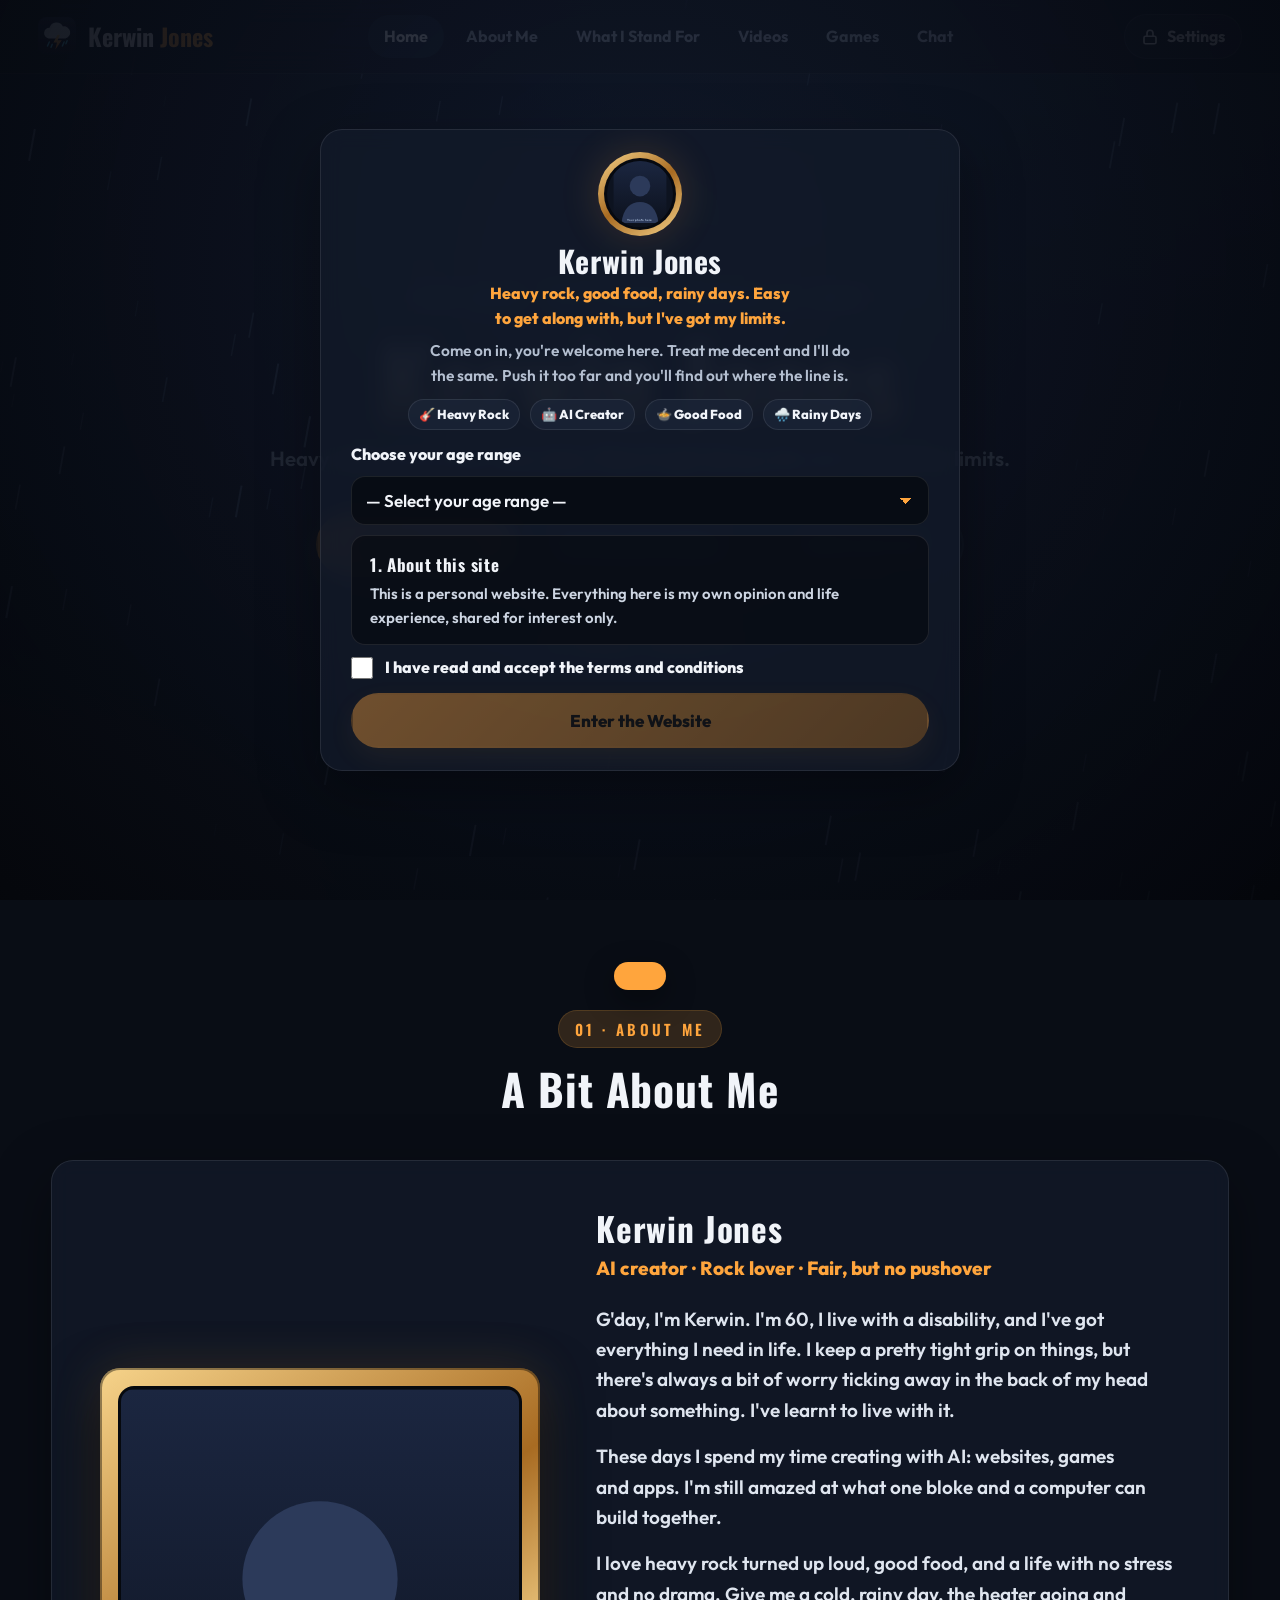
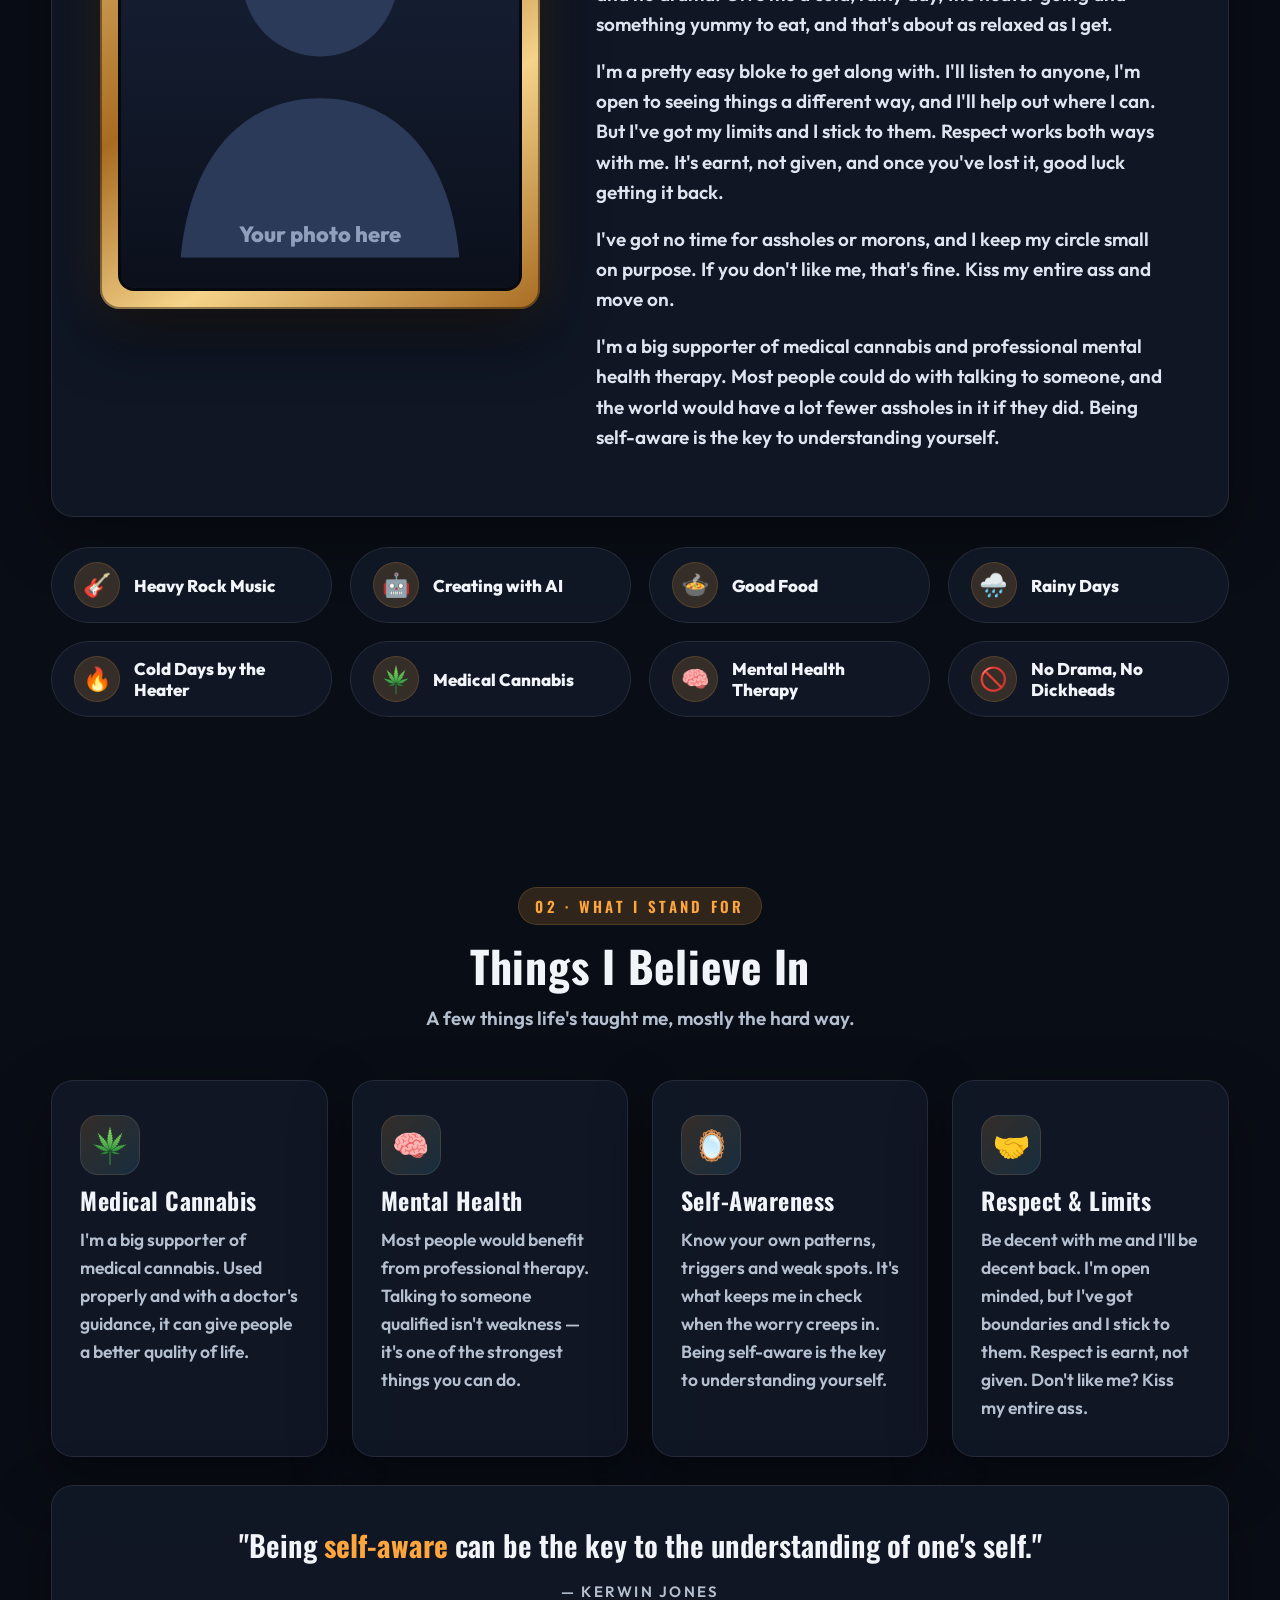
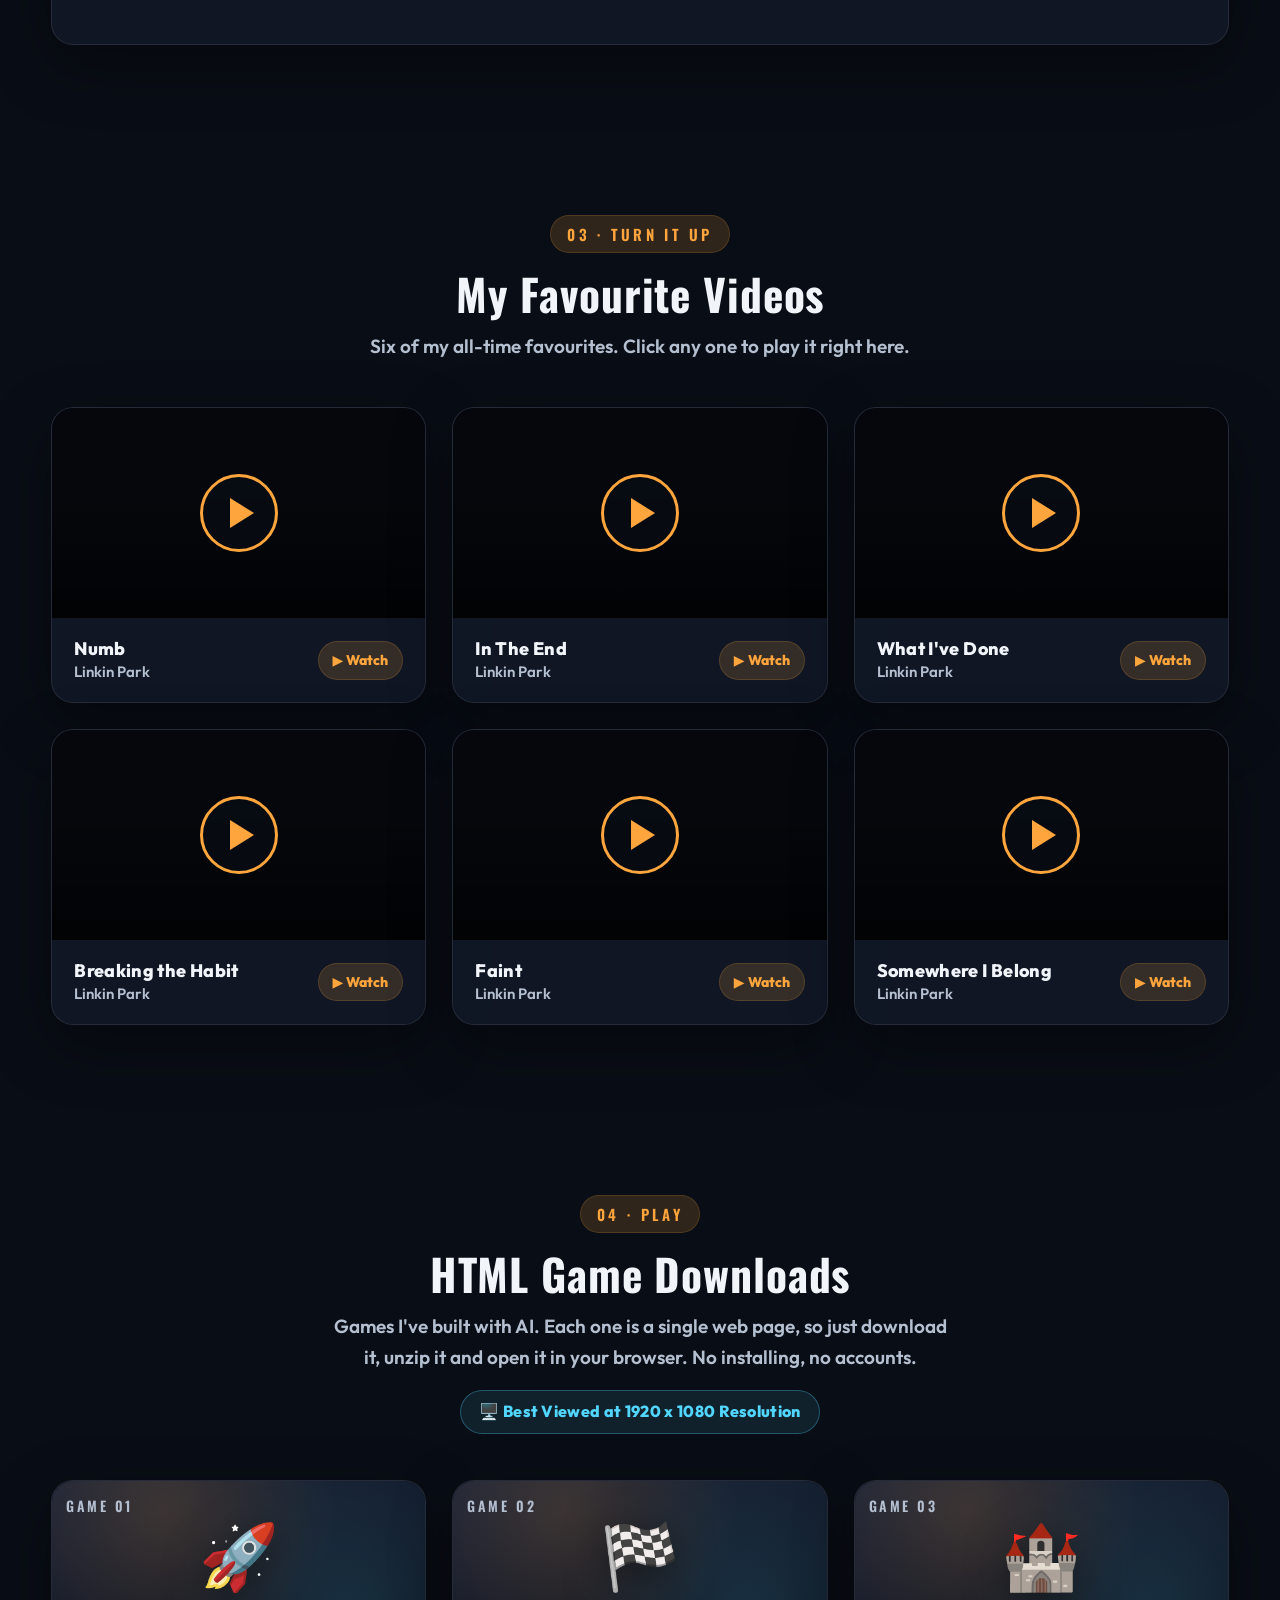
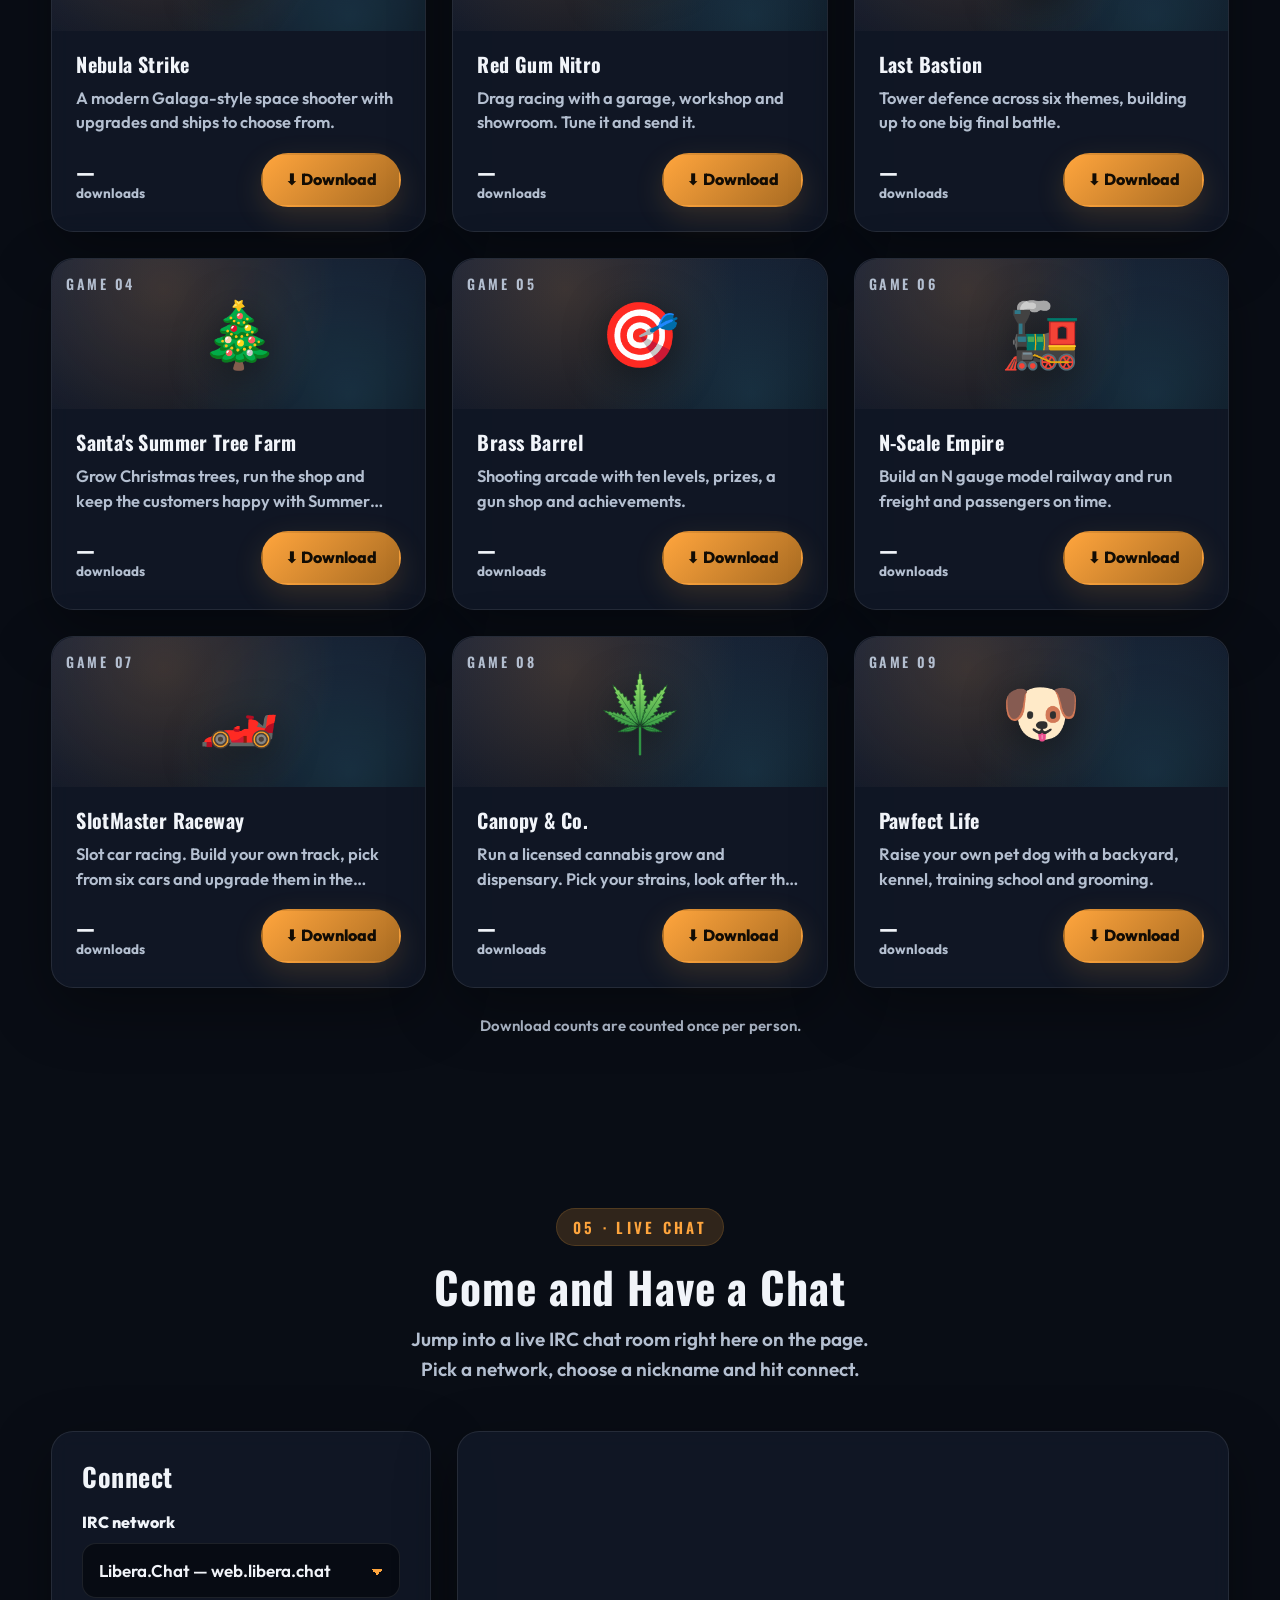
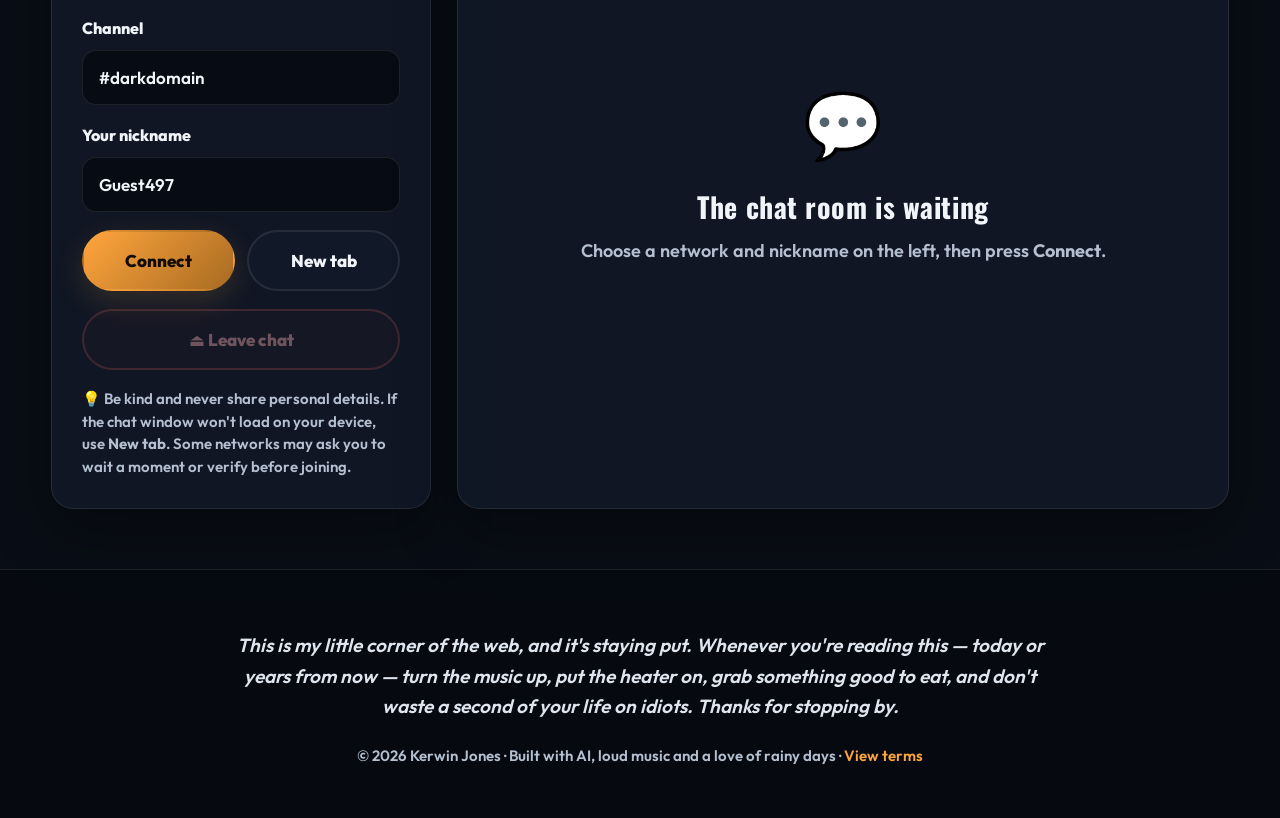
==== commit 2c29c0fa: "Add files via upload" ====
--- a/index.html
+++ b/index.html
@@ -313,8 +313,13 @@
 
 /* ---------- responsive ---------- */
 @media (max-width:1250px){
-  .navlinks{position:fixed;top:var(--nav-h);left:0;right:0;flex-direction:column;align-items:stretch;padding:14px;background:rgba(9,13,21,.96);border-bottom:1px solid var(--line);display:none}
-  .navlinks.open{display:flex}
+  .navlinks{position:fixed;top:calc(var(--nav-h) + 8px);right:clamp(18px,3vw,48px);left:auto;width:max-content;min-width:200px;
+    flex-direction:column;align-items:stretch;gap:4px;padding:10px;border-radius:18px;
+    background:rgba(12,17,28,.97);border:1px solid var(--line);box-shadow:0 18px 50px rgba(0,0,0,.55);
+    backdrop-filter:blur(14px);-webkit-backdrop-filter:blur(14px);
+    display:flex;opacity:0;visibility:hidden;transform:translateY(-8px);transition:opacity .2s,transform .2s,visibility .2s}
+  .navlinks.open{opacity:1;visibility:visible;transform:translateY(0)}
+  .navlinks a{padding:11px 20px;border-radius:12px}
   .menu-btn{display:block}
   .loves,.cards4{grid-template-columns:repeat(2,1fr)}
 
@@ -1366,8 +1371,16 @@
 };
 
 /* ---------- mobile menu + active link ---------- */
-$("#menuBtn").onclick = () => $("#navlinks").classList.toggle("open");
-$$("#navlinks a").forEach(a => a.addEventListener("click", () => $("#navlinks").classList.remove("open")));
+/* Pop-out menu (smaller screens): closes when you click a link or anywhere
+   off the menu, and hides by itself 3 seconds after the mouse leaves it. */
+const nav = $("#navlinks"); let navTimer = 0;
+const closeNav = () => { clearTimeout(navTimer); nav.classList.remove("open"); };
+const startNavTimer = () => { clearTimeout(navTimer); navTimer = setTimeout(closeNav, 3000); };
+$("#menuBtn").onclick = e => { e.stopPropagation(); nav.classList.contains("open") ? closeNav() : (nav.classList.add("open"), startNavTimer()); };
+nav.addEventListener("mouseenter", () => clearTimeout(navTimer));
+nav.addEventListener("mouseleave", () => { if (nav.classList.contains("open")) startNavTimer(); });
+$$("#navlinks a").forEach(a => a.addEventListener("click", closeNav));
+document.addEventListener("click", e => { if (nav.classList.contains("open") && !nav.contains(e.target)) closeNav(); });
 const io = new IntersectionObserver(es => es.forEach(en => {
   if (en.isIntersecting) $$("#navlinks a").forEach(a => a.classList.toggle("active", a.getAttribute("href") === "#" + en.target.id));
 }), { rootMargin: "-45% 0px -50% 0px" });
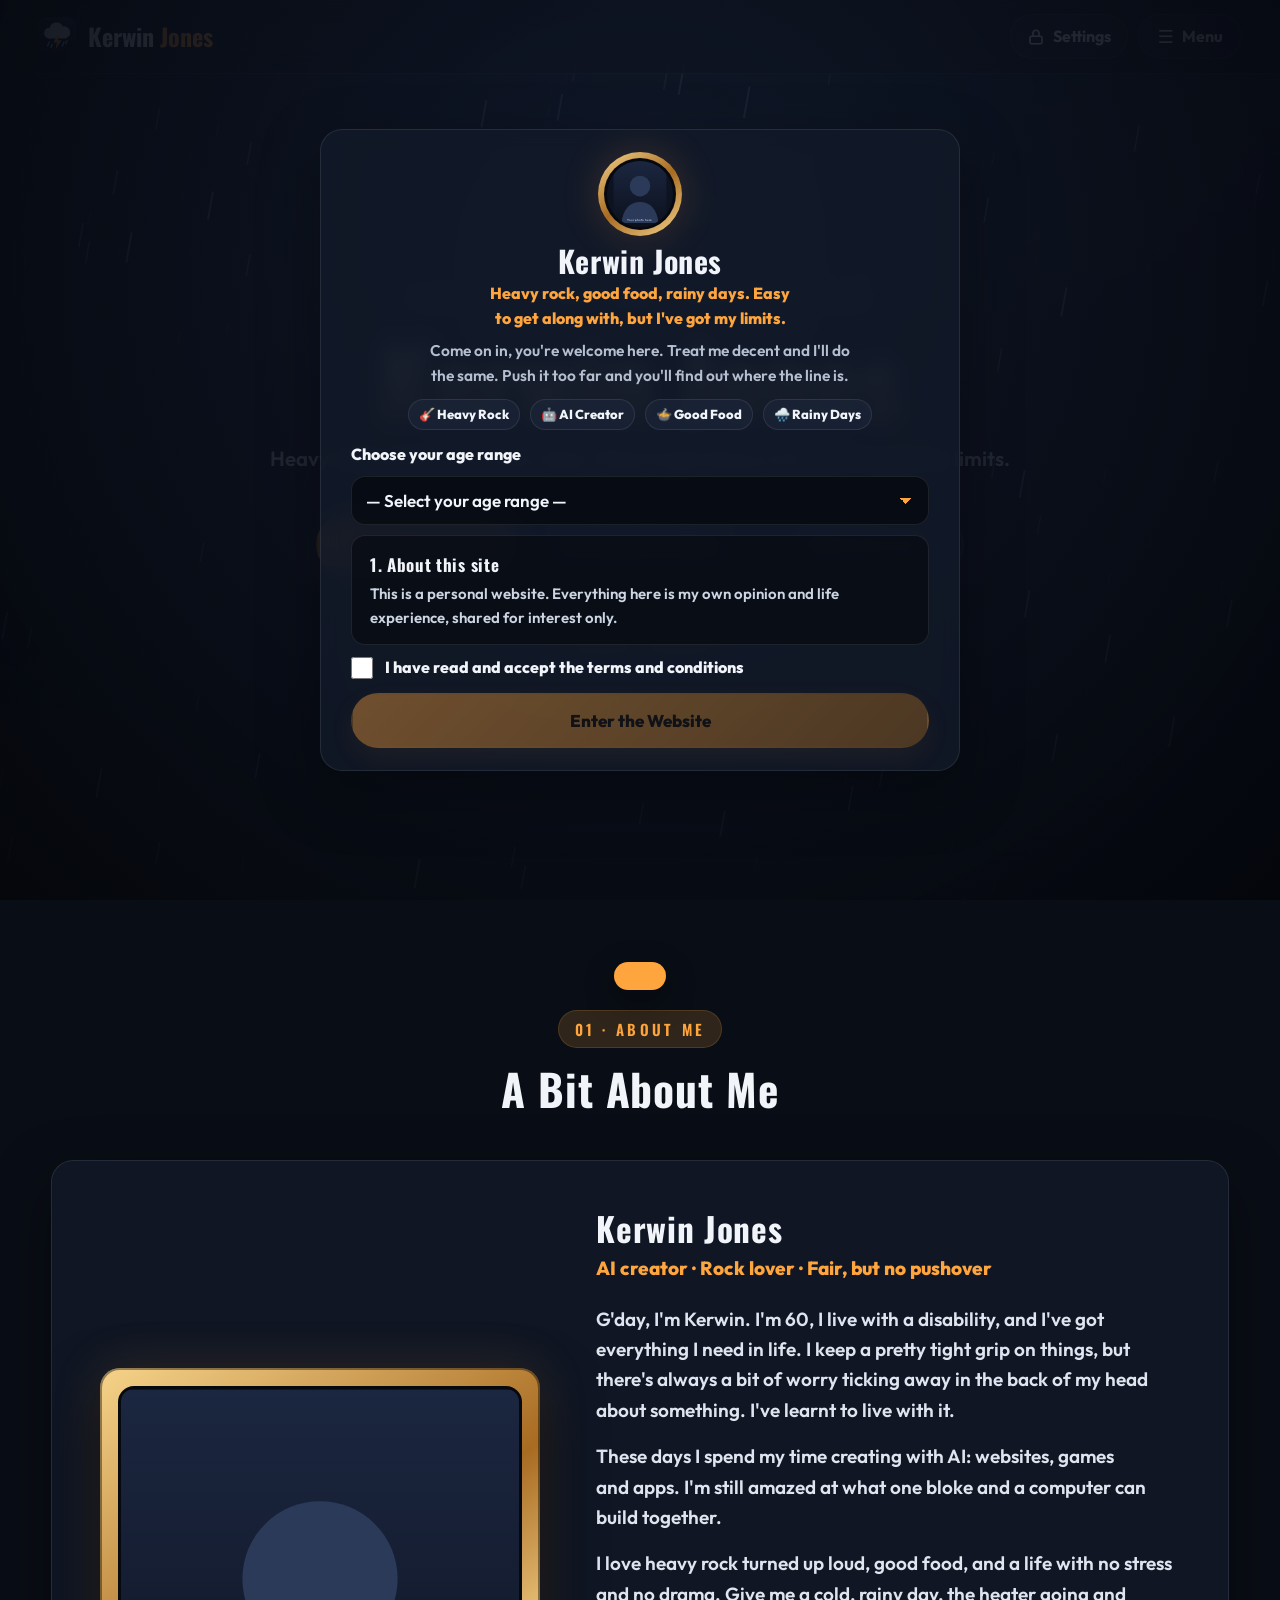
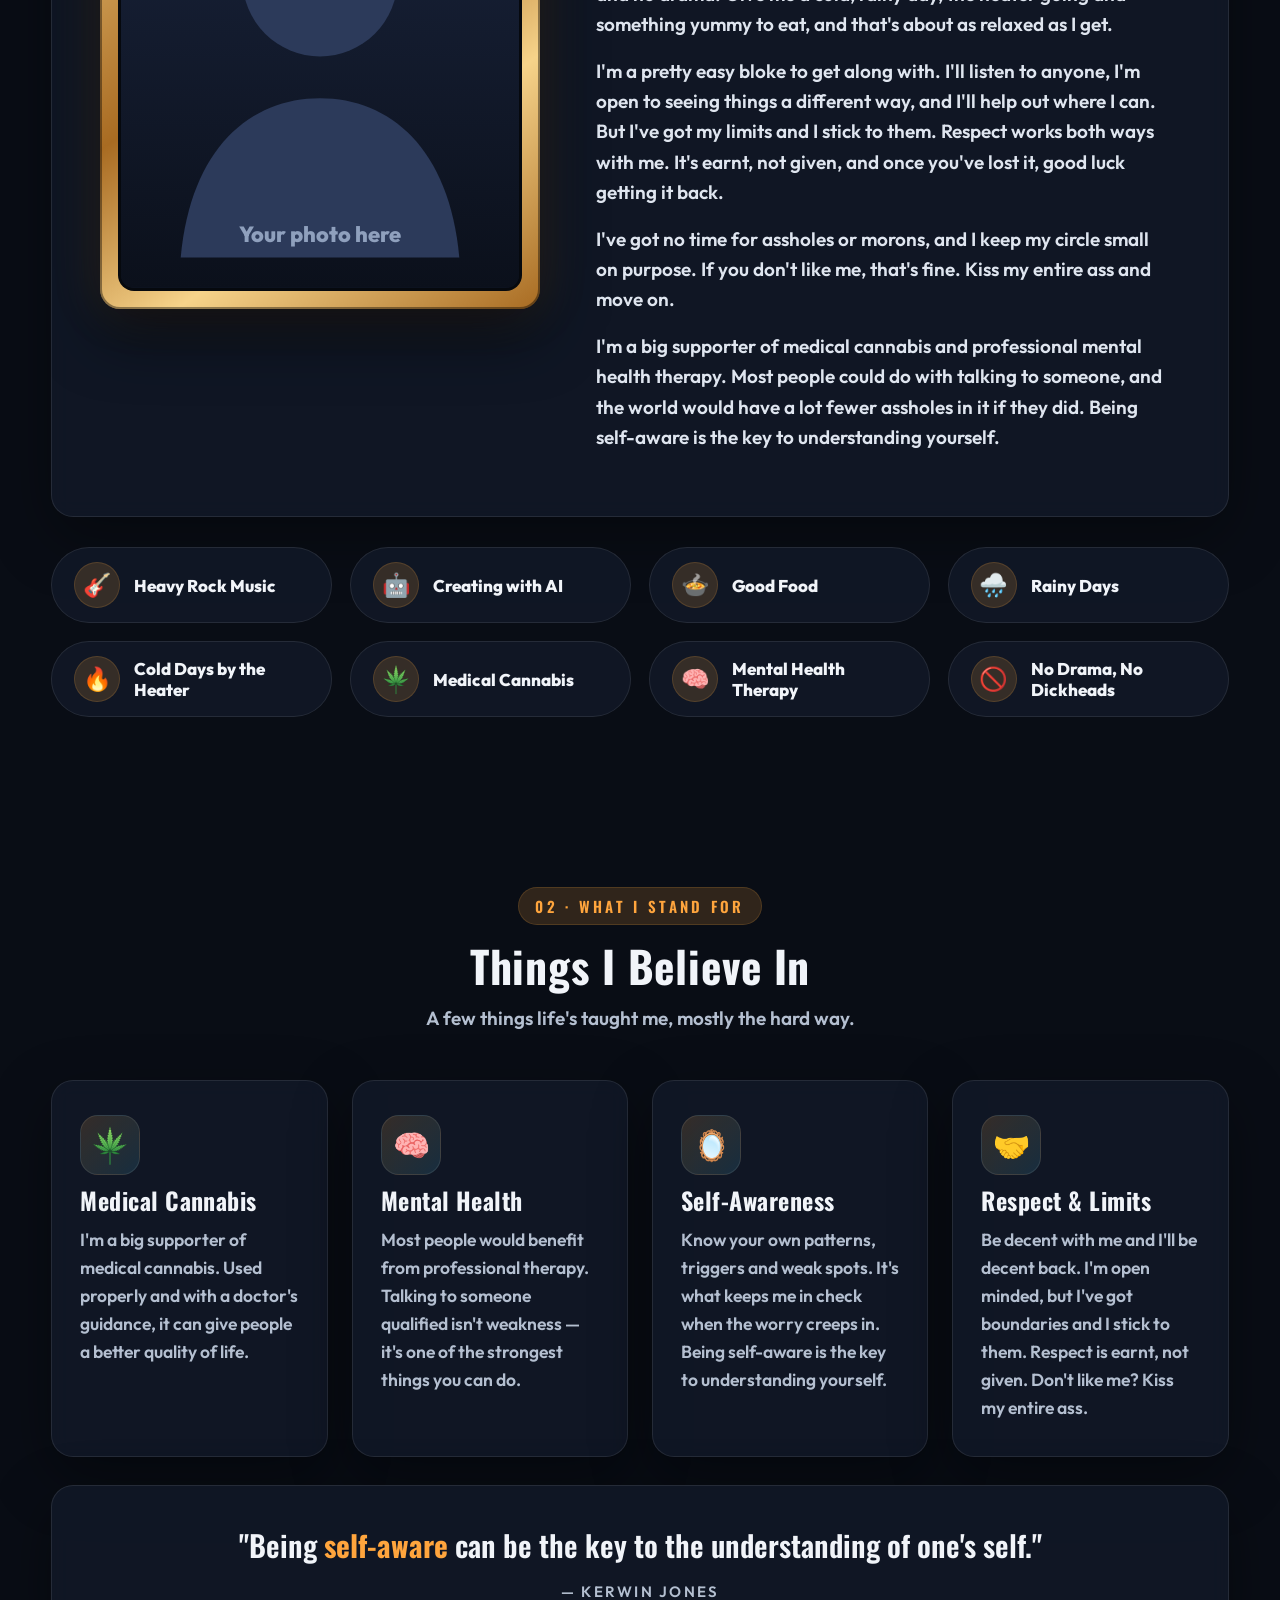
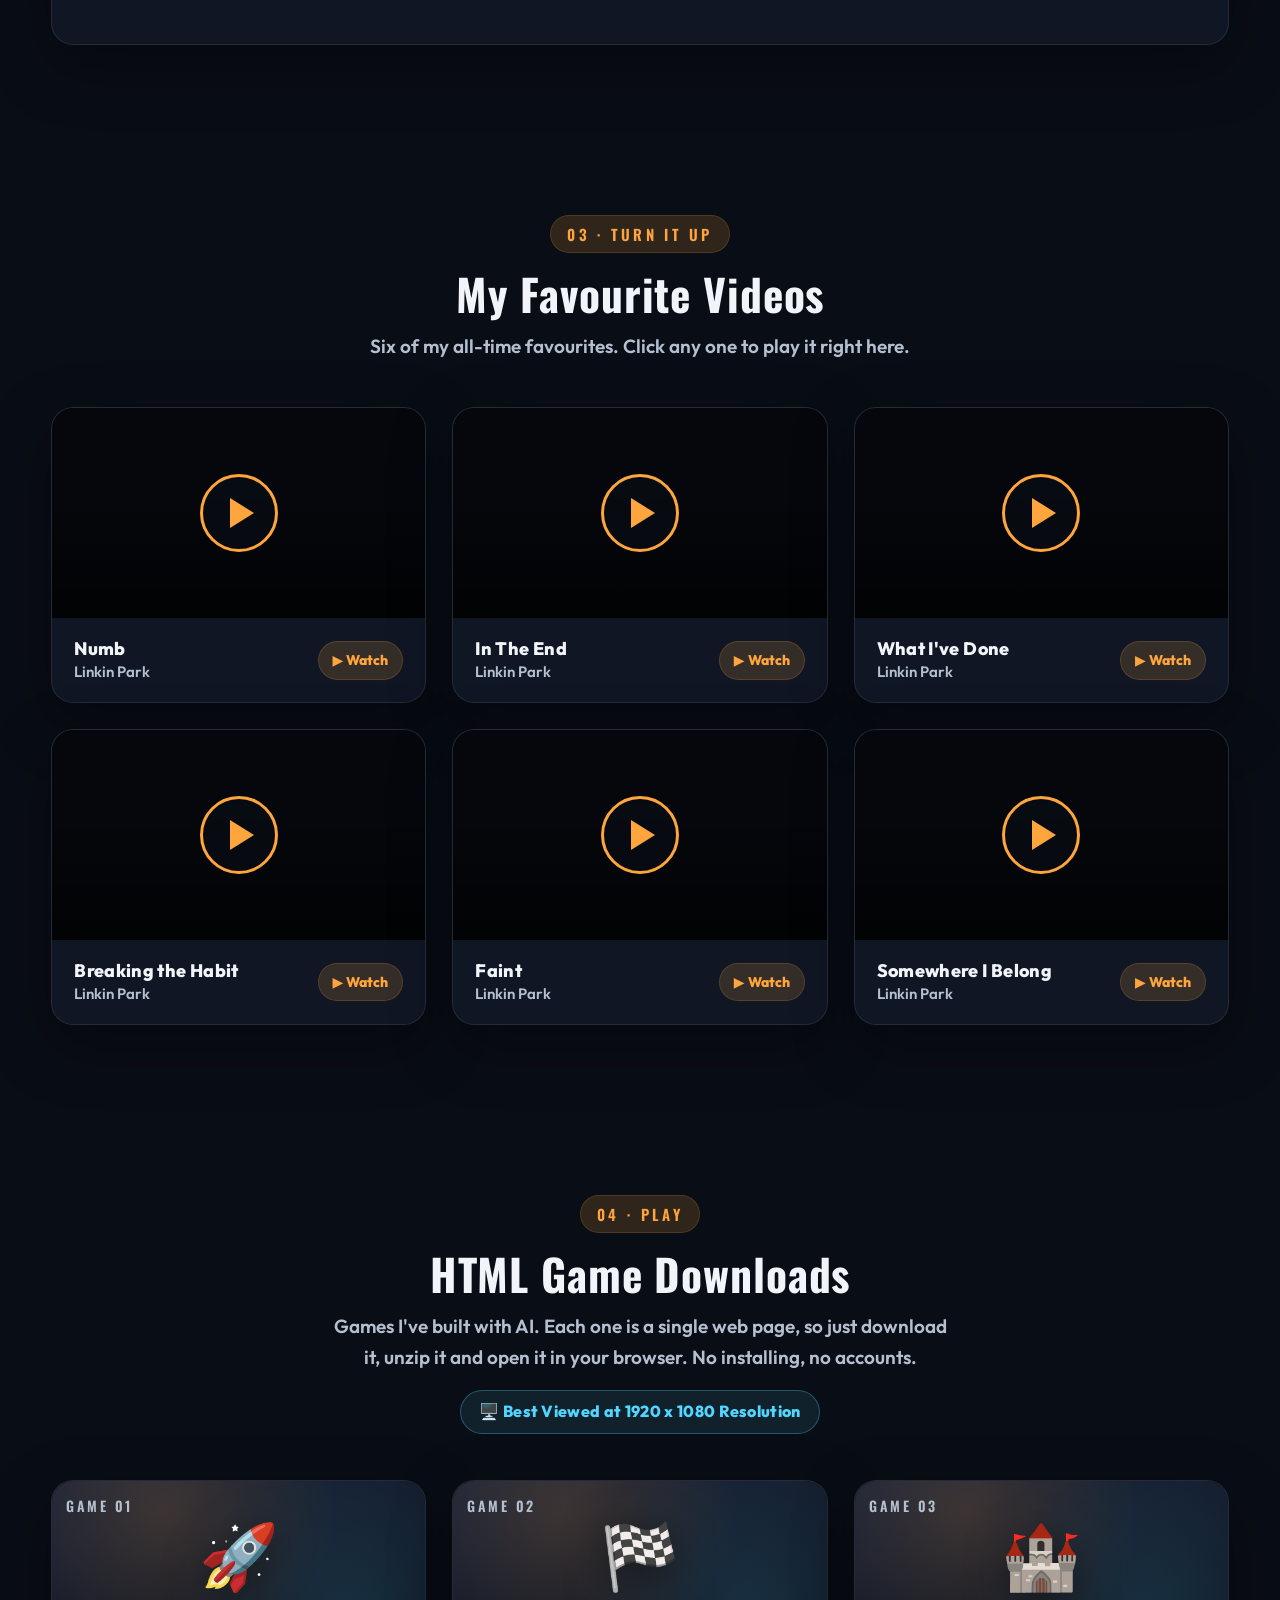
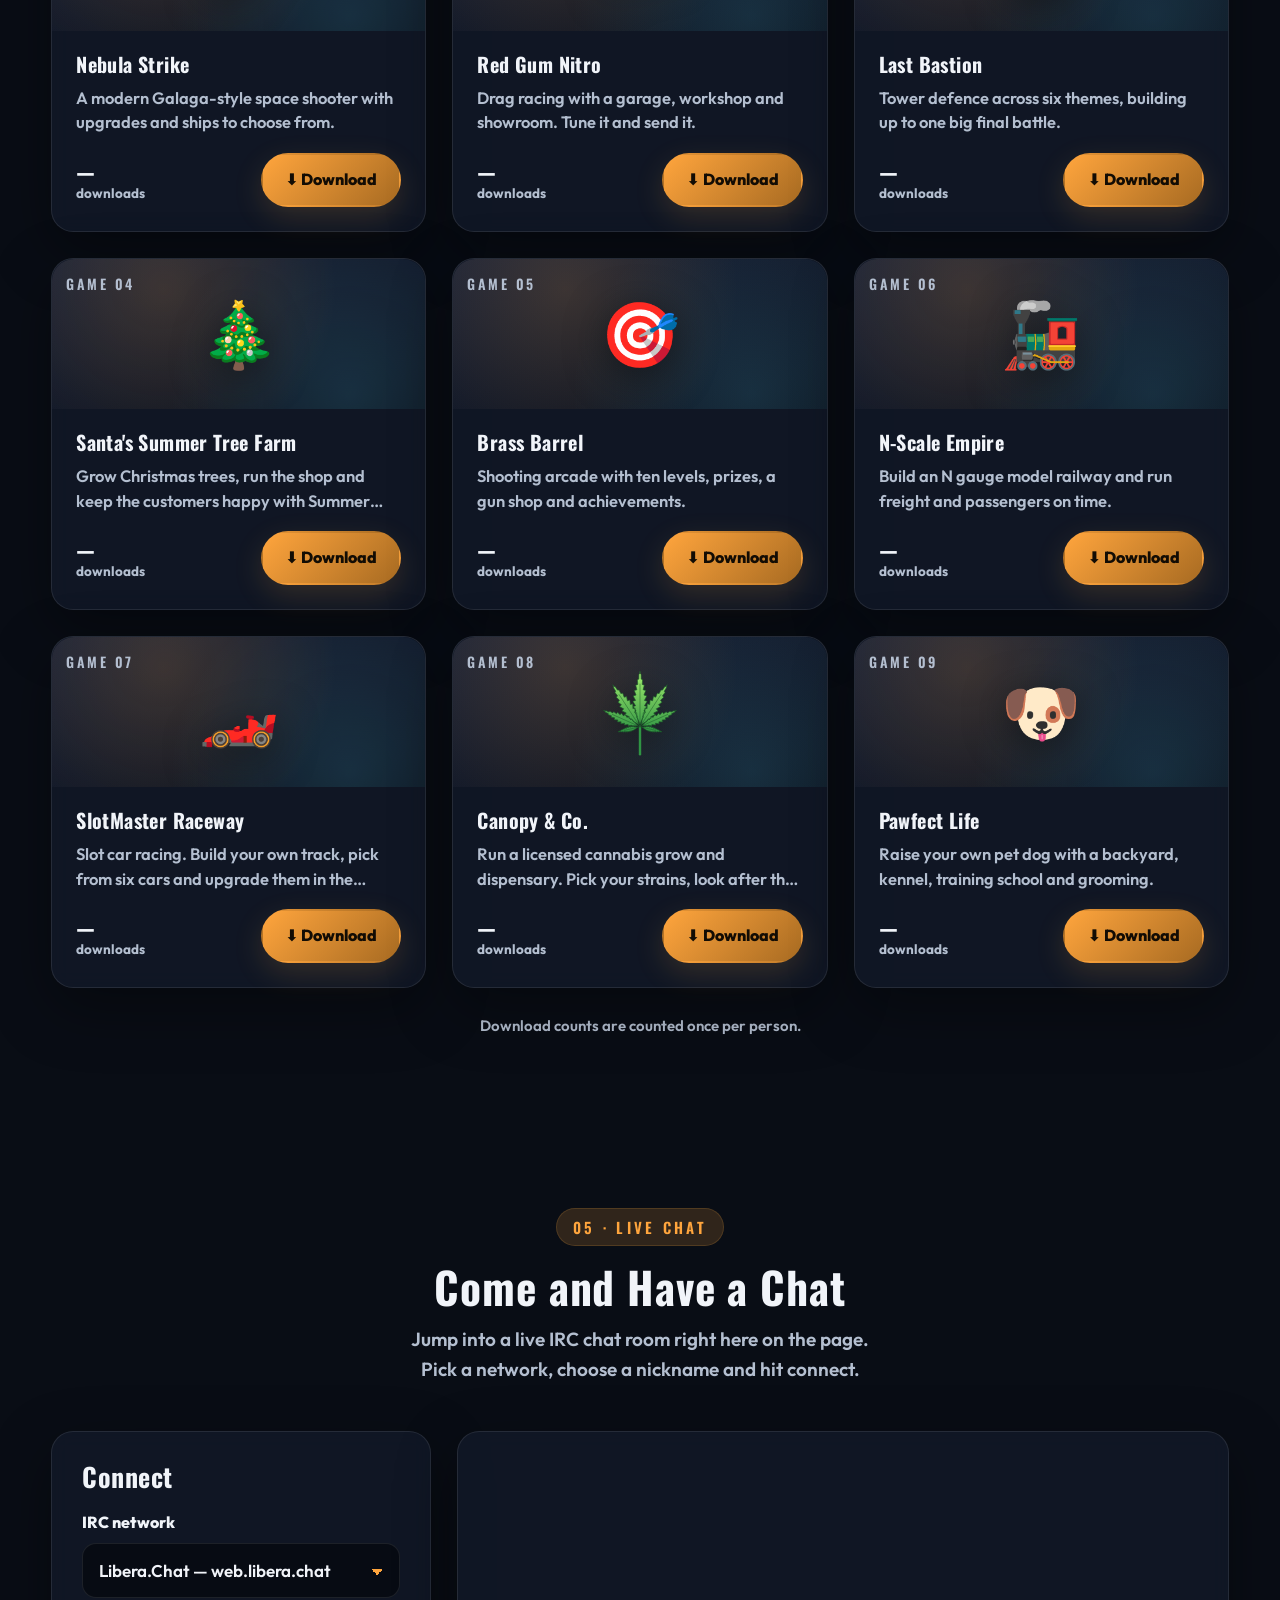
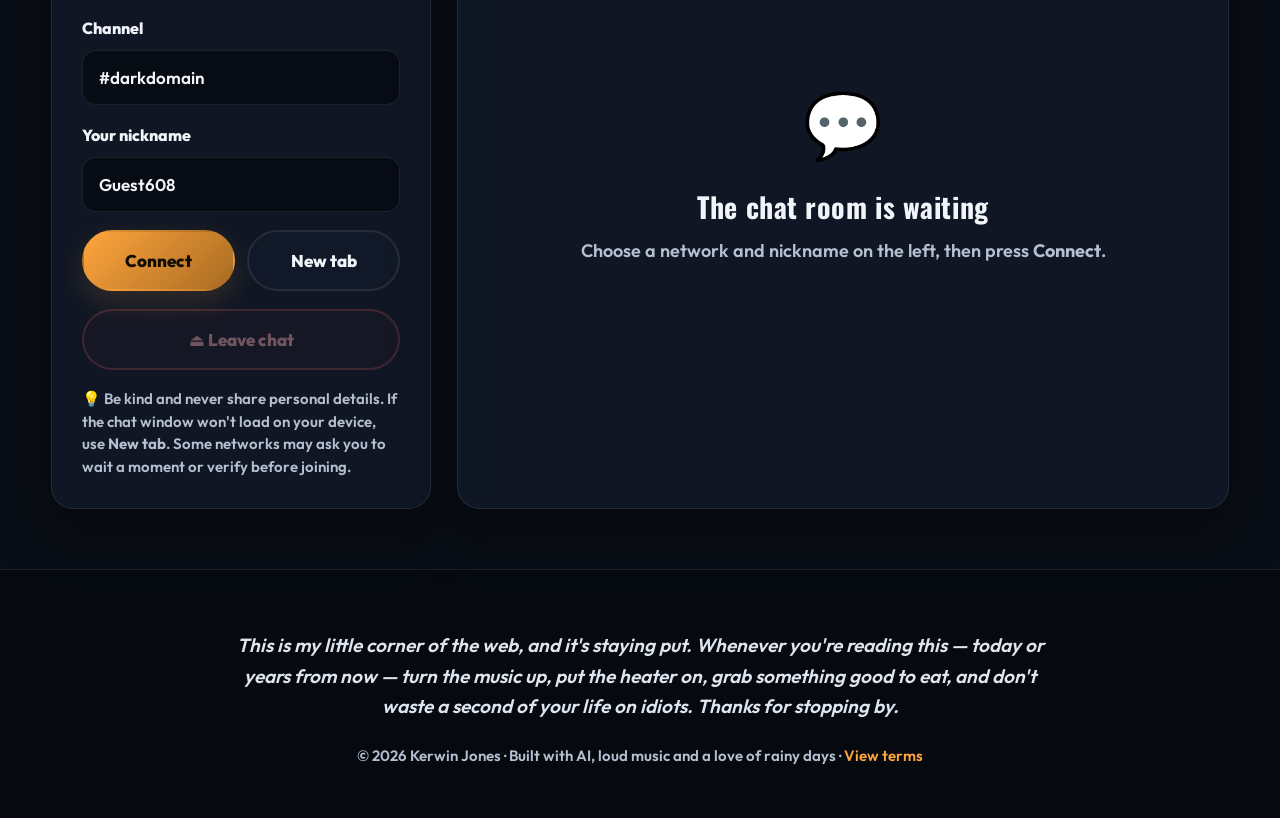
==== commit d643567a: "Add files via upload" ====
--- a/index.html
+++ b/index.html
@@ -69,14 +69,22 @@
 .brand{display:flex;align-items:center;gap:12px;text-decoration:none;font-family:var(--head);font-size:24px;font-weight:700;white-space:nowrap}
 .brand svg{width:38px;height:38px;flex:none}
 .brand span b{color:var(--accent)}
-.navlinks{display:flex;gap:6px;align-items:center;flex-wrap:nowrap}
-.navlinks a{text-decoration:none;padding:9px 16px;border-radius:999px;font-weight:700;font-size:16px;color:var(--muted);transition:.25s;white-space:nowrap}
+/* pop-out menu (all screen sizes) */
+.navlinks{position:fixed;top:calc(var(--nav-h) + 8px);right:clamp(18px,3vw,48px);width:max-content;min-width:210px;z-index:60;
+  display:flex;flex-direction:column;align-items:stretch;gap:4px;padding:10px;border-radius:18px;
+  background:rgba(12,17,28,.97);border:1px solid var(--line);box-shadow:0 18px 50px rgba(0,0,0,.55);
+  backdrop-filter:blur(14px);-webkit-backdrop-filter:blur(14px);
+  opacity:0;visibility:hidden;transform:translateY(-8px);transition:opacity .2s,transform .2s,visibility .2s}
+.navlinks.open{opacity:1;visibility:visible;transform:translateY(0)}
+.navlinks a{text-decoration:none;padding:11px 20px;border-radius:12px;font-weight:700;font-size:17px;color:var(--muted);transition:.25s;white-space:nowrap}
 .navlinks a:hover,.navlinks a.active{color:var(--text);background:var(--panel2)}
 .gear{display:flex;align-items:center;gap:8px;border:1px solid var(--line);background:var(--panel);color:var(--text);
   padding:9px 16px;border-radius:999px;cursor:pointer;font-weight:700;font-size:16px;transition:.25s}
 .gear:hover{border-color:var(--accent);box-shadow:0 0 18px var(--accent-soft)}
 .gear svg{width:18px;height:18px}
-.menu-btn{display:none;background:none;border:1px solid var(--line);color:var(--text);border-radius:12px;padding:8px 12px;font-size:20px;cursor:pointer}
+.menu-btn{display:flex;align-items:center;gap:8px;border:1px solid var(--line);background:var(--panel);color:var(--text);padding:9px 18px;border-radius:999px;font-weight:700;font-size:16px;cursor:pointer;transition:.25s}
+.menu-btn:hover,.menu-btn.on{border-color:var(--accent);box-shadow:0 0 18px var(--accent-soft)}
+.menu-btn .bars{font-size:18px;line-height:1}
 
 /* ---------- layout ---------- */
 .wrap{width:min(1360px,92vw);margin:0 auto}
@@ -313,14 +321,6 @@
 
 /* ---------- responsive ---------- */
 @media (max-width:1250px){
-  .navlinks{position:fixed;top:calc(var(--nav-h) + 8px);right:clamp(18px,3vw,48px);left:auto;width:max-content;min-width:200px;
-    flex-direction:column;align-items:stretch;gap:4px;padding:10px;border-radius:18px;
-    background:rgba(12,17,28,.97);border:1px solid var(--line);box-shadow:0 18px 50px rgba(0,0,0,.55);
-    backdrop-filter:blur(14px);-webkit-backdrop-filter:blur(14px);
-    display:flex;opacity:0;visibility:hidden;transform:translateY(-8px);transition:opacity .2s,transform .2s,visibility .2s}
-  .navlinks.open{opacity:1;visibility:visible;transform:translateY(0)}
-  .navlinks a{padding:11px 20px;border-radius:12px}
-  .menu-btn{display:block}
   .loves,.cards4{grid-template-columns:repeat(2,1fr)}
 
   .vgrid{grid-template-columns:repeat(2,1fr)}
@@ -438,7 +438,7 @@
       <svg viewBox="0 0 24 24" fill="none" stroke="currentColor" stroke-width="2.2" stroke-linecap="round" stroke-linejoin="round"><rect x="4" y="11" width="16" height="10" rx="2"/><path d="M8 11V7a4 4 0 0 1 8 0v4"/></svg>
       <span class="lbl">Settings</span>
     </button>
-    <button class="menu-btn" id="menuBtn" aria-label="Menu">☰</button>
+    <button class="menu-btn" id="menuBtn" aria-label="Menu"><span class="bars">☰</span><span class="lbl">Menu</span></button>
   </div>
 </nav>
 
@@ -1371,12 +1371,12 @@
 };
 
 /* ---------- mobile menu + active link ---------- */
-/* Pop-out menu (smaller screens): closes when you click a link or anywhere
+/* Pop-out menu: closes when you click a link or anywhere
    off the menu, and hides by itself 3 seconds after the mouse leaves it. */
 const nav = $("#navlinks"); let navTimer = 0;
-const closeNav = () => { clearTimeout(navTimer); nav.classList.remove("open"); };
+const closeNav = () => { clearTimeout(navTimer); nav.classList.remove("open"); $("#menuBtn").classList.remove("on"); };
 const startNavTimer = () => { clearTimeout(navTimer); navTimer = setTimeout(closeNav, 3000); };
-$("#menuBtn").onclick = e => { e.stopPropagation(); nav.classList.contains("open") ? closeNav() : (nav.classList.add("open"), startNavTimer()); };
+$("#menuBtn").onclick = e => { e.stopPropagation(); nav.classList.contains("open") ? closeNav() : (nav.classList.add("open"), $("#menuBtn").classList.add("on"), startNavTimer()); };
 nav.addEventListener("mouseenter", () => clearTimeout(navTimer));
 nav.addEventListener("mouseleave", () => { if (nav.classList.contains("open")) startNavTimer(); });
 $$("#navlinks a").forEach(a => a.addEventListener("click", closeNav));
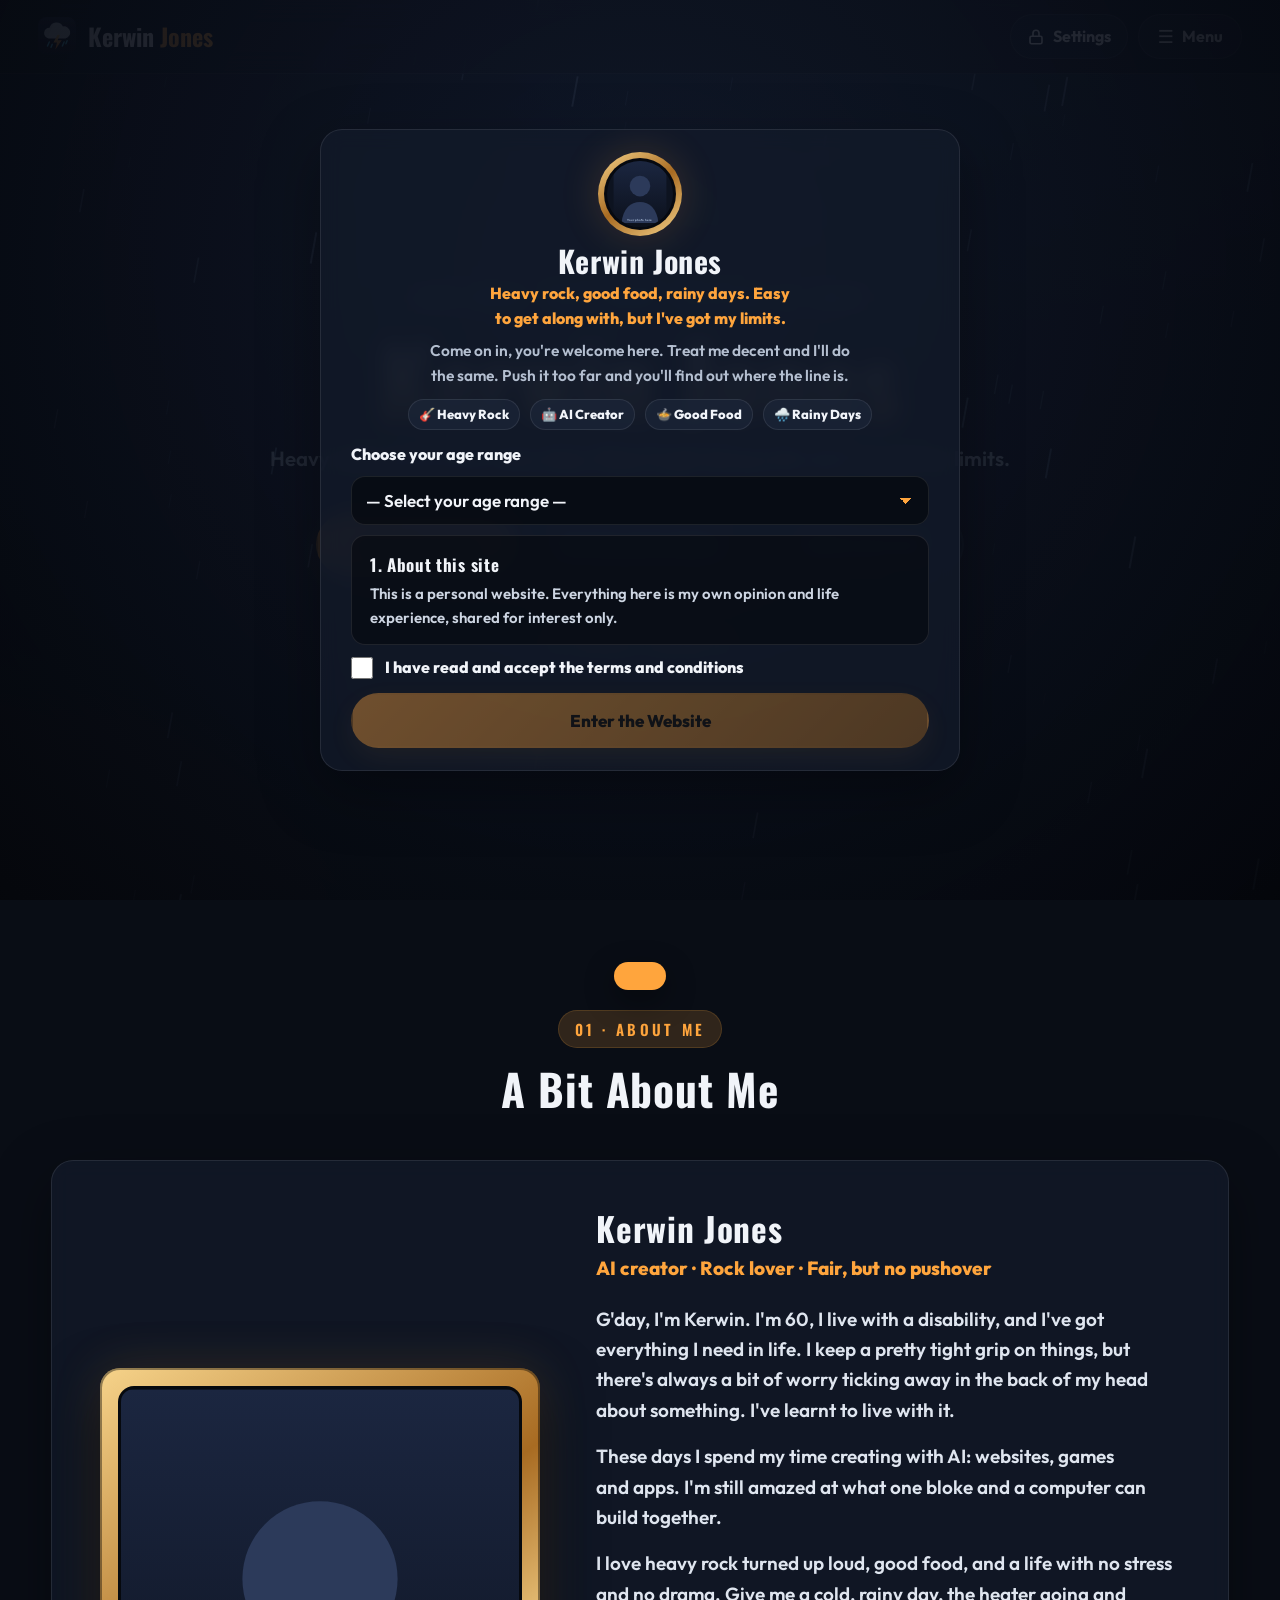
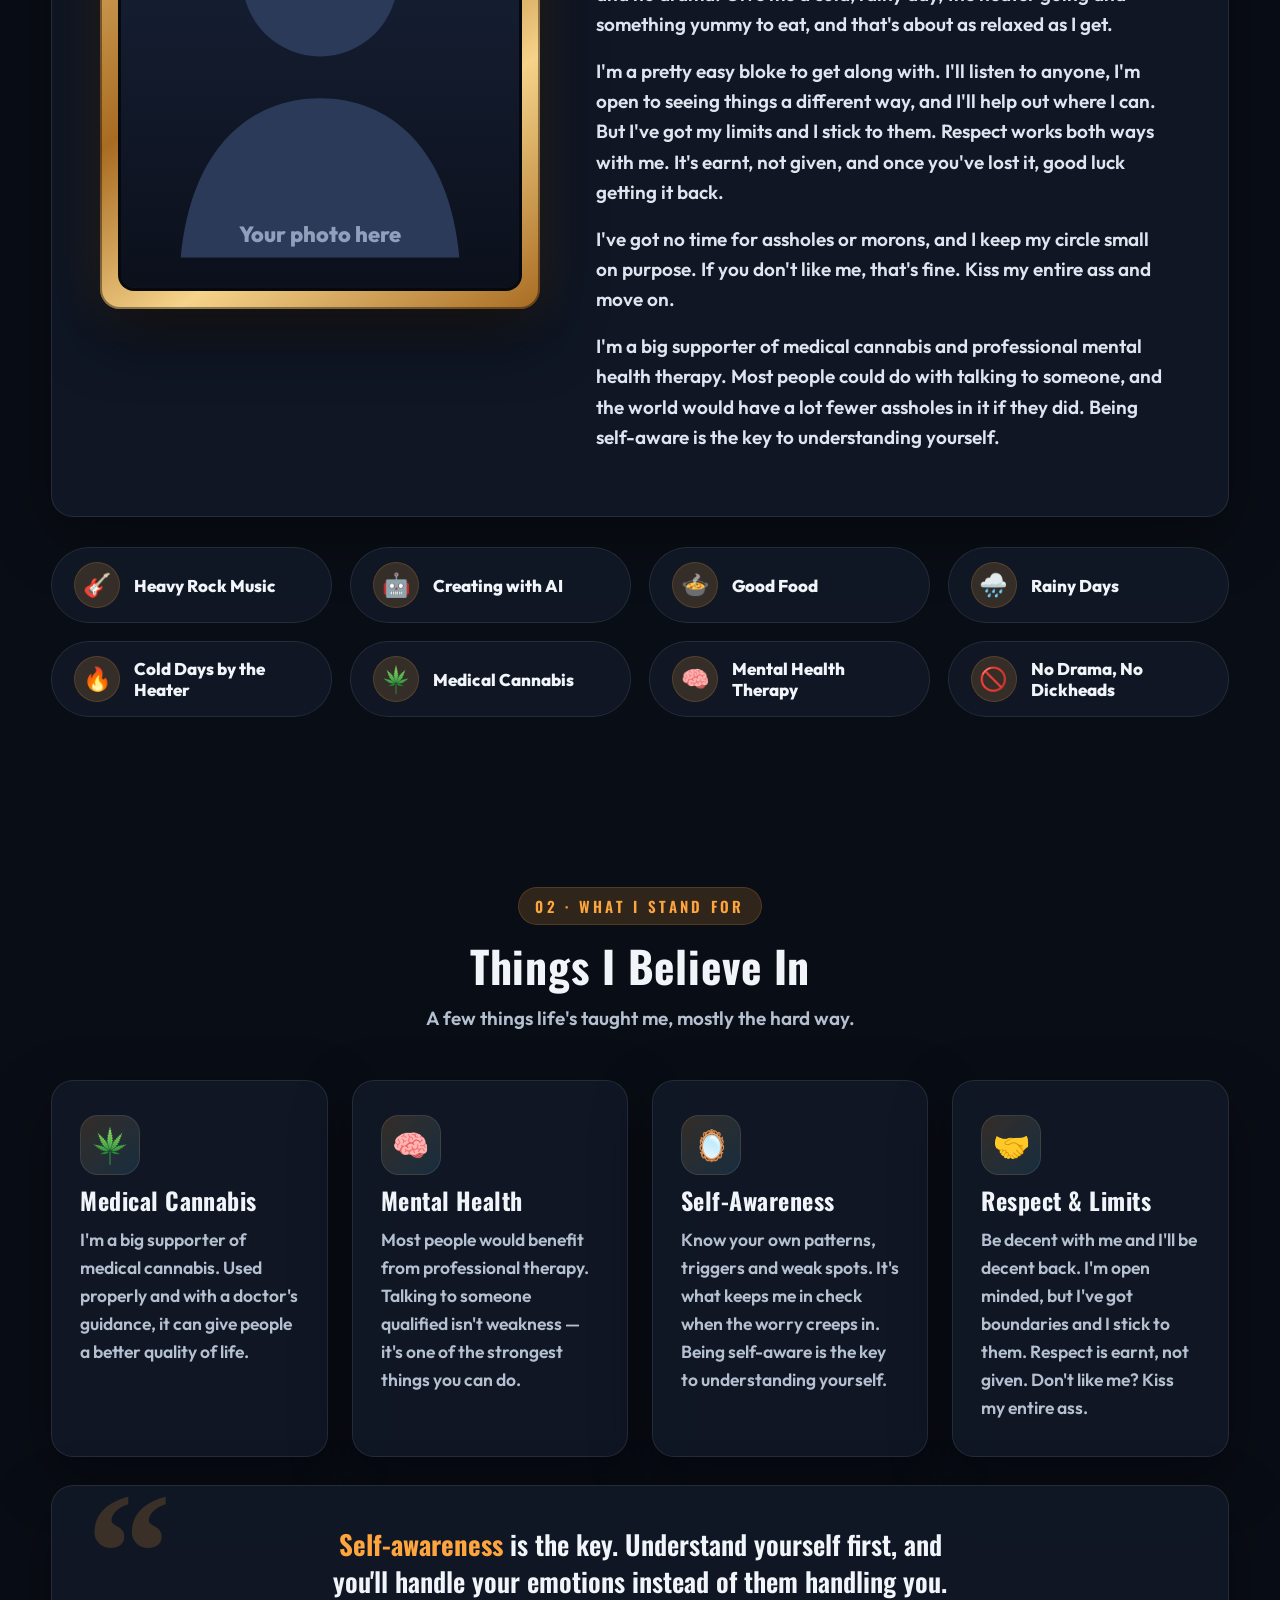
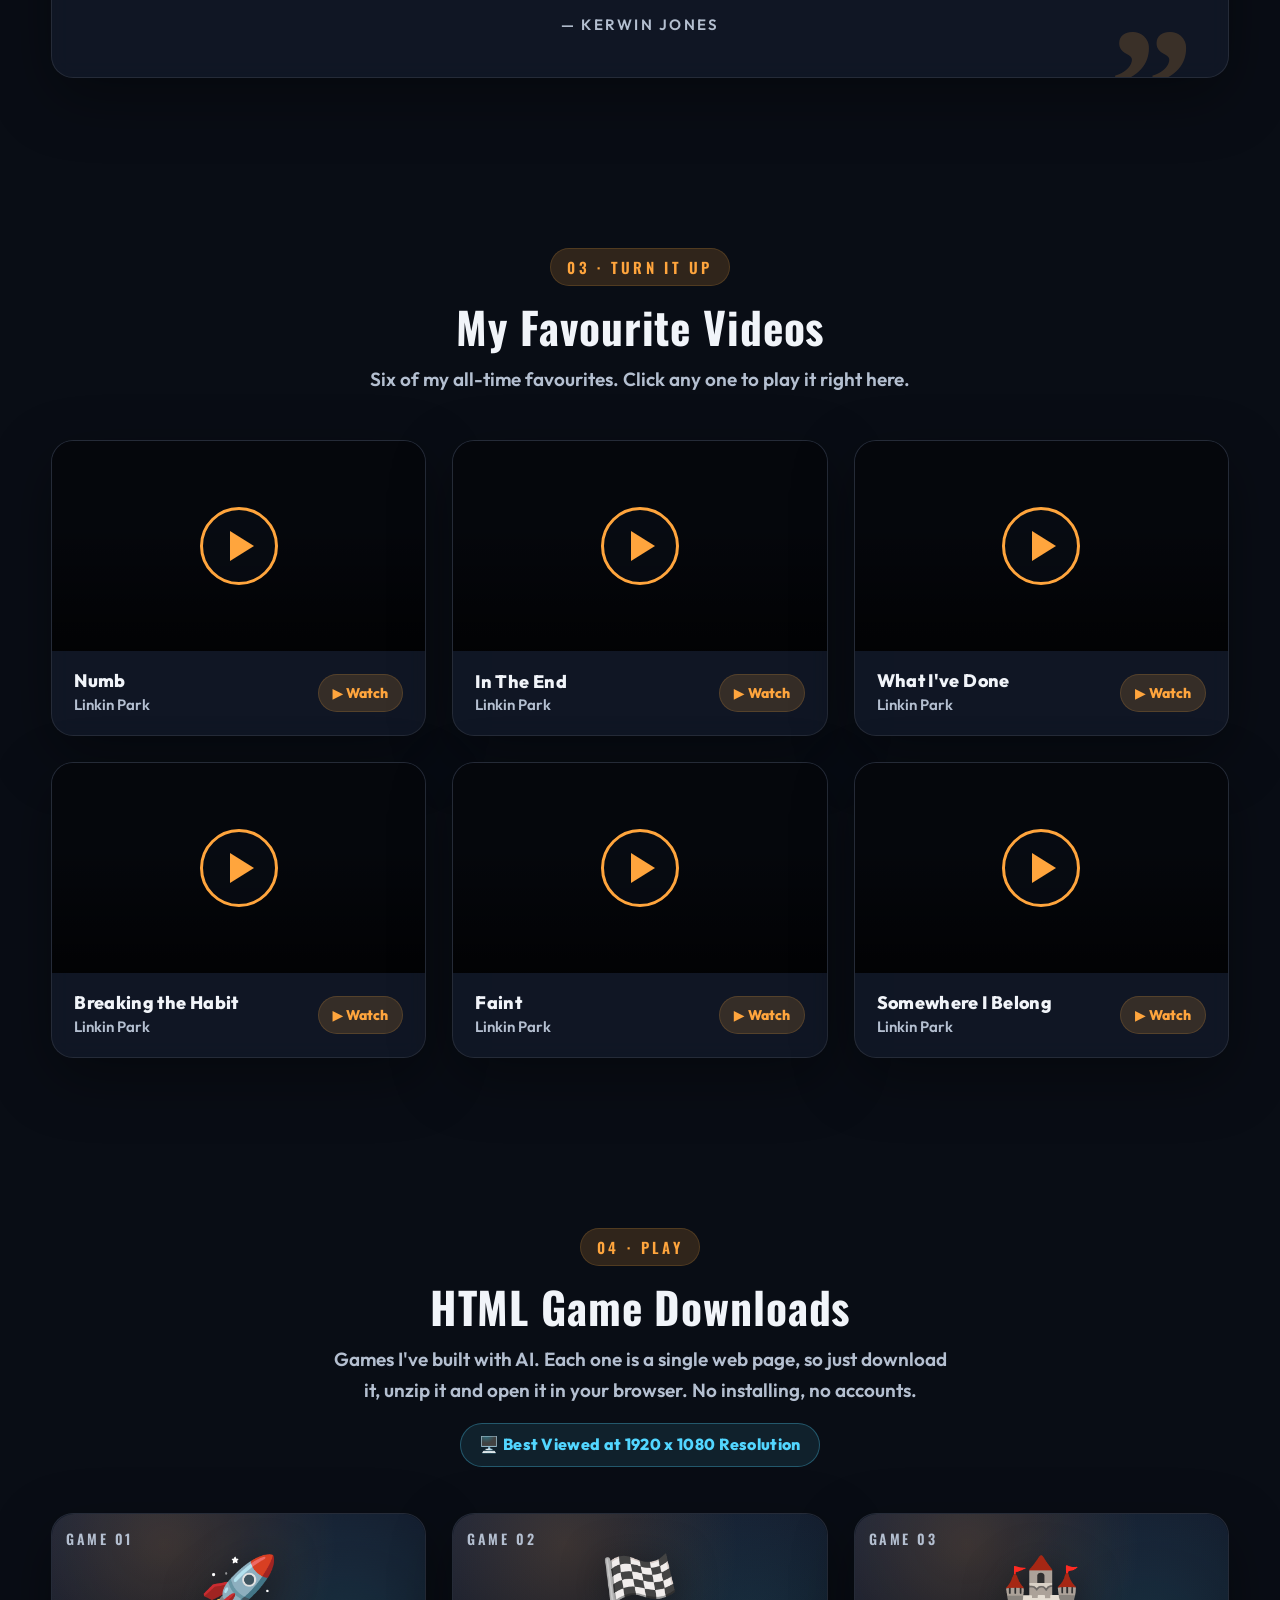
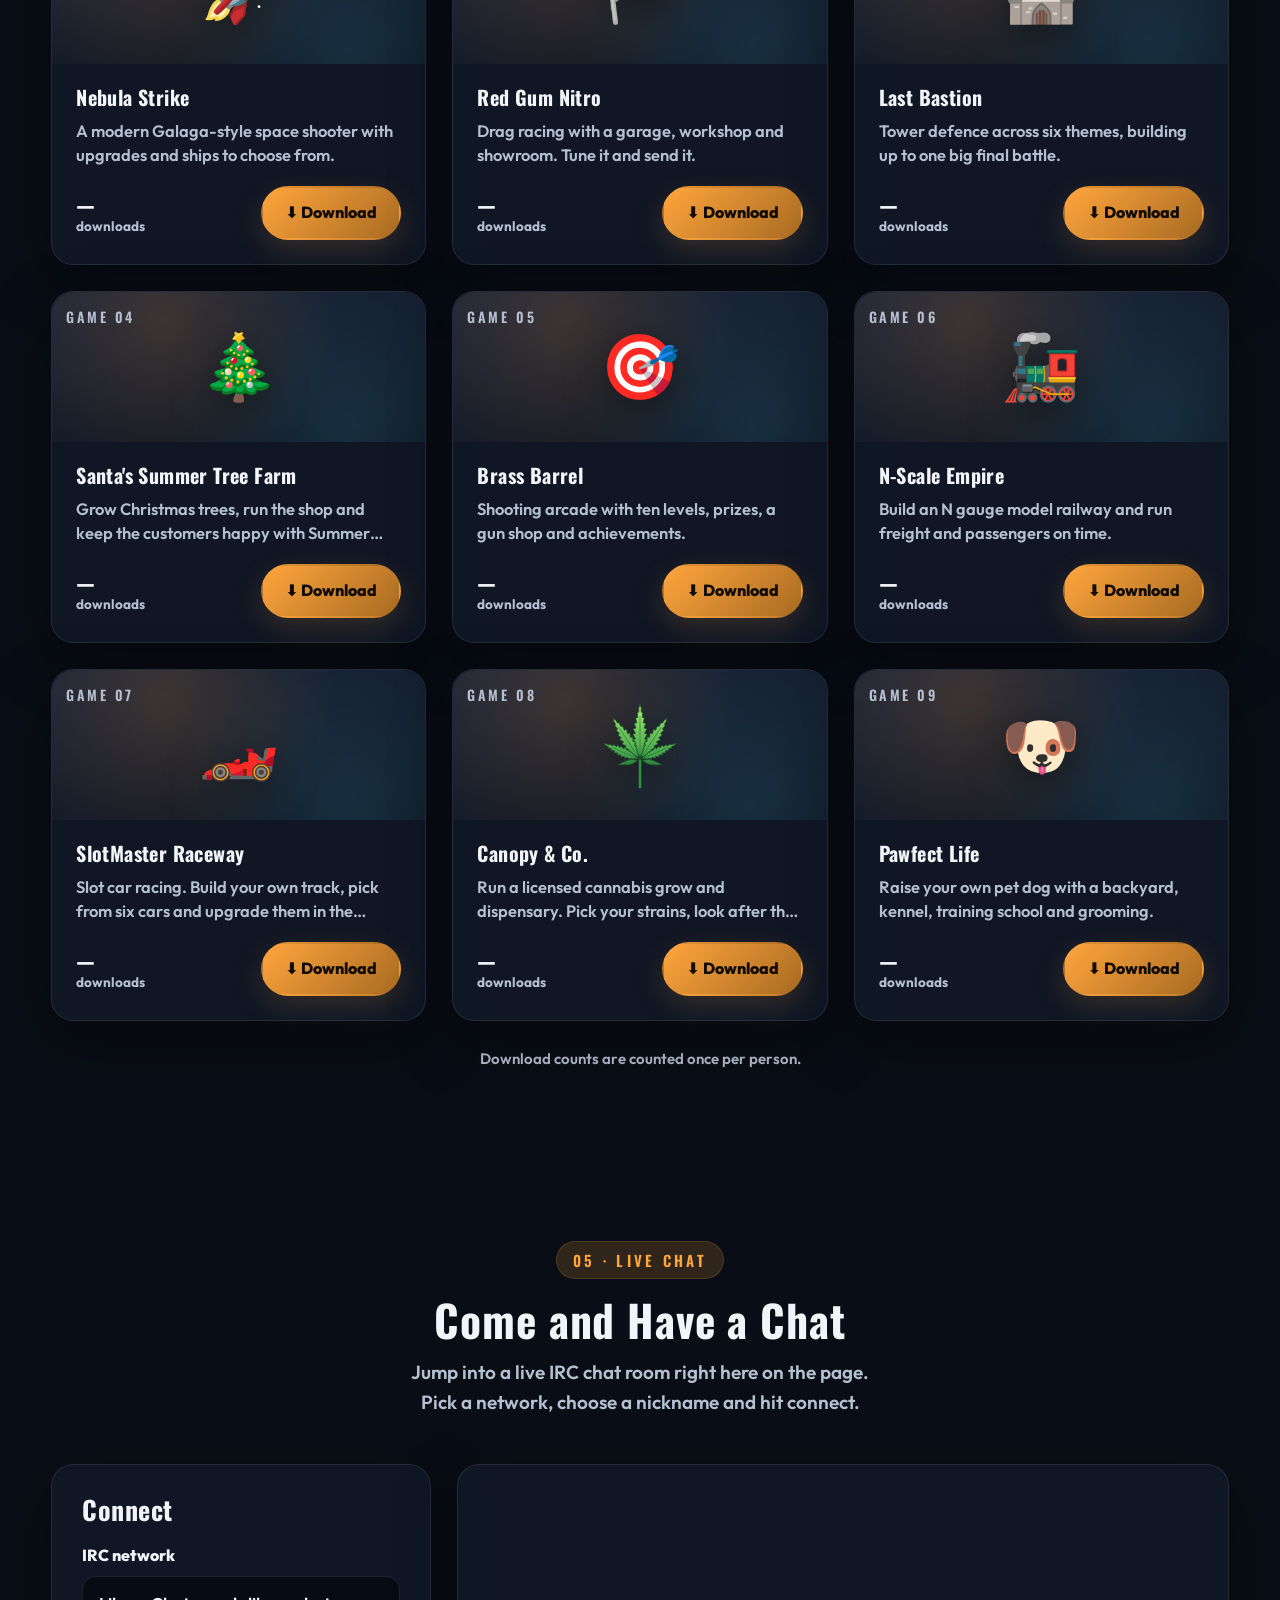
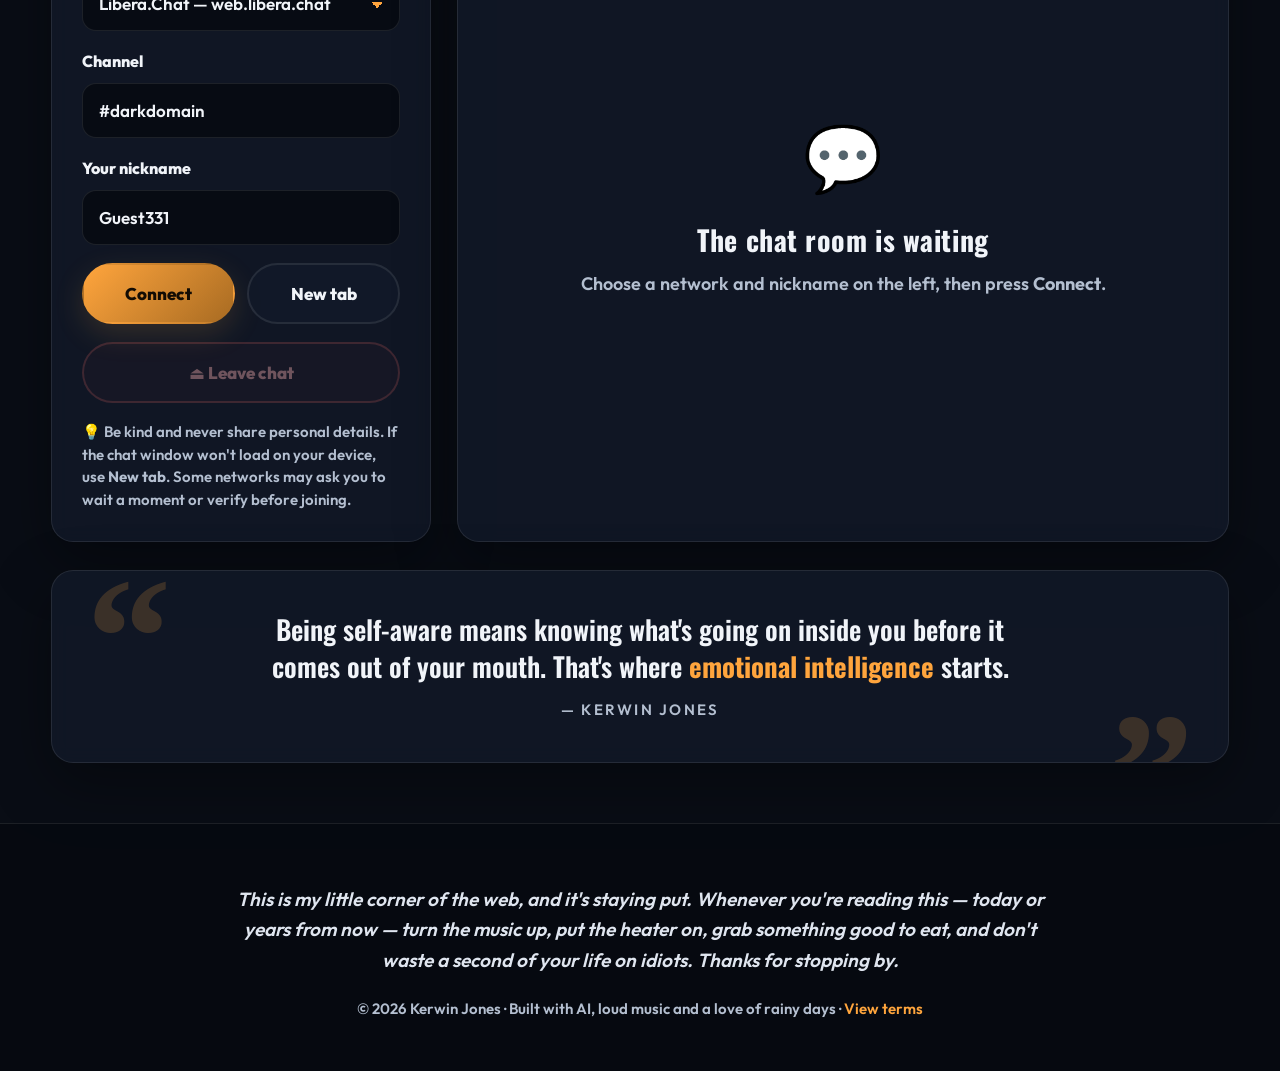
==== commit 35cef5a1: "Add files via upload" ====
--- a/index.html
+++ b/index.html
@@ -145,7 +145,9 @@
 .card h3{font-size:24px}
 .card p{color:var(--muted);font-size:17.5px}
 .quote{margin-top:28px;padding:40px 48px;text-align:center;position:relative;overflow:hidden}
-.quote blockquote{font-family:var(--head);font-size:clamp(24px,2.3vw,36px);font-weight:600;line-height:1.35}
+.quote::before{content:"\201C";position:absolute;left:34px;top:-18px;font-family:Georgia,serif;font-size:170px;line-height:1;color:var(--accent);opacity:.18;pointer-events:none}
+.quote::after{content:"\201D";position:absolute;right:34px;bottom:-96px;font-family:Georgia,serif;font-size:170px;line-height:1;color:var(--accent);opacity:.18;pointer-events:none}
+.quote blockquote{font-family:var(--head);font-size:clamp(24px,2.1vw,34px);font-weight:600;line-height:1.35;max-width:1050px;margin:0 auto;text-wrap:balance}
 .quote blockquote b{color:var(--accent)}
 .quote cite{display:block;margin-top:14px;color:var(--muted);font-style:normal;letter-spacing:.15em;text-transform:uppercase;font-size:15px}
 
@@ -493,7 +495,7 @@
           <p>Be decent with me and I'll be decent back. I'm open minded, but I've got boundaries and I stick to them. Respect is earnt, not given. Don't like me? Kiss my entire ass.</p></div>
       </div>
       <div class="quote panel">
-        <blockquote>"Being <b>self-aware</b> can be the key to the understanding of one's self."</blockquote>
+        <blockquote><b>Self-awareness</b> is the key. Understand yourself first, and you'll handle your emotions instead of them handling you.</blockquote>
         <cite data-name-cite>— Kerwin Jones</cite>
       </div>
     </div>
@@ -562,6 +564,10 @@
           </div>
         </div>
       </div>
+      <div class="quote panel">
+        <blockquote>Being self-aware means knowing what's going on inside you before it comes out of your mouth. That's where <b>emotional intelligence</b> starts.</blockquote>
+        <cite data-name-cite>— Kerwin Jones</cite>
+      </div>
     </div>
   </section>
 </main>
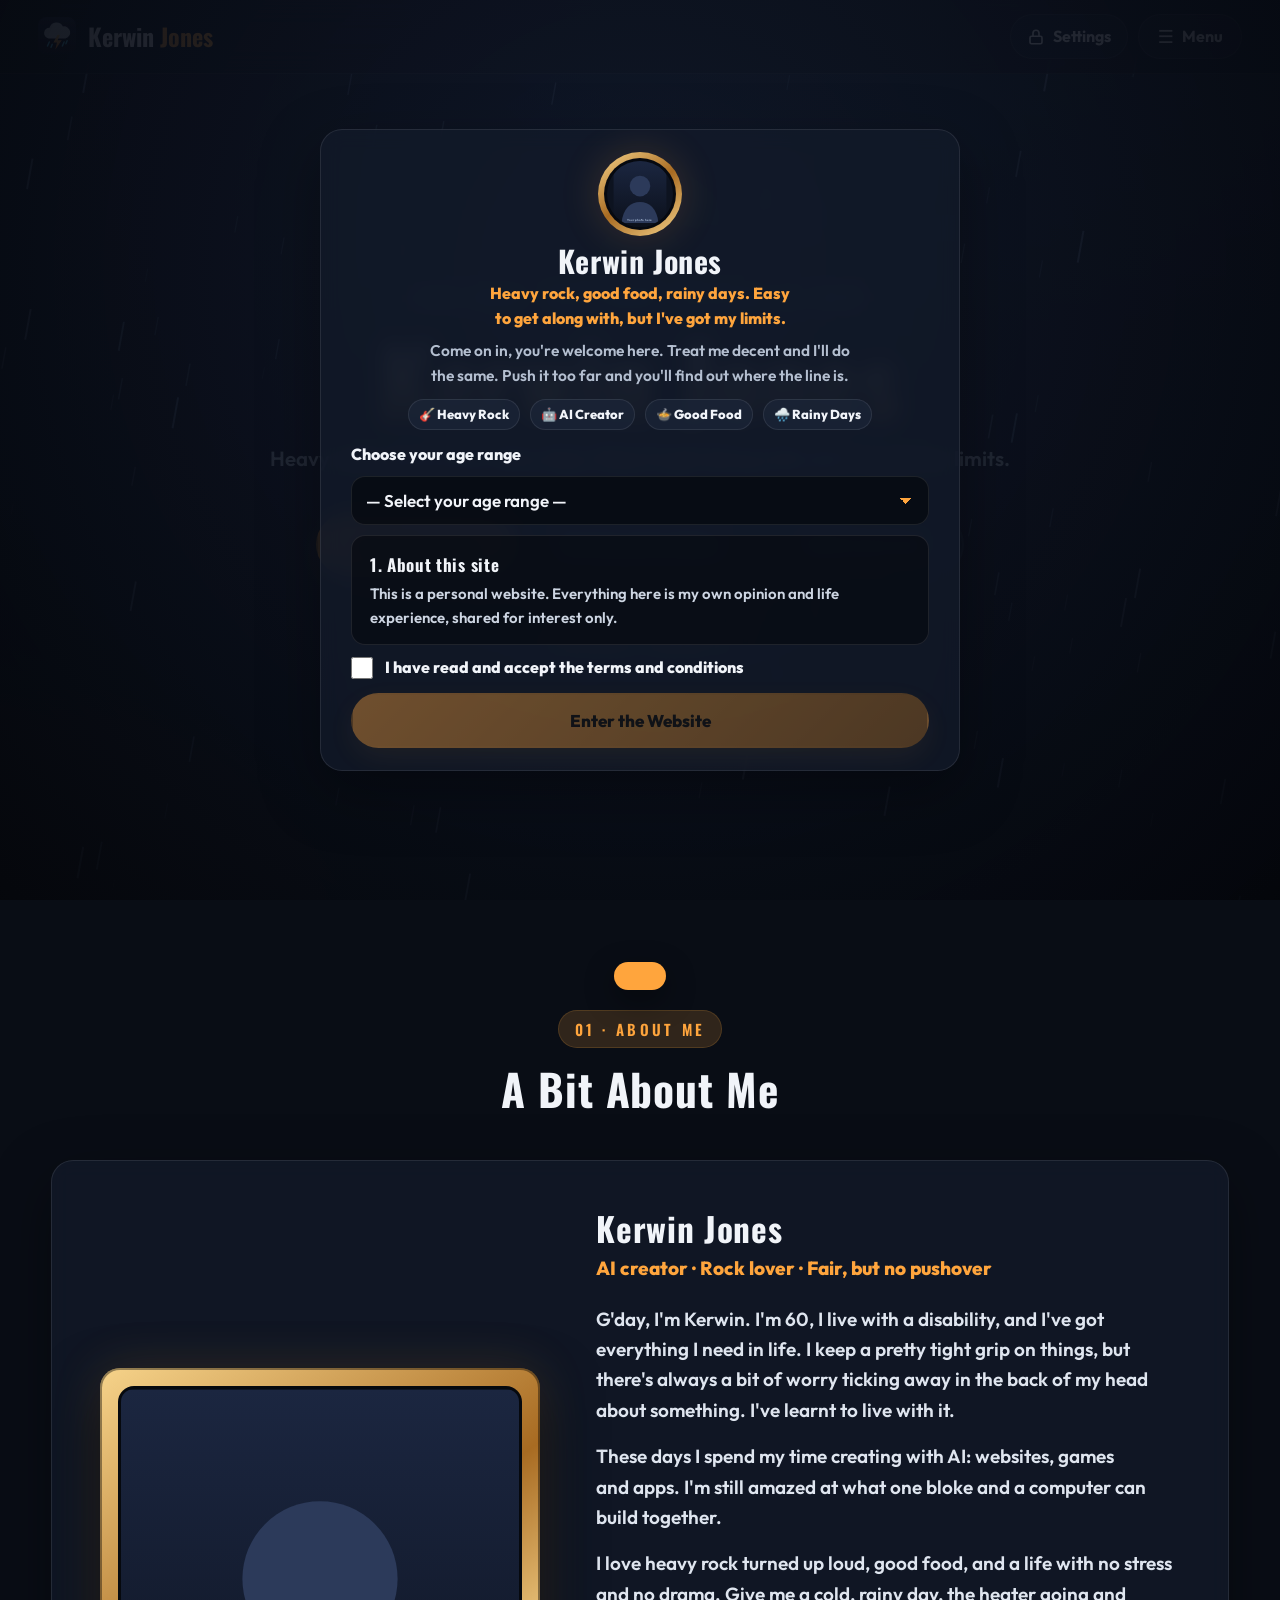
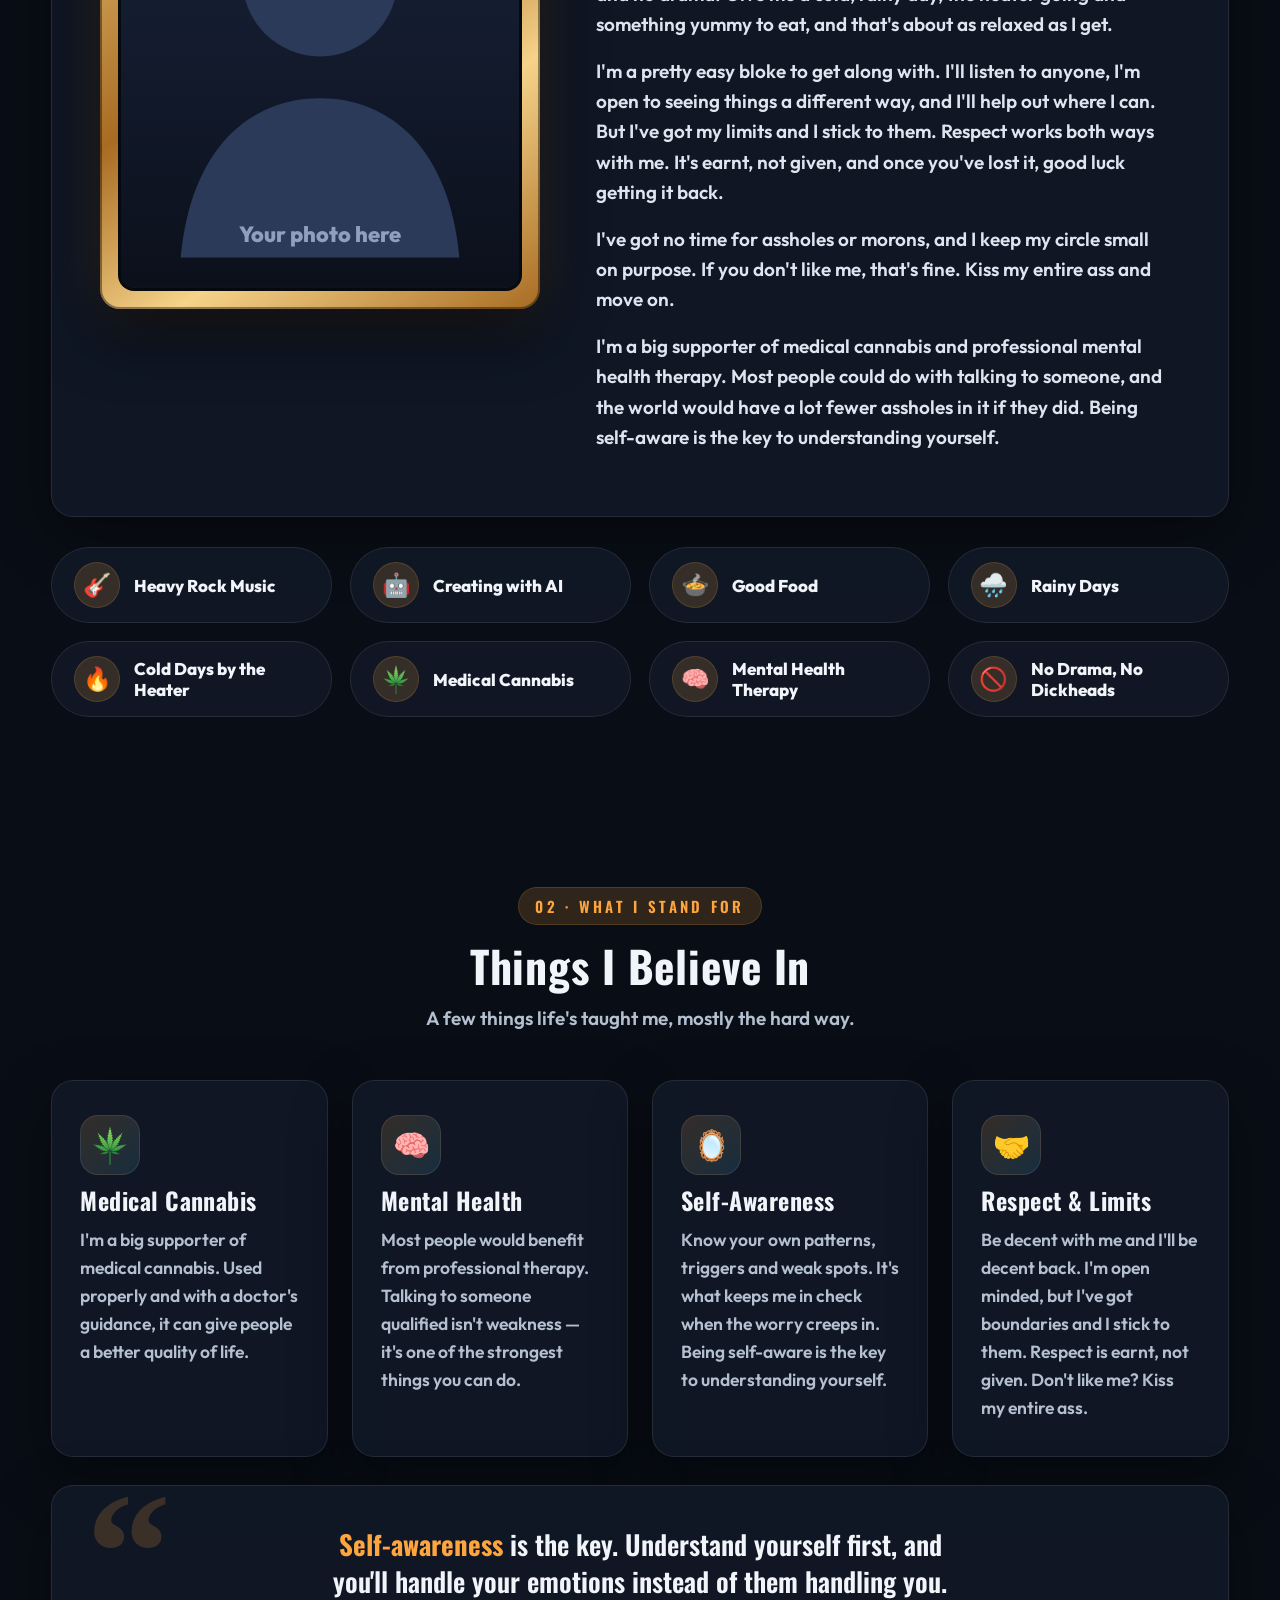
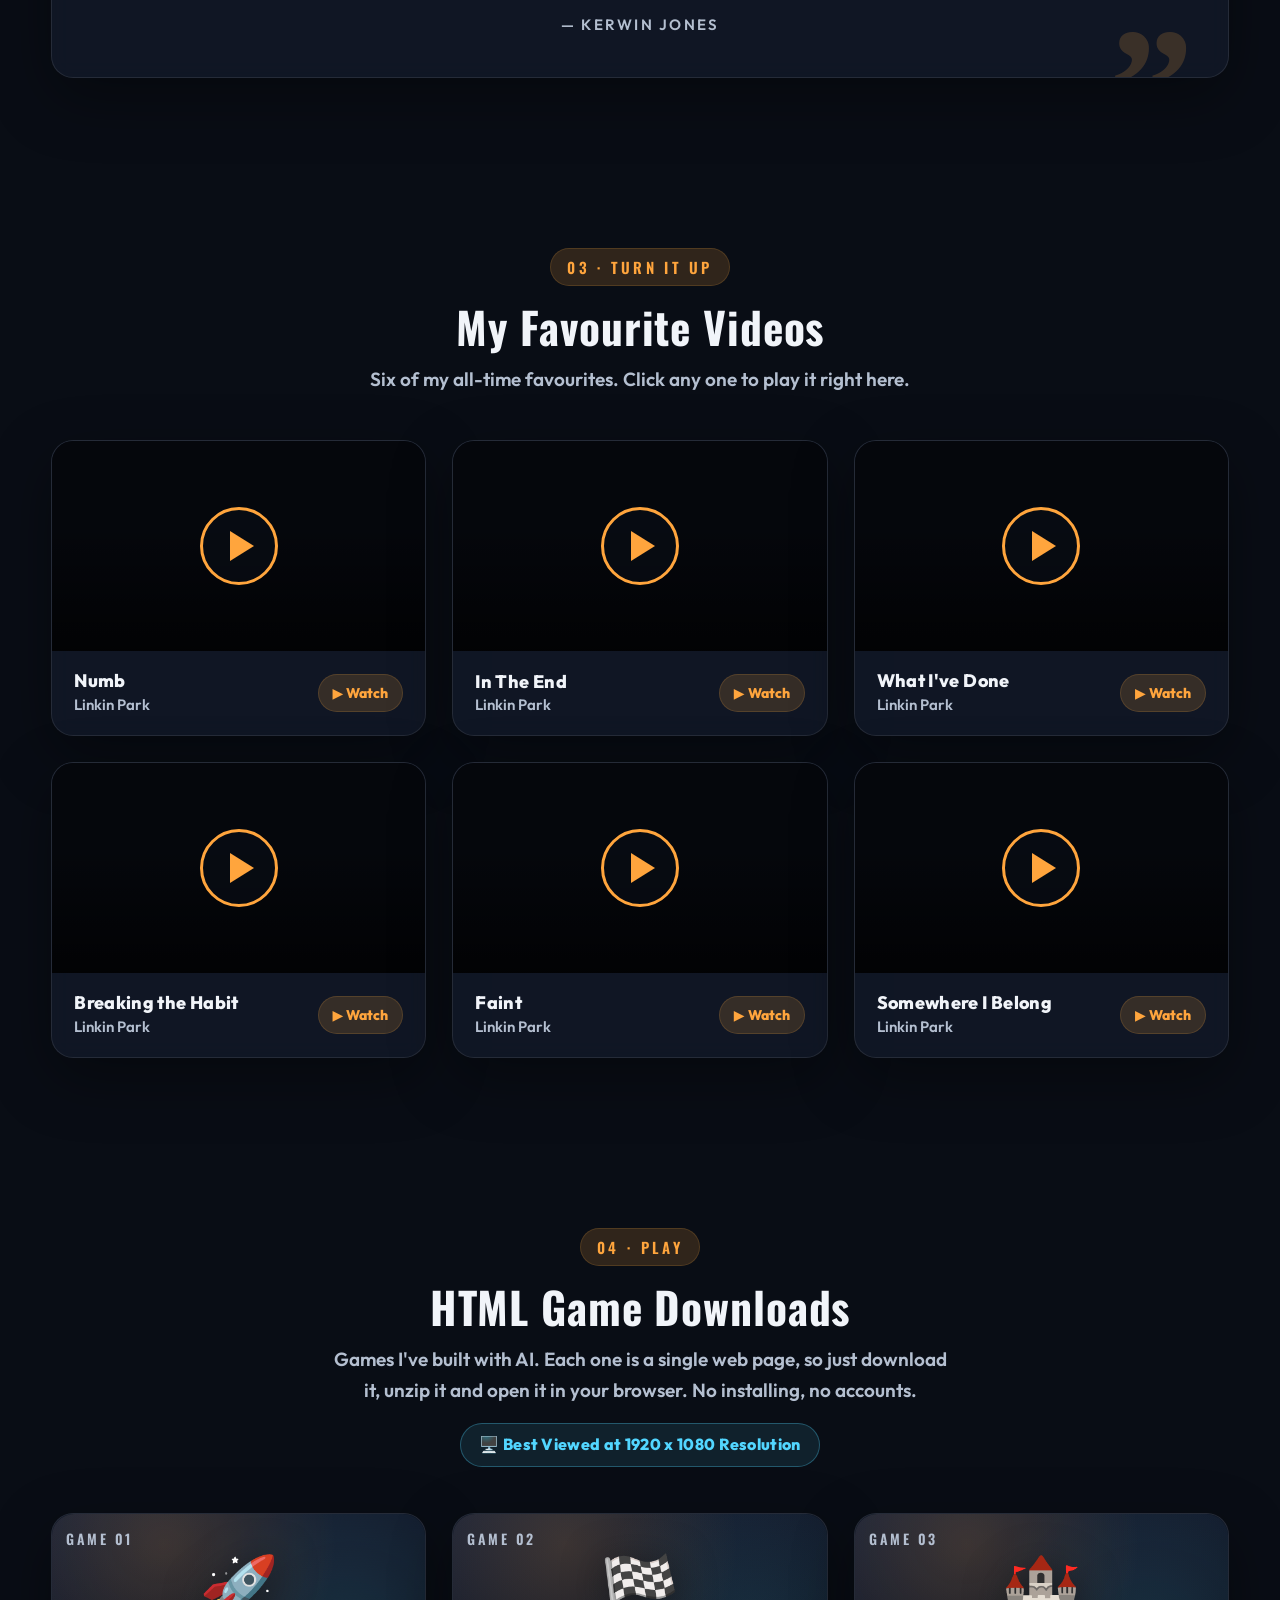
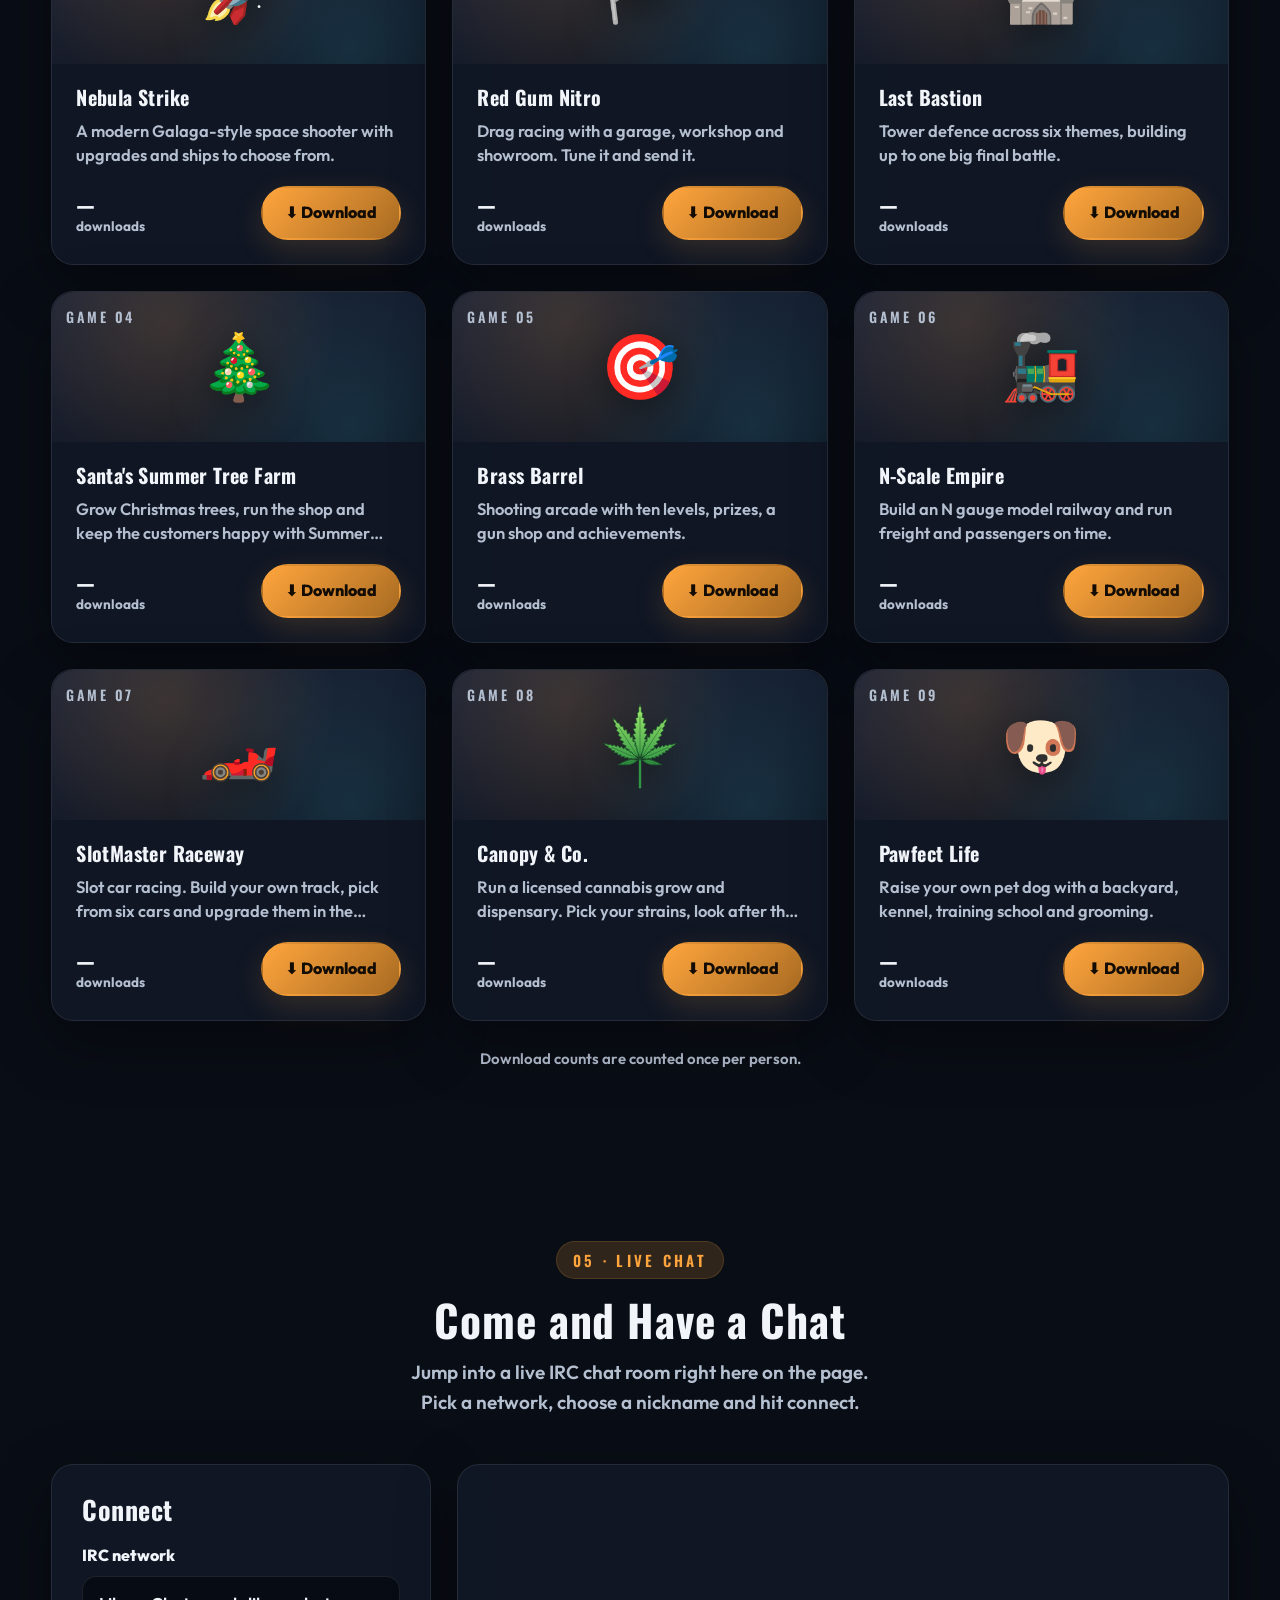
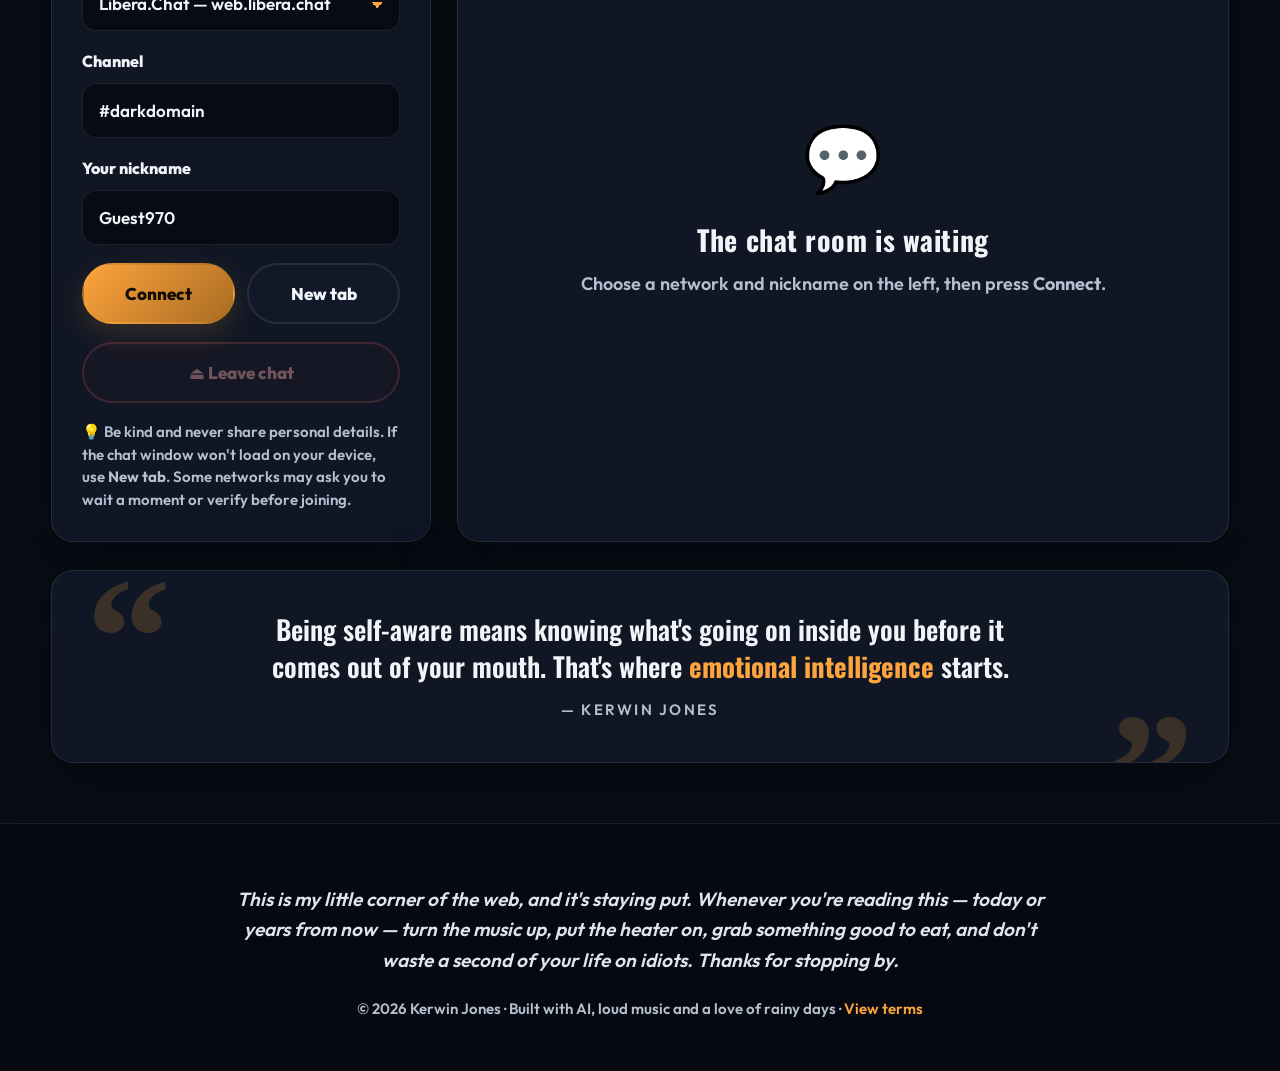
==== commit d12c6054: "Add files via upload" ====
--- a/index.html
+++ b/index.html
@@ -313,6 +313,9 @@
 @media (max-width:1250px){.ggrid-set{grid-template-columns:1fr}}
 .grow-game{grid-template-columns:70px 1fr}
 .grow-game .gic-in{width:70px;height:70px;font-size:34px;text-align:center;padding:0;border-radius:14px}
+.dcgrid{display:grid;grid-template-columns:1fr 1fr;gap:18px}
+.dcbox{display:flex;flex-direction:column;gap:10px;justify-content:flex-start}
+@media (max-width:900px){.dcgrid{grid-template-columns:1fr}}
 .sfoot{display:flex;gap:12px;justify-content:flex-end;flex-wrap:wrap;padding:18px 30px;border-top:1px solid var(--line)}
 .sfoot .btn{min-width:170px;padding:12px 22px}
 .btn.danger{border-color:rgba(255,100,100,.4);background:transparent;color:#ff9b9b}
@@ -661,6 +664,19 @@
         <h4>Memorial / Legacy message in the footer</h4>
         <textarea class="inp" id="s_legacy" style="min-height:90px"></textarea>
       </div>
+      <div class="sgroup full">
+        <h4>Download Counters</h4>
+        <div class="dcgrid">
+          <div class="dcbox">
+            <label class="toggle">Don't count downloads from this browser <input type="checkbox" id="s_nocount"></label>
+            <p class="note">Turn this on to test the game downloads on your live website without adding to the counts. Downloads are also never counted while you're logged into Settings, or when the site is opened straight from your computer.</p>
+          </div>
+          <div class="dcbox">
+            <button class="btn danger" id="s_resetCounts" style="width:100%;min-width:0">↺ Reset all download counts to zero</button>
+            <p class="note">Starts every game's count again from 0. Press <b>💾 Download updated website file</b> afterwards and upload it, so the reset shows for everyone. Counter in use: <b id="s_counterName"></b></p>
+          </div>
+        </div>
+      </div>
       <div class="sgroup">
         <h4>Security</h4>
         <p class="note">Change the settings password saved in this browser.</p>
@@ -816,7 +832,7 @@
    "Download updated website file" in Settings. */
 const PAGE_SOURCE = "<!DOCTYPE html>\n" + document.documentElement.outerHTML;
 
-const LS = { cfg: "kj_site_settings", gate: "kj_site_gate", pw: "kj_site_pw", vol: "kj_site_volume", dl: "kj_site_downloaded" };
+const LS = { cfg: "kj_site_settings", gate: "kj_site_gate", pw: "kj_site_pw", vol: "kj_site_volume", dl: "kj_site_downloaded", noCount: "kj_site_nocount" };
 const $ = s => document.querySelector(s);
 const $$ = s => document.querySelectorAll(s);
 const esc = s => String(s ?? "").replace(/[&<>"']/g, c => ({"&":"&amp;","<":"&lt;",">":"&gt;",'"':"&quot;","'":"&#39;"}[c]));
@@ -1000,6 +1016,15 @@
 };
 $("#vFull").onclick = () => { const st = $("#vStage"); if (document.fullscreenElement) document.exitFullscreen(); else st.requestFullscreen && st.requestFullscreen(); };
 
+/* Downloads aren't counted when you're testing: site opened from your computer,
+   logged into Settings, or "Don't count downloads from this browser" turned on. */
+function shouldCount(){
+  if (location.protocol === "file:") return false;
+  if (typeof unlocked !== "undefined" && unlocked) return false;
+  if (store.get(LS.noCount)) return false;
+  return true;
+}
+
 /* ---------- full-description tooltip when a game's description is cut off ---------- */
 function markCutDescriptions(){
   requestAnimationFrame(() => $$(".gmbody p").forEach(p => p.classList.toggle("trunc", p.scrollHeight > p.clientHeight + 2)));
@@ -1030,6 +1055,7 @@
   const i = +a.dataset.dl, g = S.games[i];
   if (!g || !g.file){ e.preventDefault(); toast("This game's download isn't set up yet"); return; }
   const key = counterNS() + "/" + counterKey(g);
+  if (!shouldCount()){ toast("Test download — not counted ✔"); return; }   // you testing, not a real visitor
   const done = store.get(LS.dl) || [];
   if (done.includes(key)) return;                               // this person has already been counted
   try {
@@ -1200,6 +1226,8 @@
   $("#s_theme").value = S.theme; $("#s_rain").checked = S.rain !== false; $("#s_lightning").checked = S.lightning !== false; $("#s_gate").checked = S.ageGate !== false;
   $("#s_irc").innerHTML = $("#ircServer").innerHTML; $("#s_irc").value = S.chat.network; $("#s_chan").value = S.chat.channel;
   $("#s_about").value = (S.about||[]).join("\n\n"); $("#s_legacy").value = S.legacy;
+  $("#s_nocount").checked = !!store.get(LS.noCount);
+  $("#s_counterName").textContent = counterNS();
   $("#s_storeNote").innerHTML = canStore()
     ? "✅ This browser is saving your settings and password."
     : "⚠️ <b>This browser is blocking the site from saving anything</b> (common in Brave when a page is opened straight from your computer). Your changes only last until you close the page — use the download button below to keep them.";
@@ -1283,6 +1311,21 @@
   if (a !== b) return toast("The passwords don't match");
   savePw(a);
   $("#s_newpw").value = $("#s_newpw2").value = ""; toast("Password changed ✔ — download the updated file to keep it");
+};
+
+$("#s_nocount").onchange = e => {
+  if (e.target.checked ? !store.set(LS.noCount, true) : (store.del(LS.noCount), false))
+    toast("This browser can't remember that — but downloads still aren't counted while you're logged in");
+  else toast(e.target.checked ? "Downloads from this browser won't be counted ✔" : "Downloads from this browser will be counted again");
+};
+$("#s_resetCounts").onclick = () => {
+  if (!confirm("Reset ALL game download counts to zero?\n\nThis can't be undone. Remember to press 'Download updated website file' and upload it so everyone sees the reset.")) return;
+  const base = counterNS().replace(/-r\d+$/, ""), m = counterNS().match(/-r(\d+)$/);
+  S.downloadCounter = base + "-r" + (m ? +m[1] + 1 : 2);   // a brand-new set of counters, all starting at 0
+  store.set(LS.cfg, S); store.del(LS.dl);
+  $("#s_counterName").textContent = counterNS();
+  render();
+  toast("All download counts reset to 0 ✔ — now download the updated website file");
 };
 
 /* Builds the CONFIG section (with its editing notes) from the current settings */
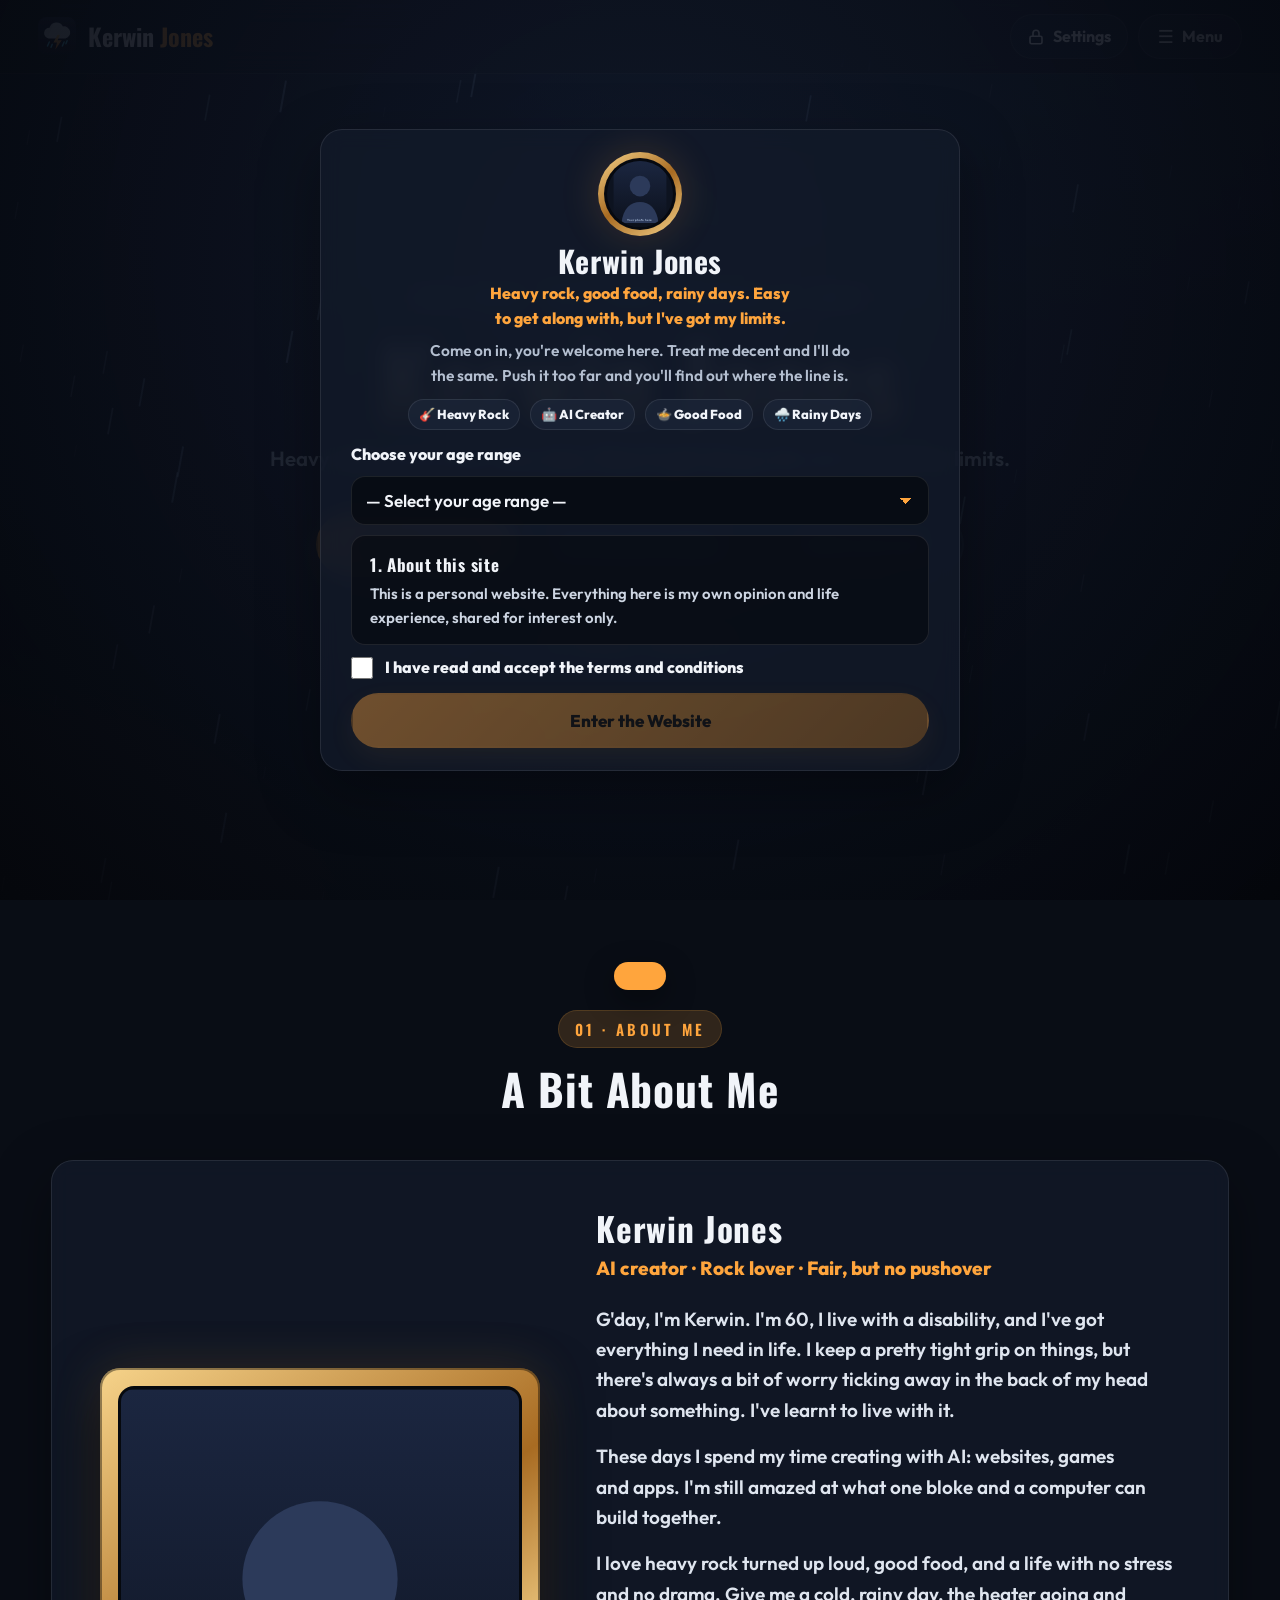
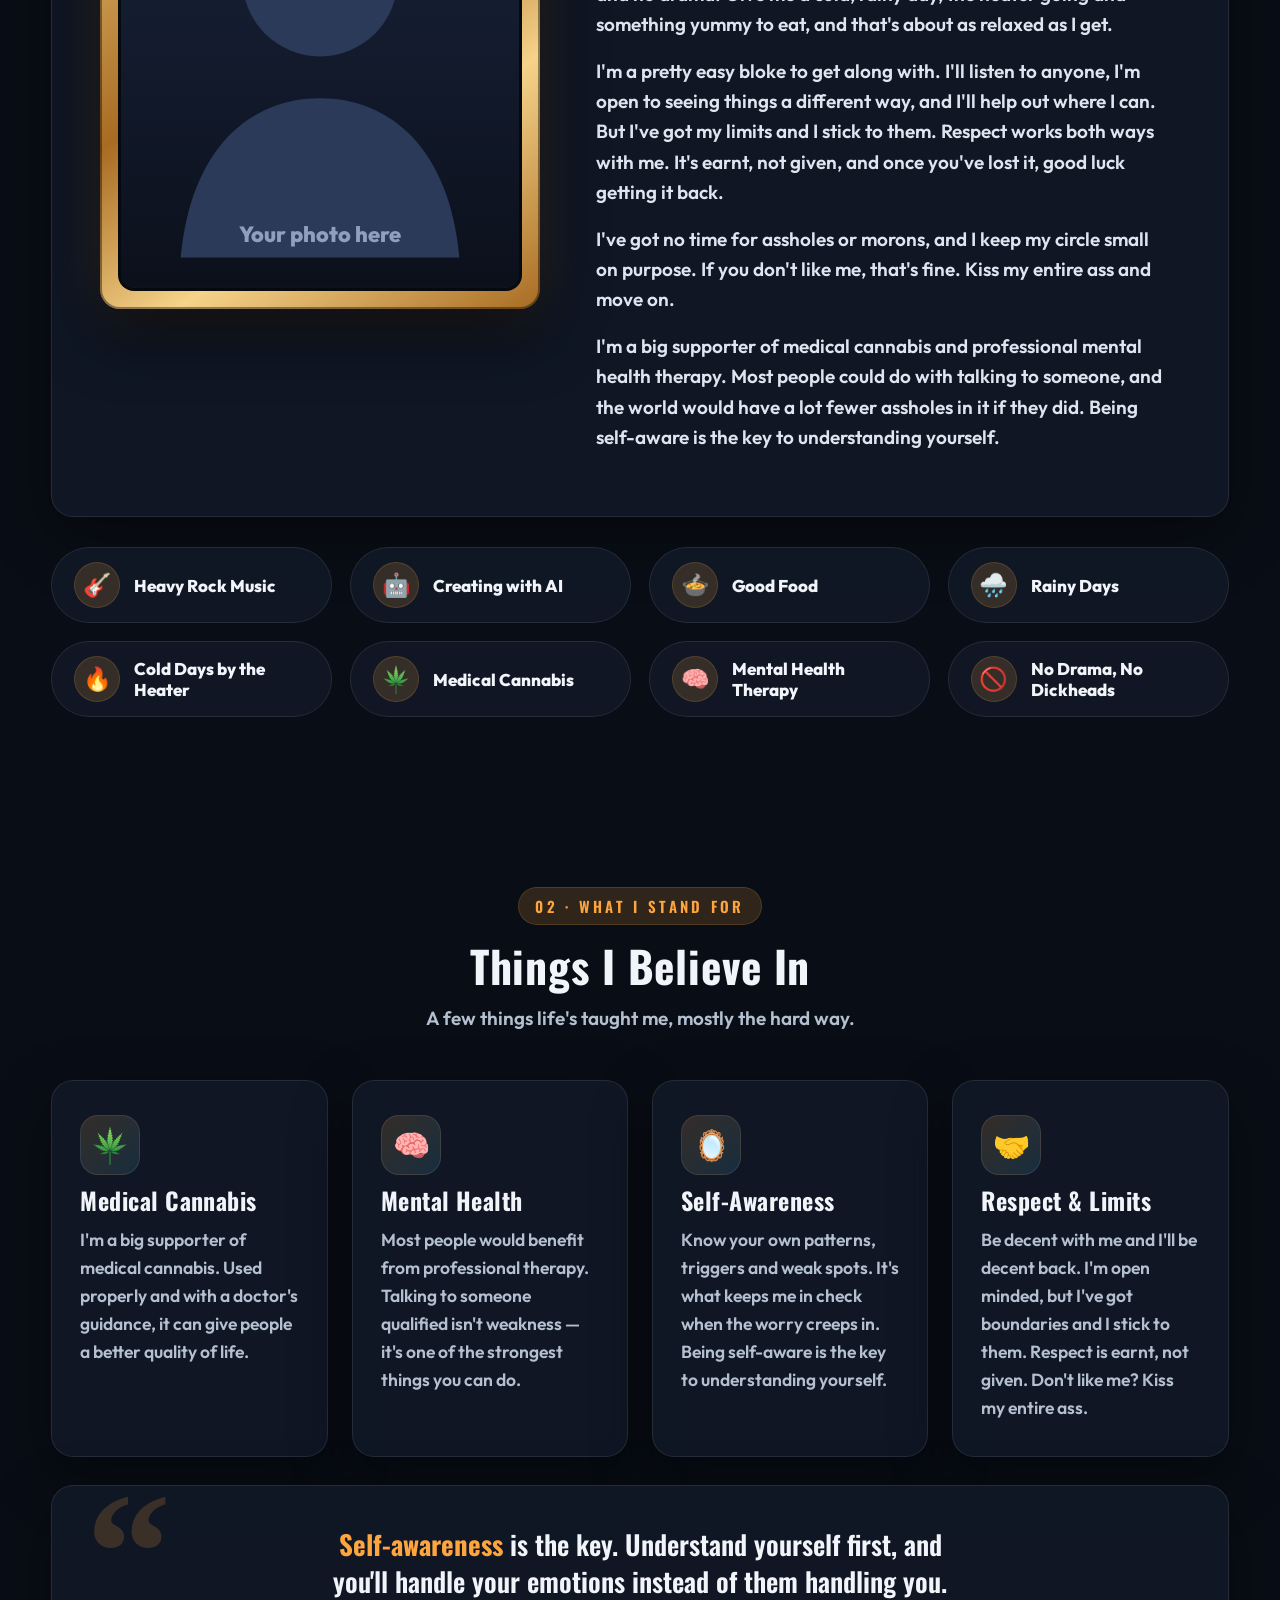
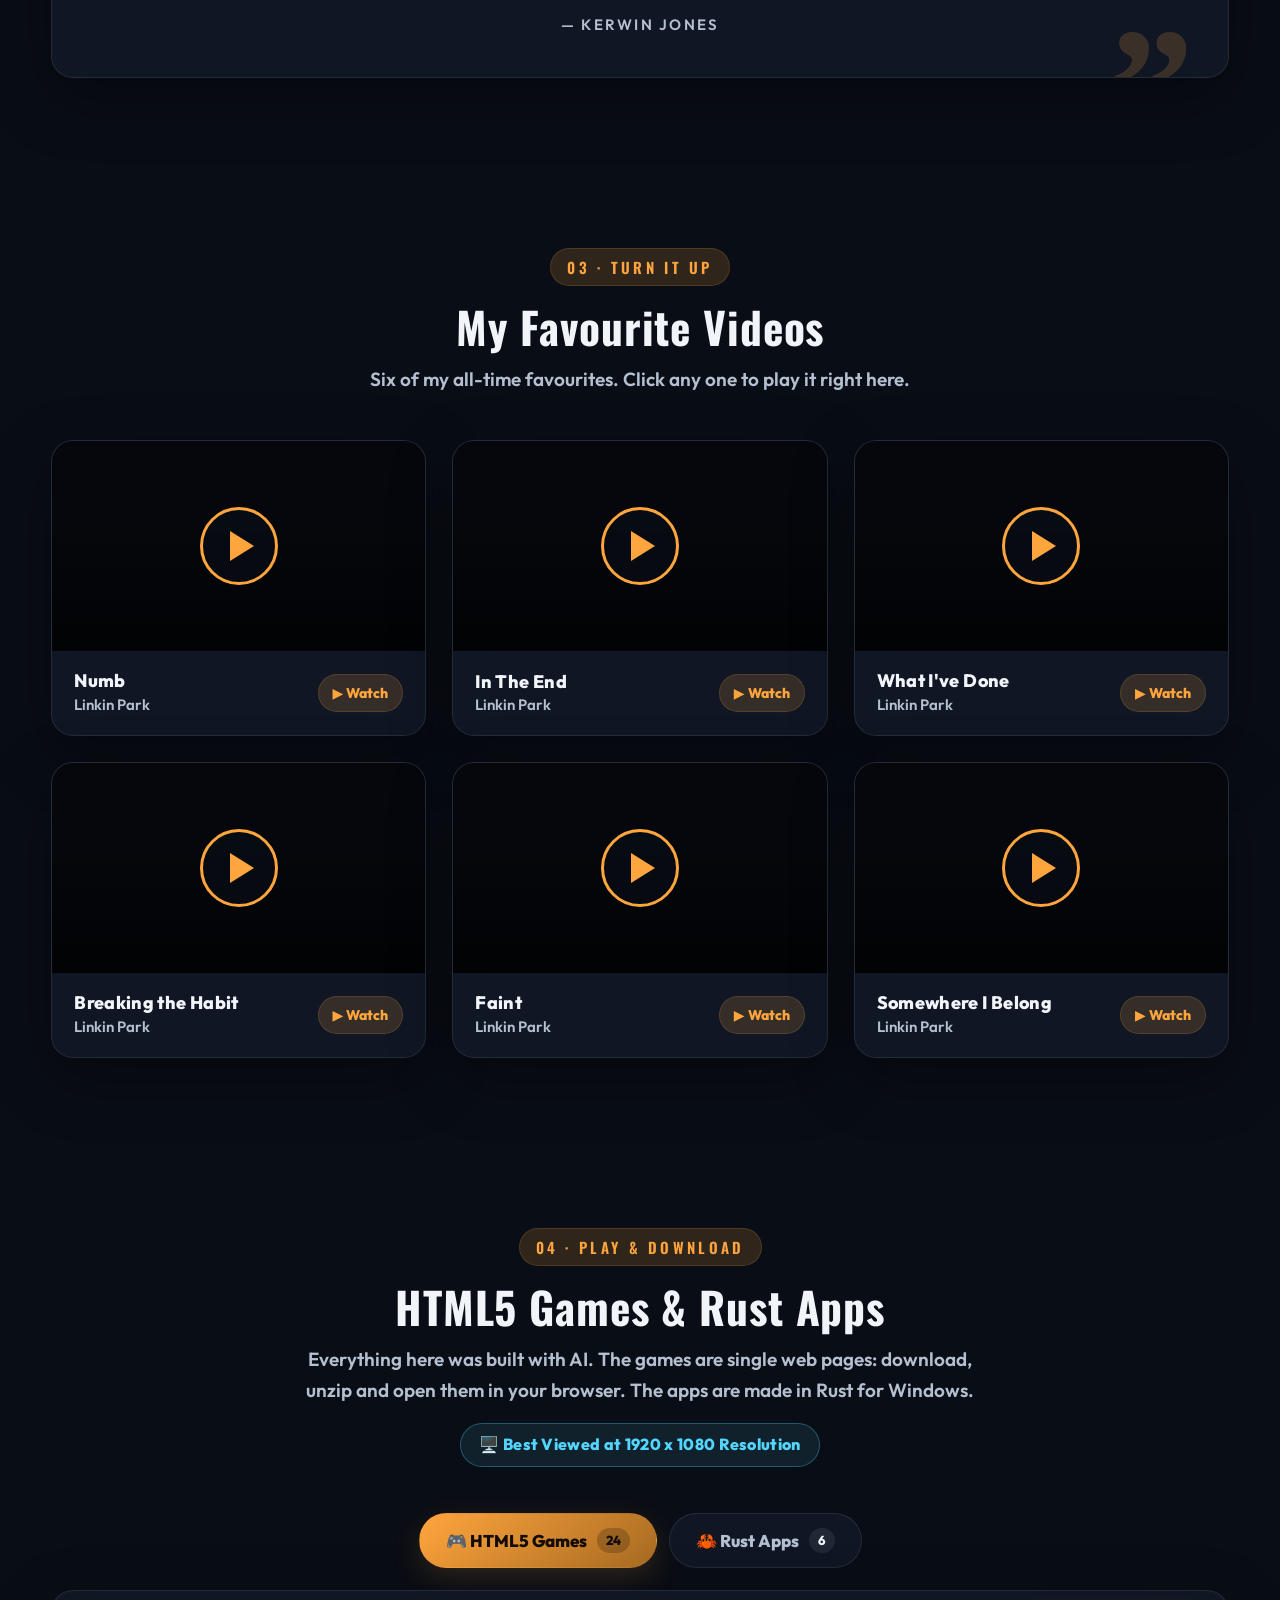
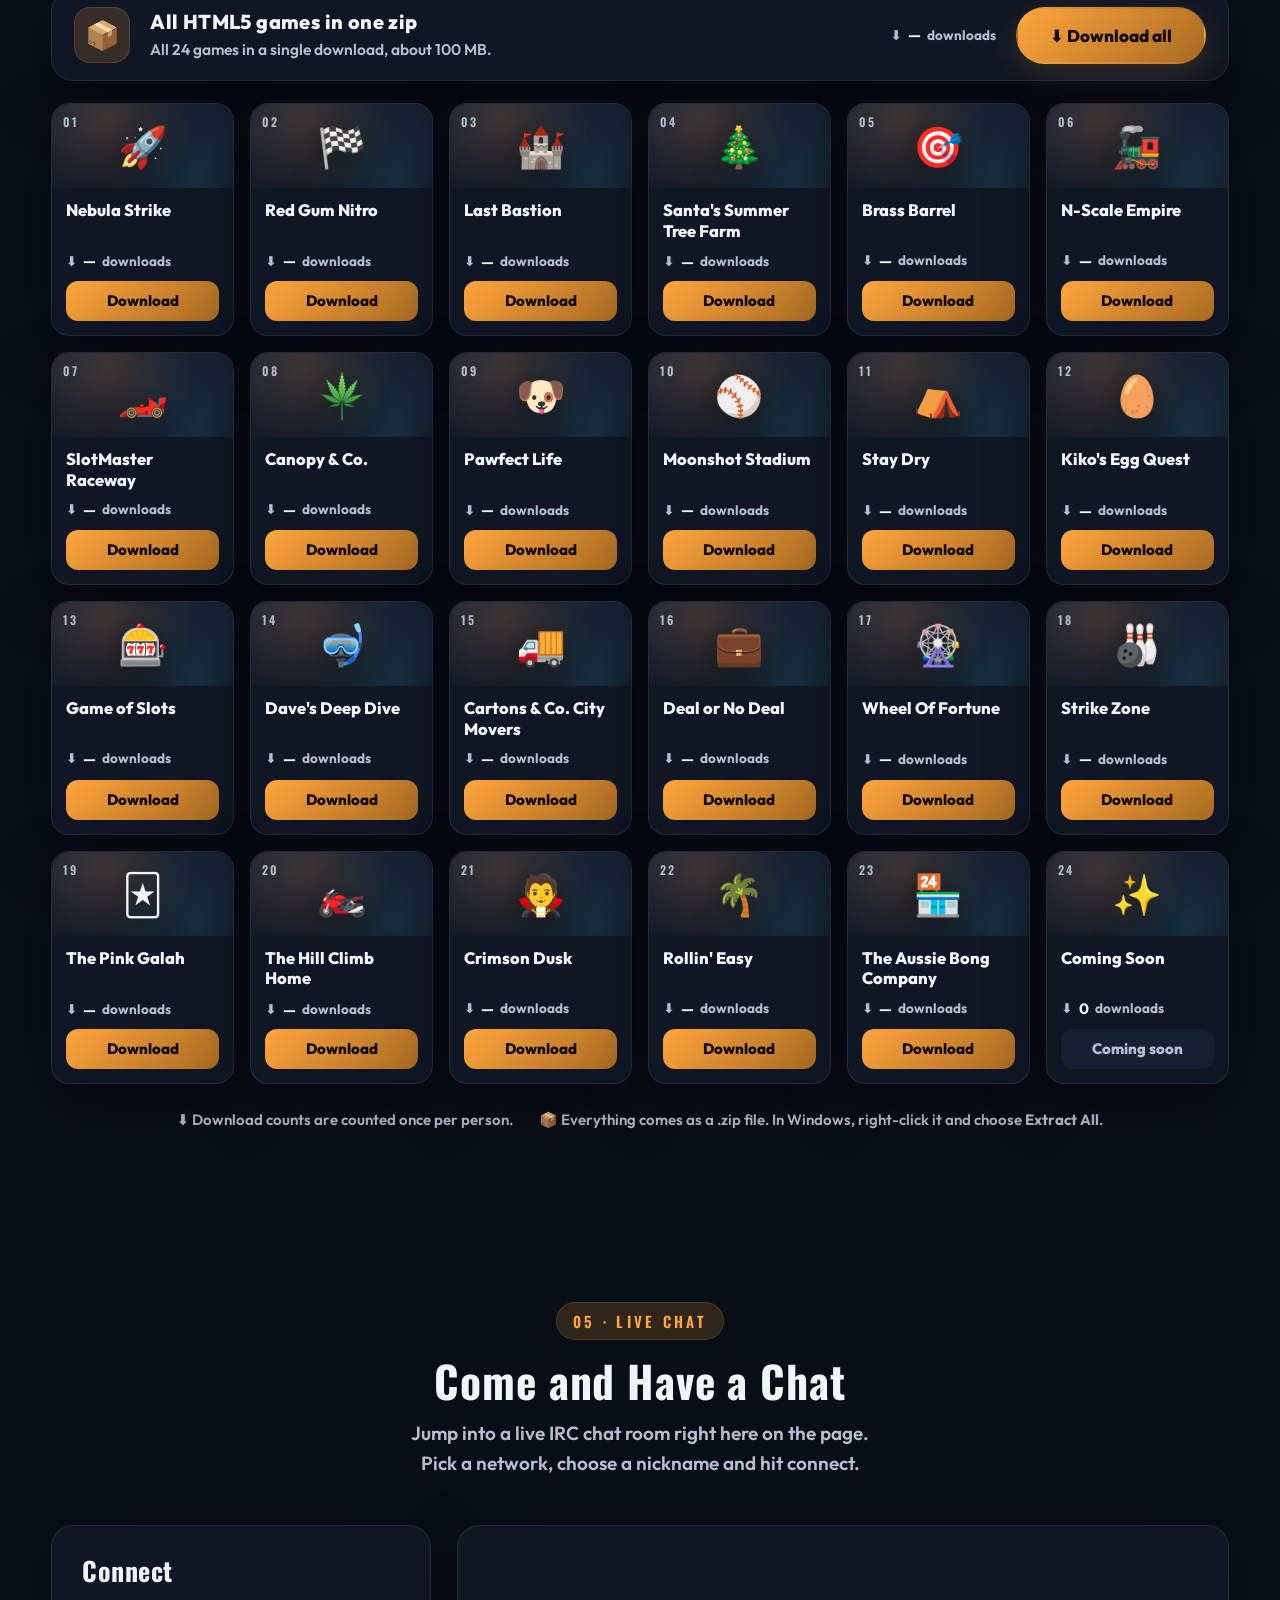
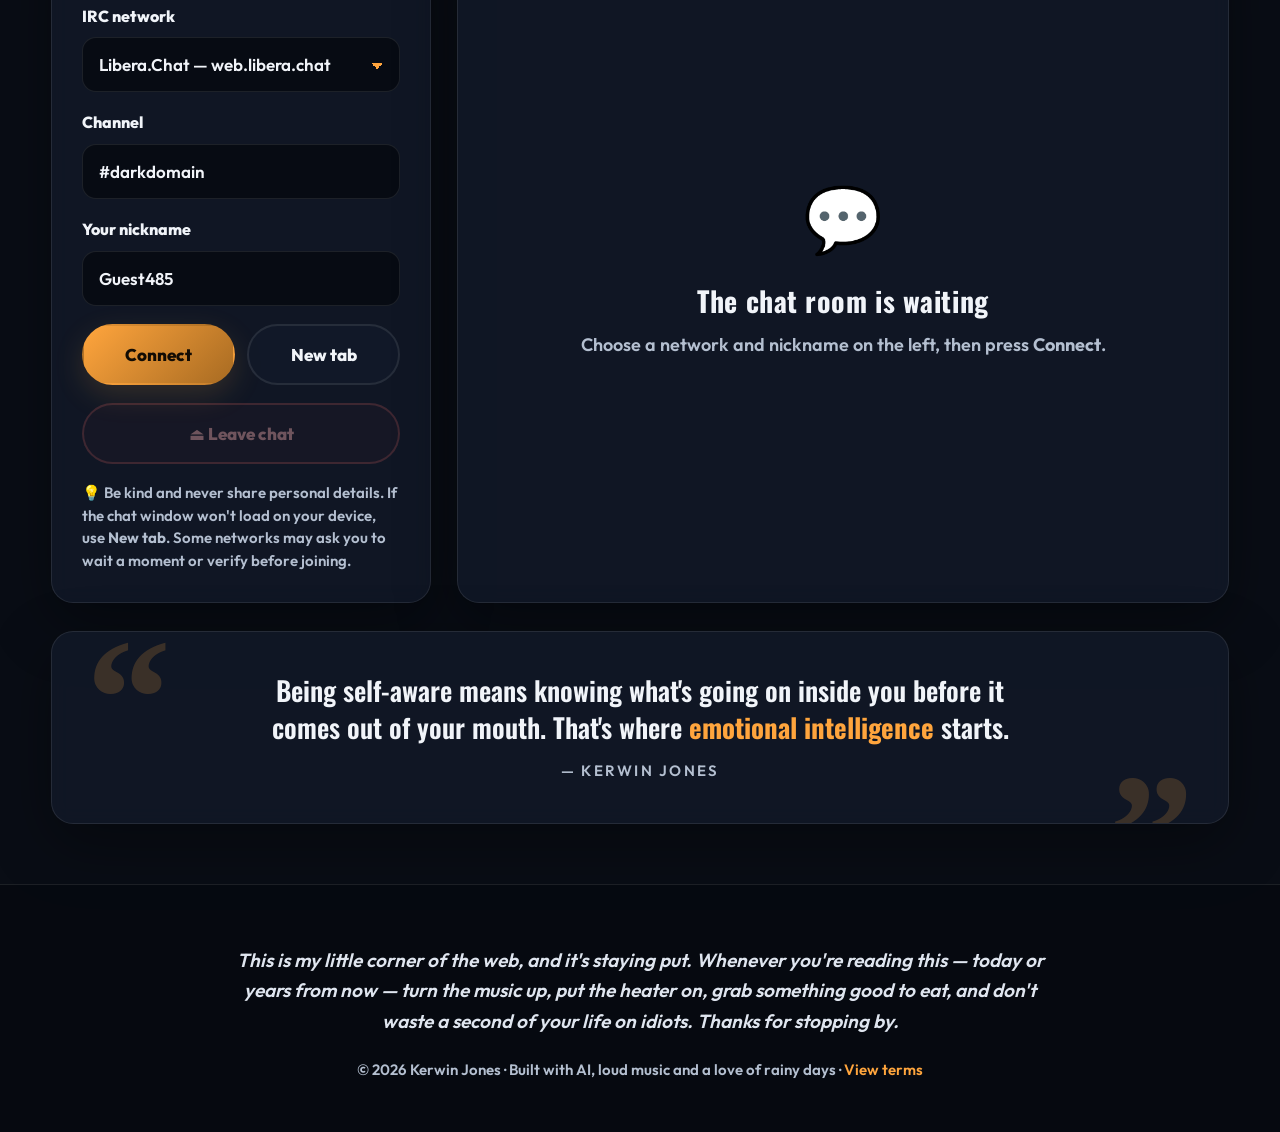
==== commit 23c6d54b: "Add files via upload" ====
--- a/index.html
+++ b/index.html
@@ -194,37 +194,46 @@
 input[type=range].vr{flex:1 1 auto;min-width:70px;max-width:180px;height:6px;accent-color:var(--accent);cursor:pointer}
 
 /* ---------- game downloads ---------- */
-.gmgrid{display:grid;grid-template-columns:repeat(3,1fr);gap:26px}
-.gmcard{display:flex;flex-direction:column;position:relative;transition:.3s}
-.gmcard:hover{z-index:4}
-.gmcard:hover{transform:translateY(-5px);border-color:var(--accent-soft)}
-.gmtop{position:relative;height:150px;display:grid;place-items:center;overflow:hidden;border-radius:var(--radius) var(--radius) 0 0;
+/* ---------- downloads: HTML5 games + Rust apps ---------- */
+.dltabs{display:flex;justify-content:center;gap:12px;margin:0 auto 22px}
+.dltab{display:flex;align-items:center;gap:10px;padding:13px 26px;border-radius:999px;border:1px solid var(--line);background:var(--panel);color:var(--muted);font-weight:800;font-size:17px;cursor:pointer;transition:.25s}
+.dltab .cnt{font-size:13px;padding:2px 9px;border-radius:999px;background:rgba(255,255,255,.08);color:var(--text)}
+.dltab:hover{color:var(--text);border-color:var(--accent-soft)}
+.dltab.on{color:#120c04;background:linear-gradient(135deg,var(--accent),var(--brass2));border-color:transparent;box-shadow:0 10px 30px var(--accent-soft)}
+.dltab.on .cnt{background:rgba(0,0,0,.2);color:#120c04}
+.bundle{display:grid;grid-template-columns:auto 1fr auto;align-items:center;gap:20px;padding:16px 22px;margin-bottom:22px}
+.bundle .bic{width:56px;height:56px;border-radius:16px;display:grid;place-items:center;font-size:28px;background:var(--accent-soft);border:1px solid var(--accent-soft)}
+.bundle h3{font-family:var(--body);font-weight:800;font-size:20px;line-height:1.3}
+.bundle p{color:var(--muted);font-size:15.5px;margin-top:2px}
+.bundle .bright{display:flex;align-items:center;gap:20px}
+.bundle .btn{min-width:190px;padding:13px 24px}
+.btn.off{opacity:.45;pointer-events:none}
+.dlgrid{display:grid;grid-template-columns:repeat(6,1fr);gap:16px}
+.dlcard{position:relative;display:flex;flex-direction:column;border-radius:18px;transition:transform .25s,border-color .25s}
+.dlcard:hover{transform:translateY(-4px);border-color:var(--accent-soft);z-index:4}
+.dltop{position:relative;height:84px;display:grid;place-items:center;border-radius:18px 18px 0 0;overflow:hidden;
   background:radial-gradient(circle at 30% 20%,var(--accent-soft),transparent 60%),radial-gradient(circle at 80% 90%,rgba(82,214,255,.14),transparent 55%),linear-gradient(160deg,#1a2338,#0c111c)}
-.gmtop .gic{font-size:64px;filter:drop-shadow(0 8px 20px rgba(0,0,0,.5));display:grid;place-items:center}
-.gmtop .gic svg{width:92px;height:92px}
-#s_games{grid-template-columns:1fr;gap:12px}
-#s_games .grow-game{grid-template-columns:64px 1fr;gap:12px;align-items:center}
-#s_games .gic-in{width:64px;height:64px;font-size:30px}
-#s_games .gfields{display:grid;grid-template-columns:1fr 1.3fr;gap:8px}
-#s_games .gfields textarea{grid-column:1/-1;min-height:0}
-.gmtop .gnum{position:absolute;top:14px;left:14px;font-family:var(--head);font-size:14px;letter-spacing:.18em;color:var(--muted)}
-.gmbody{padding:22px 24px 24px;display:flex;flex-direction:column;gap:10px;flex:1;position:relative}
-.gmbody p.trunc{cursor:help}
-.gmdesc{position:relative}
-.gmtip{position:absolute;left:-8px;right:-8px;top:calc(100% + 10px);z-index:5;padding:14px 16px;border-radius:14px;
-  background:#1d273d;border:1px solid var(--accent);color:var(--text);font-size:16px;font-weight:700;line-height:1.5;
-  box-shadow:0 14px 40px rgba(0,0,0,.6);opacity:0;visibility:hidden;transform:translateY(-6px);transition:.2s;pointer-events:none}
-.gmtip::after{content:"";position:absolute;left:28px;bottom:100%;border:8px solid transparent;border-bottom-color:var(--accent)}
-.gmbody p.trunc:hover + .gmtip{opacity:1;visibility:visible;transform:translateY(0)}
-.gmbody h3{font-size:clamp(20px,1.45vw,26px);white-space:nowrap}
-.gmbody p{color:var(--muted);font-size:16.5px;line-height:1.5;min-height:3em;display:-webkit-box;-webkit-line-clamp:2;-webkit-box-orient:vertical;overflow:hidden}
-.gmfoot{margin-top:auto;display:flex;align-items:center;justify-content:space-between;gap:14px;padding-top:8px}
-.gmcount{display:flex;flex-direction:column;line-height:1.2}
-.gmcount b{font-size:22px;color:var(--text)}
-.gmcount small{font-size:13.5px;color:var(--muted);font-weight:700}
-.gmfoot .btn{min-width:0;padding:12px 22px;font-size:16px}
+.dltop .gic{font-size:40px;line-height:1;display:grid;place-items:center;filter:drop-shadow(0 6px 14px rgba(0,0,0,.5))}
+.dltop .gic svg{width:54px;height:54px}
+.dltop .gnum{position:absolute;top:8px;left:11px;font-family:var(--head);font-size:12px;letter-spacing:.14em;color:var(--muted)}
+.dltop .gsize{position:absolute;top:7px;right:8px;font-size:11.5px;font-weight:800;padding:2px 8px;border-radius:999px;background:rgba(0,0,0,.4);color:var(--muted)}
+.dlbody{padding:12px 14px 14px;display:flex;flex-direction:column;gap:8px;flex:1}
+.dlbody h3{font-family:var(--body);font-weight:800;font-size:16.5px;line-height:1.25;letter-spacing:0;min-height:2.5em;
+  display:-webkit-box;-webkit-line-clamp:2;-webkit-box-orient:vertical;overflow:hidden}
+.dlmeta{display:flex;align-items:center;gap:6px;color:var(--muted);font-size:13.5px;font-weight:700;white-space:nowrap}
+.dlmeta b{color:var(--text);font-size:15px}
+.dlbtn{margin-top:auto;display:flex;align-items:center;justify-content:center;gap:6px;height:40px;border-radius:12px;font-weight:800;font-size:15px;
+  text-decoration:none;color:#120c04;background:linear-gradient(135deg,var(--accent),var(--brass2));transition:.2s}
+.dlbtn:hover{filter:brightness(1.1);box-shadow:0 6px 18px var(--accent-soft)}
+.dlbtn.off{background:var(--panel2);color:var(--muted);pointer-events:none}
+.dltip{position:absolute;left:50%;bottom:calc(100% + 10px);width:260px;transform:translate(-50%,6px);z-index:6;padding:12px 14px;border-radius:14px;
+  background:#1d273d;border:1px solid var(--accent);color:var(--text);font-size:15px;font-weight:700;line-height:1.45;
+  box-shadow:0 14px 40px rgba(0,0,0,.6);opacity:0;visibility:hidden;transition:.18s;pointer-events:none}
+.dltip b{display:block;color:var(--accent);font-size:16px;margin-bottom:4px}
+.dltip::after{content:"";position:absolute;left:50%;top:100%;margin-left:-8px;border:8px solid transparent;border-top-color:var(--accent)}
+.dlcard:hover .dltip{opacity:1;visibility:visible;transform:translate(-50%,0);transition-delay:.25s}
 .bestview{display:inline-flex;align-items:center;gap:8px;margin-top:18px;padding:8px 18px;border-radius:999px;font-weight:800;font-size:16px;letter-spacing:.02em;color:var(--accent-2);background:rgba(82,214,255,.1);border:1px solid rgba(82,214,255,.3)}
-.gmnote{text-align:center;color:var(--muted);font-size:15px;margin-top:26px}
+.dlnote{display:flex;justify-content:center;gap:26px;flex-wrap:wrap;text-align:center;color:var(--muted);font-size:15px;margin-top:24px}
 .x{position:absolute;top:22px;right:26px;width:50px;height:50px;border-radius:50%;border:1px solid var(--line);background:var(--panel);color:var(--text);font-size:26px;cursor:pointer;line-height:1}
 .x:hover{border-color:var(--accent)}
 
@@ -311,8 +320,25 @@
 .sbtn:hover{border-color:var(--accent);color:var(--accent)}
 .sbtn:disabled{opacity:.5;cursor:wait}
 @media (max-width:1250px){.ggrid-set{grid-template-columns:1fr}}
-.grow-game{grid-template-columns:70px 1fr}
-.grow-game .gic-in{width:70px;height:70px;font-size:34px;text-align:center;padding:0;border-radius:14px}
+/* settings: games & apps manager */
+.mtop{display:flex;justify-content:space-between;align-items:center;gap:12px;flex-wrap:wrap}
+.mtabs,.mtools{display:flex;gap:8px;flex-wrap:wrap}
+.mtab{height:42px;padding:0 18px;border-radius:999px;border:1px solid var(--line);background:var(--panel2);color:var(--muted);font-weight:800;font-size:15px;cursor:pointer}
+.mtab.on{color:#120c04;background:linear-gradient(135deg,var(--accent),var(--brass2));border-color:transparent}
+.mbundle{display:grid;grid-template-columns:1fr 150px;gap:12px;padding:14px;border:1px dashed var(--accent-soft);border-radius:14px}
+.mbundle .f{font-size:15px}
+.mhead,.mrow{display:grid;grid-template-columns:34px 58px 1fr 1.4fr 110px 44px;gap:10px;align-items:center}
+.mhead{padding:0 12px;font-size:13px;font-weight:800;color:var(--muted);text-transform:uppercase;letter-spacing:.08em}
+.mlist{display:flex;flex-direction:column;gap:10px}
+.mrow{padding:10px 12px;border:1px solid var(--line);border-radius:14px;background:rgba(255,255,255,.02)}
+.mrow .num{font-weight:800;color:var(--accent);text-align:center}
+.mrow .inp{padding:9px 12px;font-size:15px;min-width:0}
+.mrow .ic{width:58px;height:44px;text-align:center;font-size:24px;padding:0}
+.mrow .lstat{grid-column:1/3;font-size:12.5px;font-weight:800;text-align:center;line-height:1.3}
+.mrow textarea.inp{grid-column:3/6;min-height:0;height:auto;resize:none;line-height:1.4}
+.mbundle .lrow{display:flex;align-items:center;gap:12px;min-height:22px}
+.mbundle .lstat{font-size:13px}
+.lstat.ok{color:#7be38a}.lstat.bad{color:#ff8b8b}.lstat.ext{color:var(--accent-2)}
 .dcgrid{display:grid;grid-template-columns:1fr 1fr;gap:18px}
 .dcbox{display:flex;flex-direction:column;gap:10px;justify-content:flex-start}
 @media (max-width:900px){.dcgrid{grid-template-columns:1fr}}
@@ -334,11 +360,13 @@
   .chat-grid{grid-template-columns:1fr}
   .sbody{grid-template-columns:1fr}
 }
-@media (max-width:760px){#s_games .gfields{grid-template-columns:1fr}}
-@media (max-width:900px){.gmgrid{grid-template-columns:1fr}}
+@media (max-width:1250px){.dlgrid{grid-template-columns:repeat(4,1fr)}}
+@media (max-width:900px){.dlgrid{grid-template-columns:repeat(3,1fr)}.bundle{grid-template-columns:1fr;text-align:center}.bundle .bic{margin:0 auto}.bundle .bright{justify-content:center}
+  .mhead{display:none}.mrow{grid-template-columns:34px 58px 1fr 44px}.mrow [data-f="file"],.mrow [data-f="size"]{grid-column:3/5}.mrow textarea{grid-column:1/-1}.mrow .lstat{grid-column:1/-1}}
 @media (max-width:640px){
   body{font-size:17px}
-  .loves,.cards4,.gmgrid,.vgrid{grid-template-columns:1fr}
+  .loves,.cards4,.vgrid{grid-template-columns:1fr}
+  .dlgrid{grid-template-columns:repeat(2,1fr)}
   .gear .lbl{display:none}
   .vrow{grid-template-columns:30px 1fr}
   .vrow input:last-child{grid-column:2}
@@ -435,7 +463,7 @@
     <a href="#about">About Me</a>
     <a href="#beliefs">What I Stand For</a>
     <a href="#videos">Videos</a>
-    <a href="#games">Games</a>
+    <a href="#games">Games &amp; Apps</a>
     <a href="#chat">Chat</a>
   </div>
   <div style="display:flex;gap:10px;align-items:center">
@@ -517,18 +545,23 @@
     </div>
   </section>
 
-  <!-- =========================== HTML GAME DOWNLOADS ===========================
-       ✏️ TO CHANGE THE GAMES: edit the "games" list in CONFIG (or use Settings).
-       Put each zipped game in a folder called "games" next to this file,
-       e.g.  games/nebula-strike.zip
+  <!-- ======================= HTML5 GAMES & RUST APPS (downloads) =======================
+       ✏️ TO CHANGE THEM: use Settings → "HTML5 Games & Rust Apps", or edit the
+       "games", "apps" and "bundles" lists in CONFIG. A file location can be a
+       path next to this file (e.g. games/nebula-strike.zip) or a full web address.
        ===================================================================== -->
   <section class="section" id="games">
     <div class="wrap">
-      <header class="sec-head"><span class="eyebrow">04 · Play</span><h2>HTML Game Downloads</h2>
-        <p>Games I've built with AI. Each one is a single web page, so just download it, unzip it and open it in your browser. No installing, no accounts.</p>
+      <header class="sec-head"><span class="eyebrow">04 · Play &amp; Download</span><h2>HTML5 Games &amp; Rust Apps</h2>
+        <p>Everything here was built with AI. The games are single web pages: download, unzip and open them in your browser. The apps are made in Rust for Windows.</p>
         <div class="bestview">🖥️ Best Viewed at 1920 x 1080 Resolution</div></header>
-      <div class="gmgrid" id="gmgrid"></div>
-      <p class="gmnote">Download counts are counted once per person.</p>
+      <div class="dltabs" role="tablist">
+        <button class="dltab on" data-tab="games" role="tab">🎮 HTML5 Games <span class="cnt" id="cntGames">0</span></button>
+        <button class="dltab" data-tab="apps" role="tab">🦀 Rust Apps <span class="cnt" id="cntApps">0</span></button>
+      </div>
+      <div class="bundle panel" id="bundle"></div>
+      <div class="dlgrid" id="dlgrid"></div>
+      <div class="dlnote"><span>⬇ Download counts are counted once per person.</span><span>📦 Everything comes as a .zip file. In Windows, right-click it and choose <b>Extract All</b>.</span></div>
     </div>
   </section>
 
@@ -657,8 +690,17 @@
         <div id="s_videos" style="display:flex;flex-direction:column;gap:10px"></div>
       </div>
       <div class="sgroup full">
-        <h4>HTML Game Downloads <span class="note" style="font-family:var(--body)">(icon = an emoji · file = the zip's name inside your "games" folder)</span></h4>
-        <div class="ggrid-set" id="s_games"></div>
+        <h4>HTML5 Games &amp; Rust Apps <span class="note" style="font-family:var(--body)">(file location = a path next to index.html, like games/nebula-strike.zip, or a full web address)</span></h4>
+        <div class="mtop">
+          <div class="mtabs"><button class="mtab on" data-mt="games">🎮 HTML5 Games</button><button class="mtab" data-mt="apps">🦀 Rust Apps</button></div>
+          <div class="mtools"><button class="sbtn" id="m_add">＋ Add game</button><button class="sbtn" id="m_check">🔍 Check file locations</button></div>
+        </div>
+        <div class="mbundle">
+          <label class="f"><span class="lrow">"Download all" zip location <span class="lstat" id="m_bstat"></span></span><input class="inp" id="m_bfile" placeholder="downloads/all-html5-games.zip"></label>
+          <label class="f"><span class="lrow">Size</span><input class="inp" id="m_bsize" placeholder="100 MB" maxlength="12"></label>
+        </div>
+        <div class="mhead"><span>#</span><span>Icon</span><span>Name</span><span>File location</span><span>Size</span><span></span></div>
+        <div class="mlist" id="m_list"></div>
       </div>
       <div class="sgroup full">
         <h4>Memorial / Legacy message in the footer</h4>
@@ -765,26 +807,58 @@
   ],
 
   /* =================================================================
-     ✏️ HTML GAME DOWNLOADS — 9 games (3 rows of 3)
+     ✏️ HTML5 GAMES & RUST APPS — the download section
      -----------------------------------------------------------------
-     Zip each game yourself and put the zips in a folder called
-     "games" next to this index.html file. Then set:
+     Easiest way: Settings → "HTML5 Games & Rust Apps".
+     Or edit here. For each game or app:
         icon  = an emoji shown on the card (or "leaf" for the cannabis leaf)
-        title = the game's name
-        desc  = a short line about it (keep it to about 2 lines)
-        file  = where the zip is, e.g. "games/nebula-strike.zip"
+        title = its name
+        desc  = a short line, shown when people hover over the card
+        file  = where the zip is: a path next to this file,
+                e.g. "games/nebula-strike.zip", or a full web address
+        size  = optional, e.g. "4 MB" (leave "" to hide it)
+     A game or app with file: "" shows as "Coming soon".
      ================================================================= */
   games: [
-    { icon: "🚀", title: "Nebula Strike",    desc: "A modern Galaga-style space shooter with upgrades and ships to choose from.", file: "games/nebula-strike.zip" },
-    { icon: "🏁", title: "Red Gum Nitro",    desc: "Drag racing with a garage, workshop and showroom. Tune it and send it.",      file: "games/red-gum-nitro.zip" },
-    { icon: "🏰", title: "Last Bastion",     desc: "Tower defence across six themes, building up to one big final battle.",       file: "games/last-bastion.zip" },
-    { icon: "🎄", title: "Santa's Summer Tree Farm", desc: "Grow Christmas trees, run the shop and keep the customers happy with Summer Santa.", file: "games/santas-summer-tree-farm.zip" },
-    { icon: "🎯", title: "Brass Barrel",     desc: "Shooting arcade with ten levels, prizes, a gun shop and achievements.",       file: "games/brass-barrel.zip" },
-    { icon: "🚂", title: "N-Scale Empire",   desc: "Build an N gauge model railway and run freight and passengers on time.",     file: "games/n-scale-empire.zip" },
-    { icon: "🏎️", title: "SlotMaster Raceway", desc: "Slot car racing. Build your own track, pick from six cars and upgrade them in the garage.", file: "games/slotmaster-raceway.zip" },
-    { icon: "leaf", title: "Canopy & Co.",     desc: "Run a licensed cannabis grow and dispensary. Pick your strains, look after the plants and sell.", file: "games/canopy-and-co.zip" },
-    { icon: "🐶", title: "Pawfect Life",     desc: "Raise your own pet dog with a backyard, kennel, training school and grooming.", file: "games/pawfect-life.zip" }
+    { icon: "🚀", title: "Nebula Strike", desc: "A modern Galaga-style space shooter with upgrades and ships to choose from.", file: "games/nebula-strike.zip", size: "" },
+    { icon: "🏁", title: "Red Gum Nitro", desc: "Drag racing with a garage, workshop and showroom. Tune it and send it.", file: "games/red-gum-nitro.zip", size: "" },
+    { icon: "🏰", title: "Last Bastion", desc: "Tower defence across six themes, building up to one big final battle.", file: "games/last-bastion.zip", size: "" },
+    { icon: "🎄", title: "Santa's Summer Tree Farm", desc: "Grow Christmas trees, run the shop and keep the customers happy with Summer Santa.", file: "games/santas-summer-tree-farm.zip", size: "" },
+    { icon: "🎯", title: "Brass Barrel", desc: "Shooting arcade with ten levels, prizes, a gun shop and achievements.", file: "games/brass-barrel.zip", size: "" },
+    { icon: "🚂", title: "N-Scale Empire", desc: "Build an N gauge model railway and run freight and passengers on time.", file: "games/n-scale-empire.zip", size: "" },
+    { icon: "🏎️", title: "SlotMaster Raceway", desc: "Slot car racing. Build your own track, pick from six cars and upgrade them in the garage.", file: "games/slotmaster-raceway.zip", size: "" },
+    { icon: "leaf", title: "Canopy & Co.", desc: "Run a licensed cannabis grow and dispensary. Pick your strains, look after the plants and sell.", file: "games/canopy-and-co.zip", size: "" },
+    { icon: "🐶", title: "Pawfect Life", desc: "Raise your own pet dog with a backyard, kennel, training school and grooming.", file: "games/pawfect-life.zip", size: "" },
+    { icon: "⚾", title: "Moonshot Stadium", desc: "Home Run Derby baseball. Line up your swing and chase the high score.", file: "games/moonshot-stadium.zip", size: "" },
+    { icon: "⛺", title: "Stay Dry", desc: "Survive a wet camping trip. Keep the fire going and stay warm and dry.", file: "games/stay-dry.zip", size: "" },
+    { icon: "🥚", title: "Kiko's Egg Quest", desc: "Egg-throwing platformer across five worlds to rescue the princess from a haunted castle.", file: "games/kikos-egg-quest.zip", size: "" },
+    { icon: "🎰", title: "Game of Slots", desc: "Eight themed slot machines and ten levels on the way to a $50M jackpot.", file: "games/game-of-slots.zip", size: "" },
+    { icon: "🤿", title: "Dave's Deep Dive", desc: "Scuba dive for fish, shipwreck treasure and seaweed, then sell it all at the dock.", file: "games/daves-deep-dive.zip", size: "" },
+    { icon: "🚚", title: "Cartons & Co. City Movers", desc: "Draw routes across the city and get families and businesses moved on time.", file: "games/cartons-and-co-city-movers.zip", size: "" },
+    { icon: "💼", title: "Deal or No Deal", desc: "Pick your case and face off against a sleazy Banker. Deal, or no deal?", file: "games/deal-or-no-deal.zip", size: "" },
+    { icon: "🎡", title: "Wheel Of Fortune", desc: "Spin, solve and climb 25 rounds to the $1M Big Money Win.", file: "games/wheel-of-fortune.zip", size: "" },
+    { icon: "🎳", title: "Strike Zone", desc: "Ten pin bowling with themes, custom balls, a leaderboard and achievements.", file: "games/strike-zone.zip", size: "" },
+    { icon: "🃏", title: "The Pink Galah", desc: "Texas Hold'em poker against two bots, with table themes and handy hints.", file: "games/the-pink-galah.zip", size: "" },
+    { icon: "🏍️", title: "The Hill Climb Home", desc: "Ride ten hills, jump junk for cash and keep your bike in one piece.", file: "games/the-hill-climb-home.zip", size: "" },
+    { icon: "🧛", title: "Crimson Dusk", desc: "Top-down vampire hunting across ten levels with ten weapons to upgrade.", file: "games/crimson-dusk.zip", size: "" },
+    { icon: "🌴", title: "Rollin' Easy", desc: "Run a beachside joint-rolling stand with 15 strains and a queue of customers to keep happy.", file: "games/rollin-easy.zip", size: "" },
+    { icon: "🏪", title: "The Aussie Bong Company", desc: "Build and sell bongs and pipes in your very own Aussie head shop.", file: "games/the-aussie-bong-company.zip", size: "" },
+    { icon: "✨", title: "Coming Soon", desc: "Another game is on the way. Check back soon.", file: "", size: "" }
   ],
+  apps: [
+    { icon: "🕹️", title: "Game Launcher", desc: "Your whole HTML game library in one place, with thumbnails, themes and full screen play.", file: "apps/game-launcher.zip", size: "" },
+    { icon: "🖥️", title: "HardwareScope", desc: "See what's inside your PC: CPU, graphics, RAM and drives, plus their health.", file: "apps/hardwarescope.zip", size: "" },
+    { icon: "💬", title: "FunIRC", desc: "A fun IRC chat client with six networks, your nick profile, command presets and themes.", file: "apps/funirc.zip", size: "" },
+    { icon: "🌍", title: "TraceMap", desc: "Trace a route across a world map and find where an IP address or email came from.", file: "apps/tracemap.zip", size: "" },
+    { icon: "💥", title: "Desktop Destroyer", desc: "Pick your weapons and wreck a screenshot of your own desktop. Pure stress relief.", file: "apps/desktop-destroyer.zip", size: "" },
+    { icon: "📻", title: "Retro Stereo Tuner", desc: "A retro-styled music player for your MP3 collection.", file: "apps/retro-stereo-tuner.zip", size: "" }
+  ],
+
+  /* ✏️ "Download all" zips — one big zip of all the games, one of all the apps */
+  bundles: {
+    games: { file: "downloads/all-html5-games.zip", size: "100 MB" },
+    apps:  { file: "downloads/all-rust-apps.zip",   size: "200 MB" }
+  },
 
   /* Name used by the free download counter (abacus.jasoncameron.dev).
      Keep it the same forever, or the counts start again from zero. */
@@ -842,9 +916,9 @@
   del(k){ try{ localStorage.removeItem(k); }catch(e){} }
 };
 
-const NUM_GAMES = 9;
-let S = Object.assign(JSON.parse(JSON.stringify(CONFIG)), store.get(LS.cfg) || {});
-if ((S.games || []).length < CONFIG.games.length) S.games = [...(S.games || []), ...CONFIG.games.slice((S.games || []).length)];   // older saved settings had fewer games
+const storedCfg = store.get(LS.cfg) || {};
+if (!storedCfg.apps) delete storedCfg.games;     // settings saved before the Rust Apps tab existed: use the new game list
+let S = Object.assign(JSON.parse(JSON.stringify(CONFIG)), storedCfg);
 
 function toast(msg){ const t=$("#toast"); t.textContent=msg; t.classList.add("show"); clearTimeout(t._t); t._t=setTimeout(()=>t.classList.remove("show"),2600); }
 
@@ -907,18 +981,7 @@
       ${id?`<span class="vwatch">▶ Watch</span>`:''}</div></div>`;
   }).join("");
 
-  $("#gmgrid").innerHTML = (S.games||[]).slice(0,NUM_GAMES).map((g,i) => `<div class="gmcard panel">
-      <div class="gmtop"><span class="gnum">GAME ${String(i+1).padStart(2,"0")}</span><span class="gic">${iconHTML(g.icon || "🎮")}</span></div>
-      <div class="gmbody">
-        <h3>${esc(g.title || "Game " + (i+1))}</h3>
-        <div class="gmdesc"><p>${esc(g.desc || "")}</p><div class="gmtip" role="tooltip">${esc(g.desc || "")}</div></div>
-        <div class="gmfoot">
-          <div class="gmcount"><b data-count="${i}">…</b><small>downloads</small></div>
-          <a class="btn primary" data-dl="${i}" href="${esc(g.file || "#")}" download>⬇ Download</a>
-        </div>
-      </div></div>`).join("");
-  loadCounts();
-  markCutDescriptions();
+  renderDownloads();
 
   $("#legacy").textContent = S.legacy || "";
   $("#gearBtn").style.display = S.showSettingsButton === false ? "none" : "";
@@ -1025,42 +1088,63 @@
   return true;
 }
 
-/* ---------- full-description tooltip when a game's description is cut off ---------- */
-function markCutDescriptions(){
-  requestAnimationFrame(() => $$(".gmbody p").forEach(p => p.classList.toggle("trunc", p.scrollHeight > p.clientHeight + 2)));
-}
-addEventListener("resize", markCutDescriptions);
-document.fonts && document.fonts.ready.then(markCutDescriptions);
-
-/* ---------- game download counter ----------
+/* ---------- HTML5 games & Rust apps: tabs, cards and "download all" ---------- */
+let dlTab = "games";
+const itemsFor = tab => (tab === "apps" ? S.apps : S.games) || [];
+function renderDownloads(){
+  $("#cntGames").textContent = (S.games || []).length;
+  $("#cntApps").textContent = (S.apps || []).length;
+  $$(".dltab").forEach(b => { const on = b.dataset.tab === dlTab; b.classList.toggle("on", on); b.setAttribute("aria-selected", on); });
+  const isApps = dlTab === "apps", list = itemsFor(dlTab), b = (S.bundles || {})[dlTab] || {};
+  $("#bundle").innerHTML = `<div class="bic">📦</div>
+    <div><h3>${isApps ? "All Rust apps" : "All HTML5 games"} in one zip</h3>
+      <p>All ${list.length} ${isApps ? "apps" : "games"} in a single download${b.size ? ", about " + esc(b.size) : ""}.</p></div>
+    <div class="bright"><div class="dlmeta">⬇ <b data-count="b-${dlTab}">…</b> downloads</div>
+      <a class="btn primary ${b.file ? "" : "off"}" data-dl="bundle" href="${esc(b.file || "#")}" download>${b.file ? "⬇ Download all" : "Coming soon"}</a></div>`;
+  $("#dlgrid").innerHTML = list.map((g, i) => `<div class="dlcard panel">
+      <div class="dltip" role="tooltip"><b>${esc(g.title || "")}</b>${esc(g.desc || "")}</div>
+      <div class="dltop"><span class="gnum">${String(i+1).padStart(2, "0")}</span>${g.size ? `<span class="gsize">${esc(g.size)}</span>` : ""}<span class="gic">${iconHTML(g.icon || (isApps ? "🦀" : "🎮"))}</span></div>
+      <div class="dlbody"><h3>${esc(g.title || (isApps ? "App " : "Game ") + (i+1))}</h3>
+        <div class="dlmeta">⬇ <b data-count="${i}">…</b> downloads</div>
+        <a class="dlbtn ${g.file ? "" : "off"}" data-dl="${i}" href="${esc(g.file || "#")}" download>${g.file ? "Download" : "Coming soon"}</a></div>
+    </div>`).join("");
+  loadCounts();
+}
+$$(".dltab").forEach(b => b.onclick = () => { if (dlTab !== b.dataset.tab){ dlTab = b.dataset.tab; renderDownloads(); } });
+
+/* ---------- download counter ----------
    Uses the free counter at abacus.jasoncameron.dev. Each person's browser
-   only adds 1 to a game's count the first time they download it, so the
-   number shows how many different people downloaded each game. */
+   only adds 1 to a download's count the first time, so the number shows
+   how many different people downloaded it. */
 const COUNTER_API = "https://abacus.jasoncameron.dev";
-const counterKey = g => String(g.file || g.title || "game").split("/").pop().replace(/\.zip$/i, "").toLowerCase().replace(/[^a-z0-9_-]+/g, "-").slice(0, 60) || "game";
+const counterKey = g => String(g.file || g.title || "item").split(/[/?#]/).filter(Boolean).pop().replace(/\.zip$/i, "").toLowerCase().replace(/[^a-z0-9_-]+/g, "-").slice(0, 60) || "item";
 const counterNS = () => String(S.downloadCounter || "kerwinjones-games").toLowerCase().replace(/[^a-z0-9_-]+/g, "-");
 const fmtCount = n => Number(n).toLocaleString("en-AU");
-function showCount(i, v){ const el = document.querySelector(`[data-count="${i}"]`); if (el) el.textContent = v; }
-async function loadCounts(){
-  (S.games || []).slice(0,NUM_GAMES).forEach(async (g, i) => {
-    try {
-      const r = await fetch(`${COUNTER_API}/get/${counterNS()}/${counterKey(g)}`);
-      if (r.status === 404) return showCount(i, "0");          // nobody has downloaded it yet
-      const d = await r.json(); showCount(i, fmtCount(d.value ?? 0));
-    } catch(e){ showCount(i, "—"); }
-  });
-}
-$("#gmgrid").addEventListener("click", async e => {
+function showCount(i, v){ const el = document.querySelector(`#games [data-count="${i}"]`); if (el) el.textContent = v; }
+async function getCount(item){
+  try {
+    const r = await fetch(`${COUNTER_API}/get/${counterNS()}/${counterKey(item)}`);
+    if (r.status === 404) return "0";                         // nobody has downloaded it yet
+    const d = await r.json(); return fmtCount(d.value ?? 0);
+  } catch(e){ return "—"; }
+}
+function loadCounts(){
+  const tab = dlTab, list = itemsFor(tab), b = (S.bundles || {})[tab] || {};
+  list.forEach(async (g, i) => { const v = g.file ? await getCount(g) : "0"; if (dlTab === tab) showCount(i, v); });
+  (async () => { const v = b.file ? await getCount(b) : "0"; if (dlTab === tab) showCount("b-" + tab, v); })();
+}
+$("#games").addEventListener("click", async e => {
   const a = e.target.closest("[data-dl]"); if (!a) return;
-  const i = +a.dataset.dl, g = S.games[i];
-  if (!g || !g.file){ e.preventDefault(); toast("This game's download isn't set up yet"); return; }
+  const tab = dlTab, isBundle = a.dataset.dl === "bundle";
+  const g = isBundle ? (S.bundles || {})[tab] : itemsFor(tab)[+a.dataset.dl];
+  if (!g || !g.file){ e.preventDefault(); toast("This download isn't set up yet"); return; }
+  if (!shouldCount()){ toast("Test download — not counted ✔"); return; }   // you testing, not a real visitor
   const key = counterNS() + "/" + counterKey(g);
-  if (!shouldCount()){ toast("Test download — not counted ✔"); return; }   // you testing, not a real visitor
   const done = store.get(LS.dl) || [];
   if (done.includes(key)) return;                               // this person has already been counted
   try {
     const r = await fetch(`${COUNTER_API}/hit/${key}`); const d = await r.json();
-    if (d && d.value != null){ showCount(i, fmtCount(d.value)); done.push(key); store.set(LS.dl, done); }
+    if (d && d.value != null){ if (dlTab === tab) showCount(isBundle ? "b-" + tab : a.dataset.dl, fmtCount(d.value)); done.push(key); store.set(LS.dl, done); }
   } catch(err){}
 });
 
@@ -1231,13 +1315,8 @@
   $("#s_storeNote").innerHTML = canStore()
     ? "✅ This browser is saving your settings and password."
     : "⚠️ <b>This browser is blocking the site from saving anything</b> (common in Brave when a page is opened straight from your computer). Your changes only last until you close the page — use the download button below to keep them.";
-  $("#s_games").innerHTML = Array.from({length:NUM_GAMES}, (_,i) => { const g = S.games?.[i] || {}; return `<div class="grow grow-game">
-    <input class="inp gic-in" data-gm="icon" data-i="${i}" value="${esc(g.icon || "")}" maxlength="6" title="Icon: an emoji, or leaf for the cannabis leaf">
-    <div class="gfields">
-      <input class="inp" data-gm="title" data-i="${i}" value="${esc(g.title || "")}" placeholder="Game ${i+1} name" maxlength="30">
-      <input class="inp" data-gm="file" data-i="${i}" value="${esc(g.file || "")}" placeholder="games/my-game.zip">
-      <textarea class="inp" data-gm="desc" data-i="${i}" rows="2" placeholder="Short description" maxlength="110" style="min-height:0;resize:none;line-height:1.4">${esc(g.desc || "")}</textarea>
-    </div></div>`; }).join("");
+  mDraft = { games: JSON.parse(JSON.stringify(S.games || [])), apps: JSON.parse(JSON.stringify(S.apps || [])), bundles: JSON.parse(JSON.stringify(S.bundles || {})) };
+  mTab = dlTab; renderManager();
   $("#s_videos").innerHTML = S.videos.map((v,i)=>`<div class="vrow"><b>${i+1}</b><input class="inp" data-vt="${i}" value="${esc(v.title)}" placeholder="Title"><input class="inp" data-vi="${i}" value="${esc(v.id)}" placeholder="YouTube link or ID"></div>`).join("");
   $("#setModal").classList.add("show");
 }
@@ -1245,7 +1324,10 @@
   const n = JSON.parse(JSON.stringify(S));
   n.name = $("#s_name").value.trim() || CONFIG.name; n.tagline = $("#s_tagline").value.trim(); n.subtitle = $("#s_subtitle").value.trim();
   n.profilePhoto = photoDraft;
-  n.games = Array.from({length:NUM_GAMES}, (_,i) => { const v = k => ($(`[data-gm="${k}"][data-i="${i}"]`)?.value || "").trim(); return { icon: v("icon"), title: v("title"), desc: v("desc"), file: v("file") }; });
+  const tidy = list => (list || []).map(g => ({ icon: (g.icon || "").trim(), title: (g.title || "").trim(), desc: (g.desc || "").trim(), file: (g.file || "").trim(), size: (g.size || "").trim() })).filter(g => g.title || g.file);
+  if (mDraft){ n.games = tidy(mDraft.games); n.apps = tidy(mDraft.apps);
+    n.bundles = { games: { file: (mDraft.bundles.games?.file || "").trim(), size: (mDraft.bundles.games?.size || "").trim() },
+                  apps:  { file: (mDraft.bundles.apps?.file  || "").trim(), size: (mDraft.bundles.apps?.size  || "").trim() } }; }
   delete n.gallery; n.theme = $("#s_theme").value;
   n.rain = $("#s_rain").checked; n.lightning = $("#s_lightning").checked; n.ageGate = $("#s_gate").checked;
   n.chat = Object.assign({}, n.chat, { network: $("#s_irc").value, channel: $("#s_chan").value.trim() });
@@ -1328,6 +1410,64 @@
   toast("All download counts reset to 0 ✔ — now download the updated website file");
 };
 
+/* ---------- Settings: HTML5 games & Rust apps manager ---------- */
+let mDraft = null, mTab = "games";
+function renderManager(){
+  const isApps = mTab === "apps", list = mDraft[mTab];
+  const b = mDraft.bundles[mTab] || (mDraft.bundles[mTab] = { file: "", size: "" });
+  $$(".mtab").forEach(x => x.classList.toggle("on", x.dataset.mt === mTab));
+  $("#m_bfile").value = b.file || ""; $("#m_bsize").value = b.size || ""; $("#m_bstat").textContent = ""; $("#m_bstat").className = "lstat";
+  $("#m_bfile").placeholder = isApps ? "downloads/all-rust-apps.zip" : "downloads/all-html5-games.zip";
+  $("#m_add").textContent = isApps ? "＋ Add app" : "＋ Add game";
+  $("#m_list").innerHTML = list.map((g, i) => `<div class="mrow" data-i="${i}">
+      <span class="num">${i+1}</span>
+      <input class="inp ic" data-f="icon" value="${esc(g.icon || "")}" maxlength="6" title="Icon: an emoji, or leaf for the cannabis leaf">
+      <input class="inp" data-f="title" value="${esc(g.title || "")}" placeholder="Name" maxlength="40">
+      <input class="inp" data-f="file" value="${esc(g.file || "")}" placeholder="${isApps ? "apps/my-app.zip" : "games/my-game.zip"}">
+      <input class="inp" data-f="size" value="${esc(g.size || "")}" placeholder="e.g. 4 MB" maxlength="12">
+      <button class="sbtn" data-del title="Remove this ${isApps ? "app" : "game"}">✕</button>
+      <span class="lstat" data-stat></span>
+      <textarea class="inp" data-f="desc" rows="2" maxlength="140" placeholder="Short description (shows when people hover over the card)">${esc(g.desc || "")}</textarea>
+    </div>`).join("") || `<p class="note" style="text-align:center;padding:14px">Nothing here yet. Press <b>${isApps ? "＋ Add app" : "＋ Add game"}</b>.</p>`;
+}
+$$(".mtab").forEach(x => x.onclick = () => { mTab = x.dataset.mt; renderManager(); });
+$("#m_list").addEventListener("input", e => {
+  const row = e.target.closest(".mrow"), f = e.target.dataset.f; if (!row || !f) return;
+  mDraft[mTab][+row.dataset.i][f] = e.target.value;
+});
+$("#m_list").addEventListener("click", e => {
+  const del = e.target.closest("[data-del]"); if (!del) return;
+  const i = +del.closest(".mrow").dataset.i, g = mDraft[mTab][i];
+  if (!confirm(`Remove "${g.title || "this item"}" from the list?`)) return;
+  mDraft[mTab].splice(i, 1); renderManager();
+});
+$("#m_bfile").addEventListener("input", e => { mDraft.bundles[mTab].file = e.target.value; });
+$("#m_bsize").addEventListener("input", e => { mDraft.bundles[mTab].size = e.target.value; });
+$("#m_add").onclick = () => {
+  mDraft[mTab].push({ icon: mTab === "apps" ? "🦀" : "🎮", title: "", desc: "", file: "", size: "" });
+  renderManager();
+  const rows = $$("#m_list .mrow"), last = rows[rows.length - 1];
+  last.scrollIntoView({ block: "center", behavior: "smooth" }); last.querySelector('[data-f="title"]').focus();
+};
+/* Checks each file location: ✔ Found / ✖ Not found. Works once the site is live. */
+async function checkLink(u){
+  u = (u || "").trim(); if (!u) return ["", ""];
+  let abs; try { abs = new URL(u, location.href); } catch(e){ return ["bad", "✖ Bad address"]; }
+  if (location.protocol === "file:") return ["ext", "Check on live site"];
+  if (abs.origin !== location.origin) return ["ext", "🔗 Outside link"];
+  try { const r = await fetch(abs, { method: "HEAD", cache: "no-store" }); return r.ok ? ["ok", "✔ Found"] : ["bad", "✖ Not found"]; }
+  catch(e){ return ["bad", "✖ Not found"]; }
+}
+$("#m_check").onclick = async () => {
+  const set = (el, [cls, txt]) => { el.className = "lstat " + cls; el.textContent = txt; };
+  $$("#m_list .mrow").forEach(r => set(r.querySelector("[data-stat]"), ["", "Checking…"]));
+  set($("#m_bstat"), ["", "Checking…"]);
+  set($("#m_bstat"), await checkLink(mDraft.bundles[mTab].file));
+  await Promise.all([...$$("#m_list .mrow")].map(async r => set(r.querySelector("[data-stat]"), await checkLink(mDraft[mTab][+r.dataset.i].file))));
+  const bad = $$("#m_list .lstat.bad").length + ($("#m_bstat").classList.contains("bad") ? 1 : 0);
+  toast(location.protocol === "file:" ? "File locations can be checked once the site is live" : bad ? `${bad} file location${bad > 1 ? "s" : ""} not found` : "All file locations look good ✔");
+};
+
 /* Builds the CONFIG section (with its editing notes) from the current settings */
 function configToCode(c, pwHash){
   const J = v => JSON.stringify(v ?? "");
@@ -1367,18 +1507,30 @@
   ],
 
   /* =================================================================
-     ✏️ HTML GAME DOWNLOADS — 9 games (3 rows of 3)
+     ✏️ HTML5 GAMES & RUST APPS — the download section
      -----------------------------------------------------------------
-     Zip each game yourself and put the zips in a folder called
-     "games" next to this index.html file. Then set:
+     Easiest way: Settings → "HTML5 Games & Rust Apps".
+     Or edit here. For each game or app:
         icon  = an emoji shown on the card (or "leaf" for the cannabis leaf)
-        title = the game's name
-        desc  = a short line about it (keep it to about 2 lines)
-        file  = where the zip is, e.g. "games/nebula-strike.zip"
+        title = its name
+        desc  = a short line, shown when people hover over the card
+        file  = where the zip is: a path next to this file,
+                e.g. "games/nebula-strike.zip", or a full web address
+        size  = optional, e.g. "4 MB" (leave "" to hide it)
+     A game or app with file: "" shows as "Coming soon".
      ================================================================= */
   games: [
-${(c.games||[]).map(g => `    { icon: ${J(g.icon)}, title: ${J(g.title)}, desc: ${J(g.desc)}, file: ${J(g.file)} }`).join(",\n")}
+${(c.games||[]).map(g => `    { icon: ${J(g.icon)}, title: ${J(g.title)}, desc: ${J(g.desc)}, file: ${J(g.file)}, size: ${J(g.size)} }`).join(",\n")}
   ],
+  apps: [
+${(c.apps||[]).map(g => `    { icon: ${J(g.icon)}, title: ${J(g.title)}, desc: ${J(g.desc)}, file: ${J(g.file)}, size: ${J(g.size)} }`).join(",\n")}
+  ],
+
+  /* ✏️ "Download all" zips — one big zip of all the games, one of all the apps */
+  bundles: {
+    games: { file: ${J(c.bundles?.games?.file)}, size: ${J(c.bundles?.games?.size)} },
+    apps:  { file: ${J(c.bundles?.apps?.file)}, size: ${J(c.bundles?.apps?.size)} }
+  },
 
   /* Name used by the free download counter (abacus.jasoncameron.dev).
      Keep it the same forever, or the counts start again from zero. */
